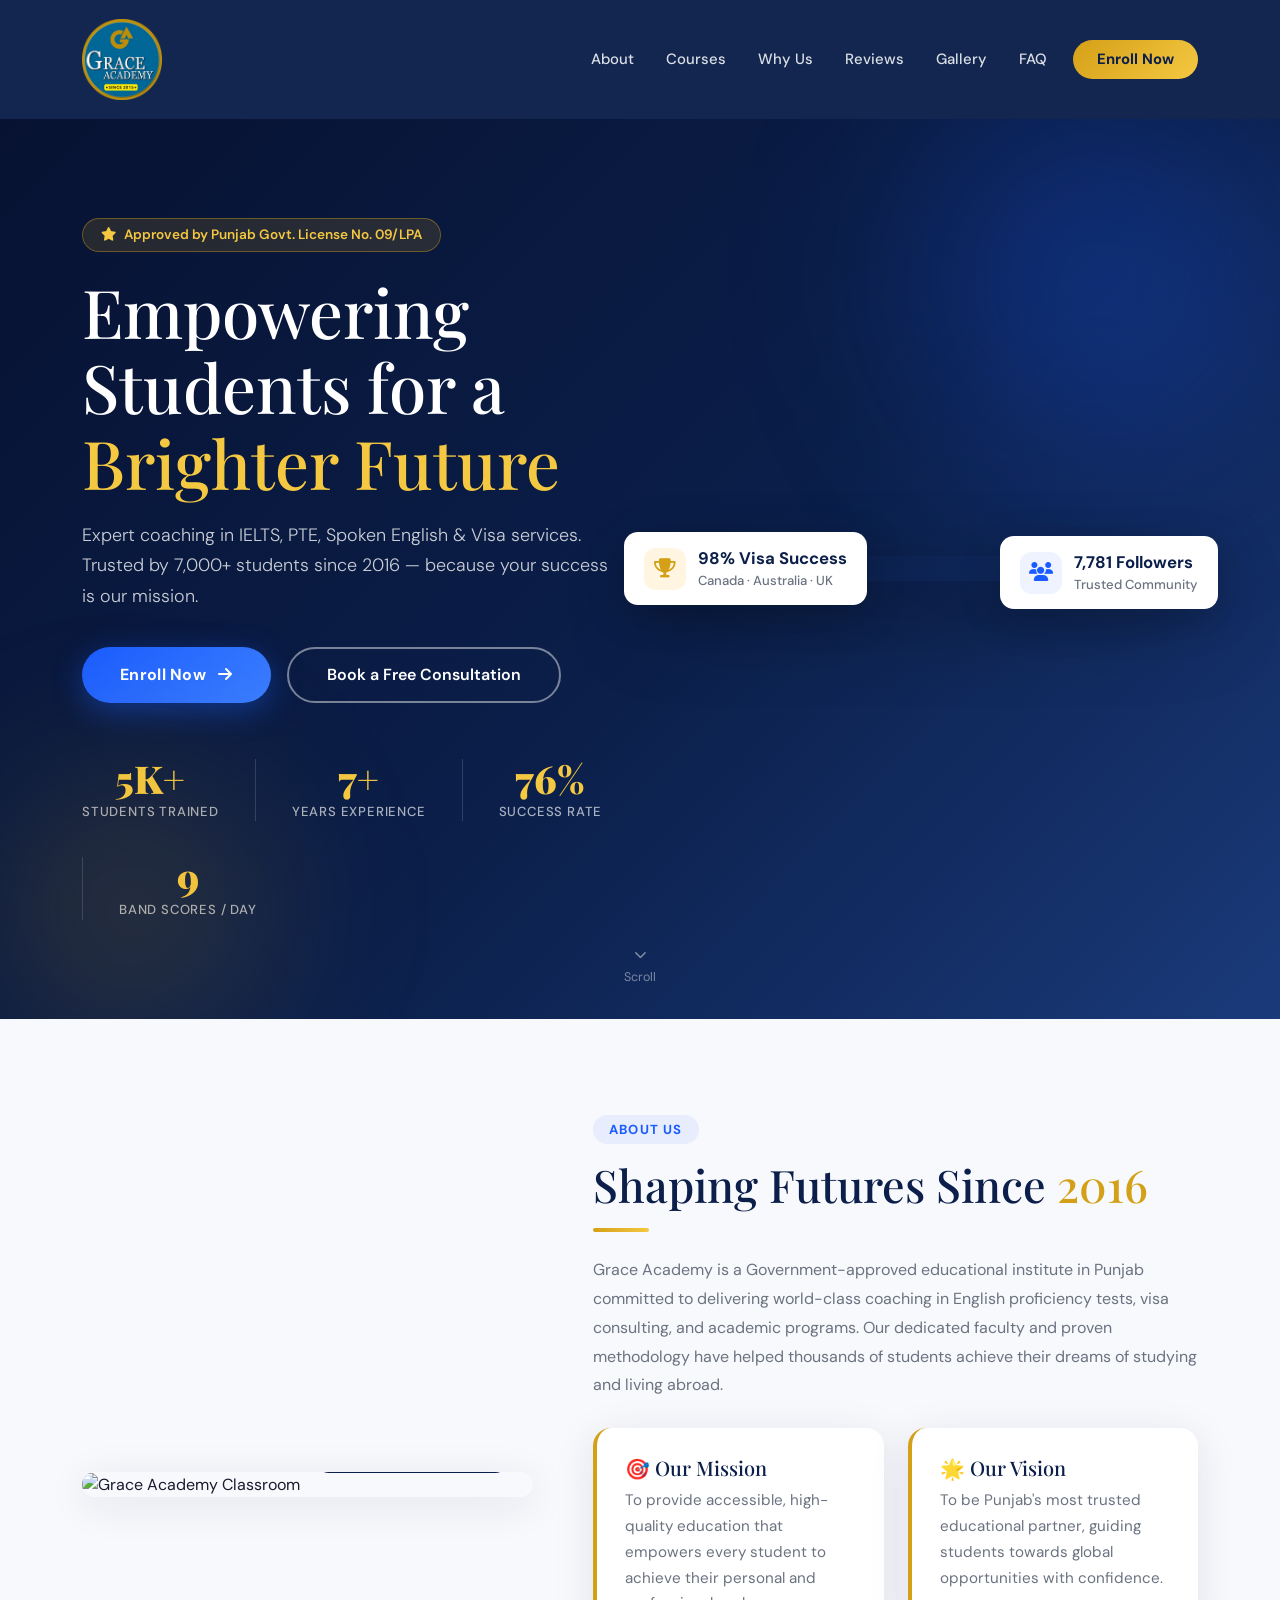
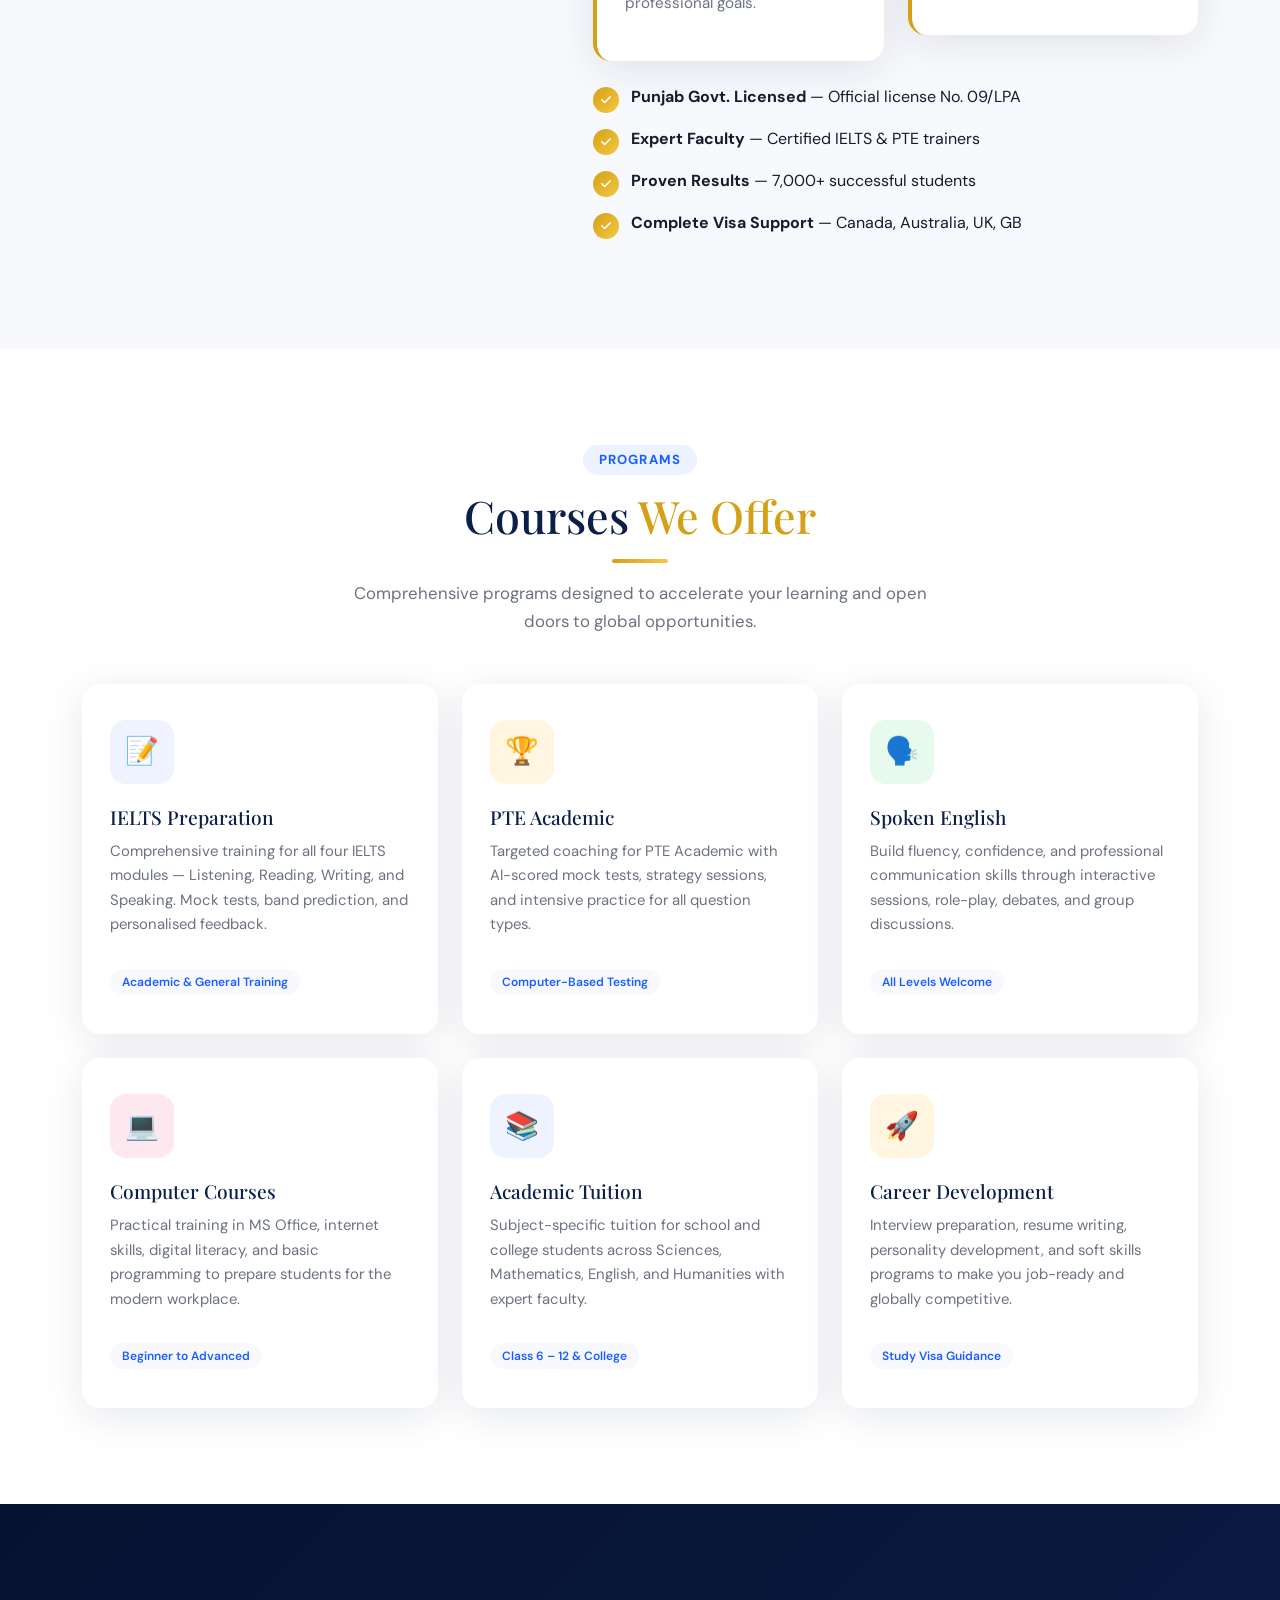
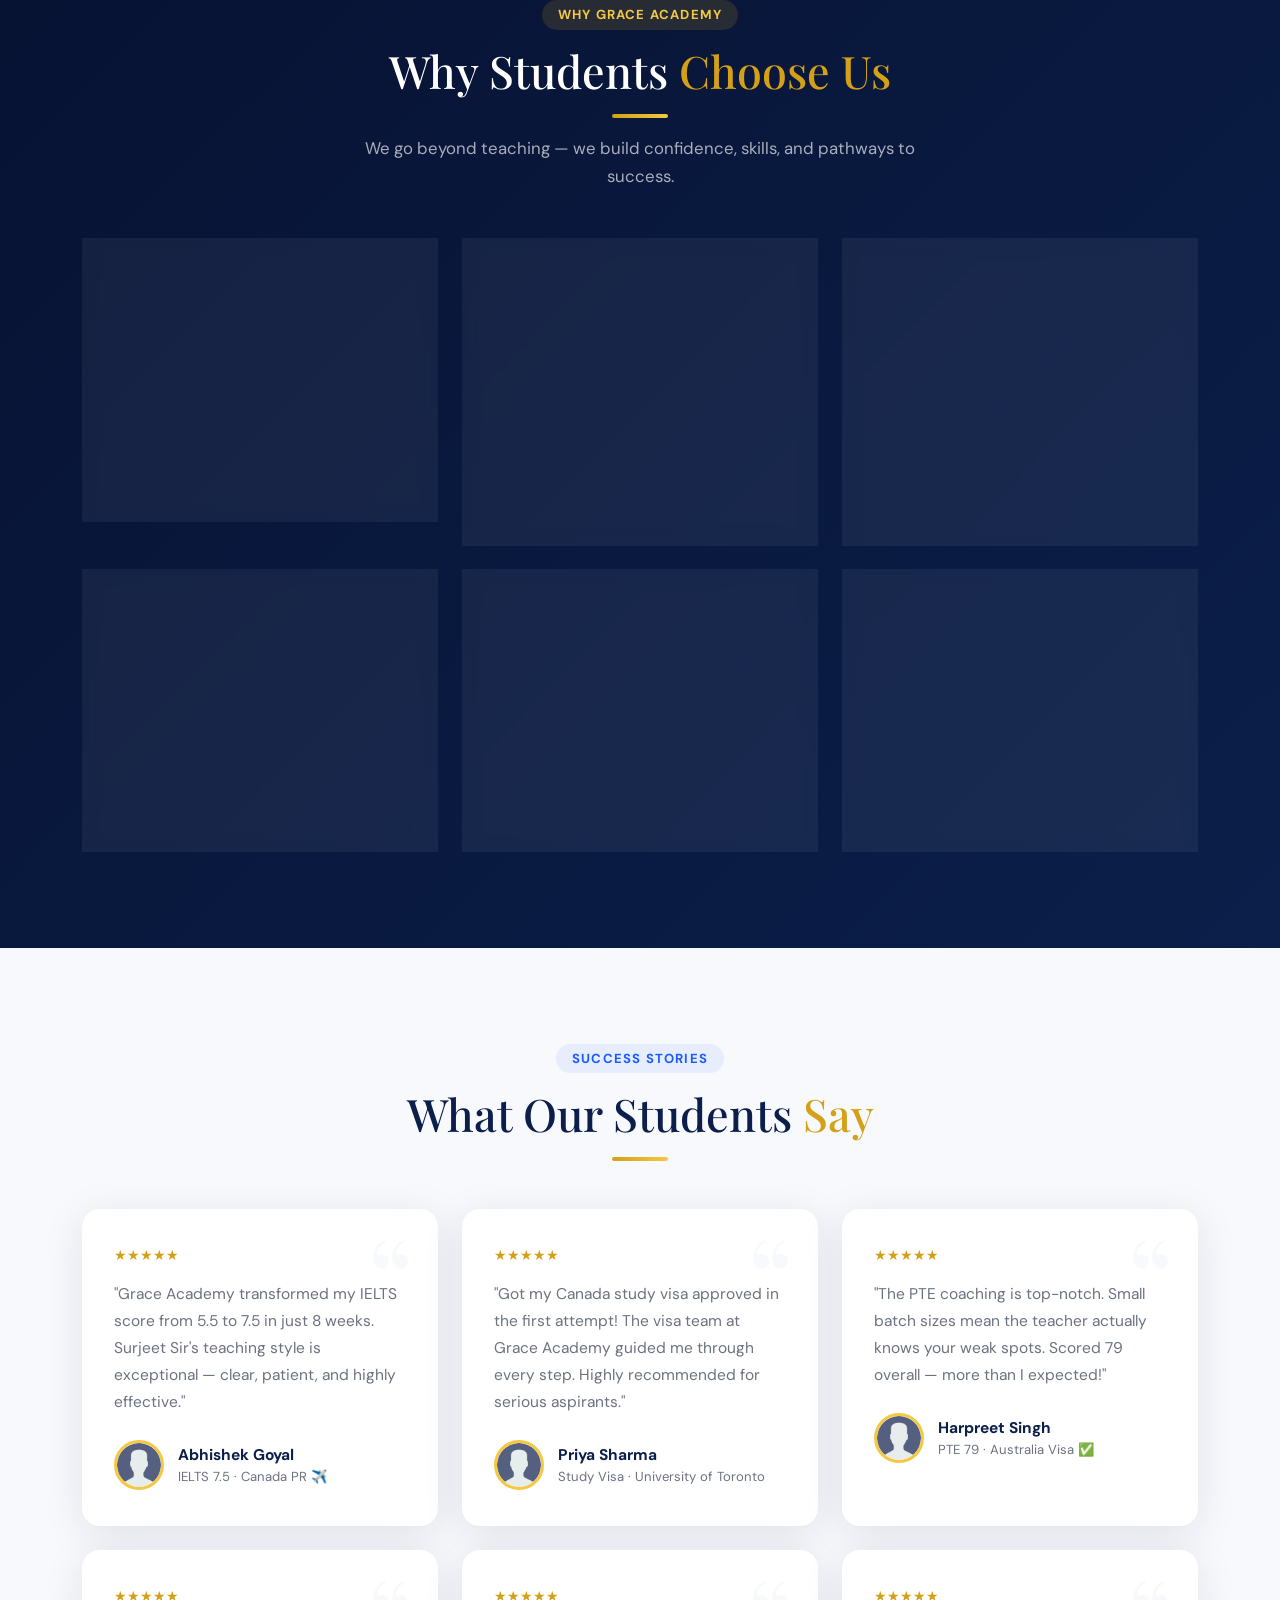
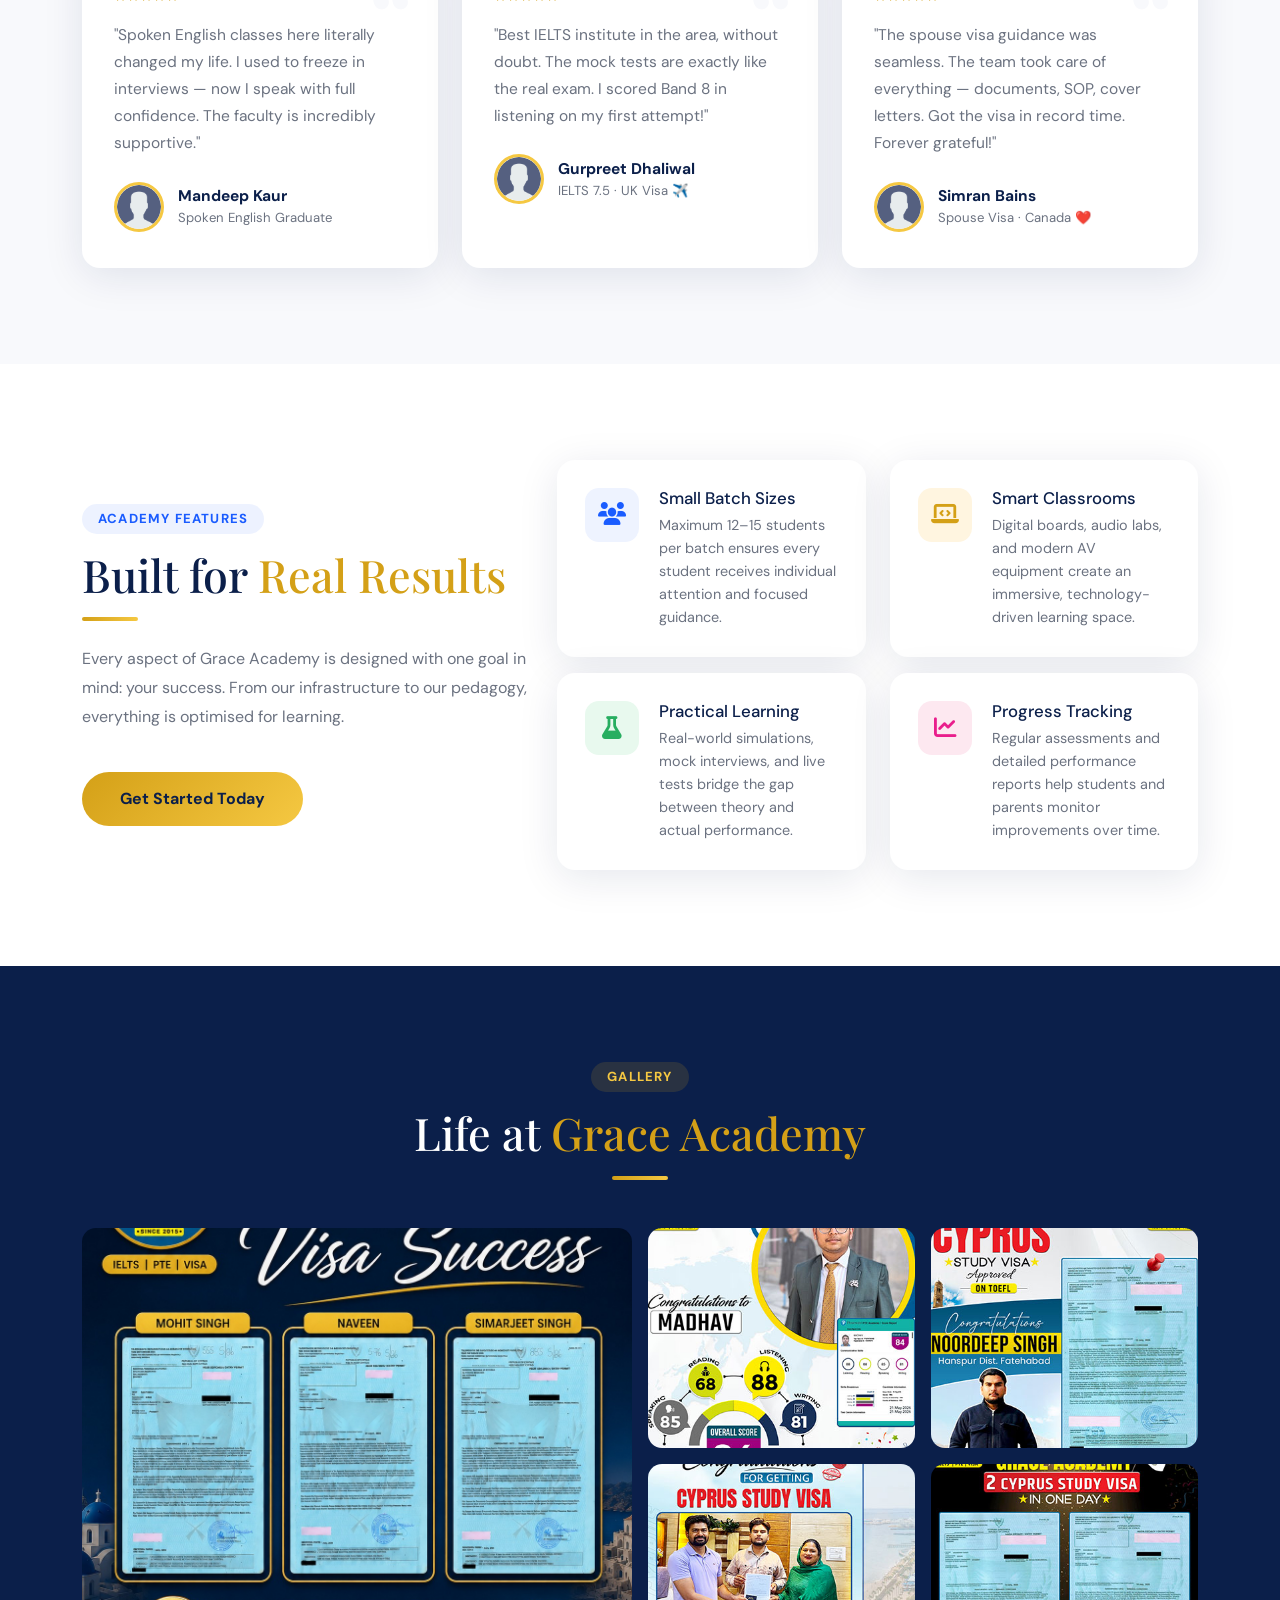
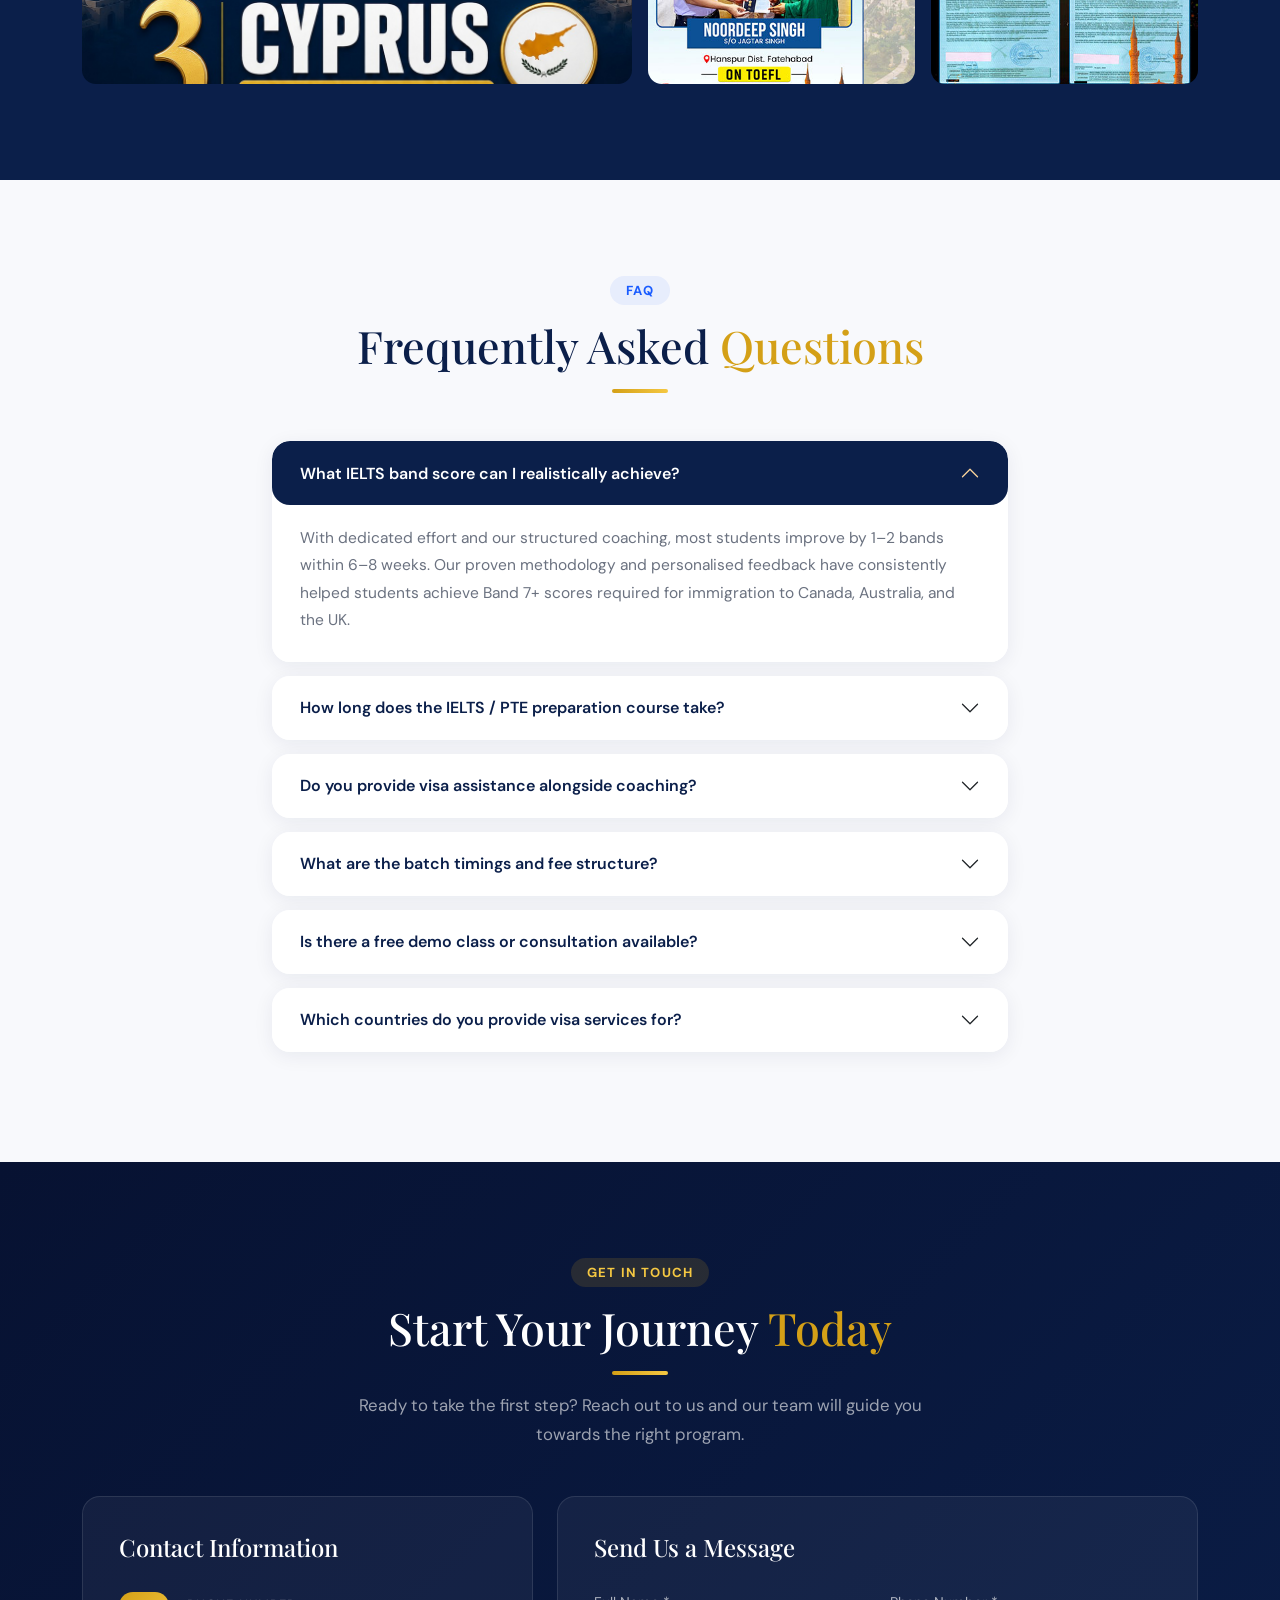
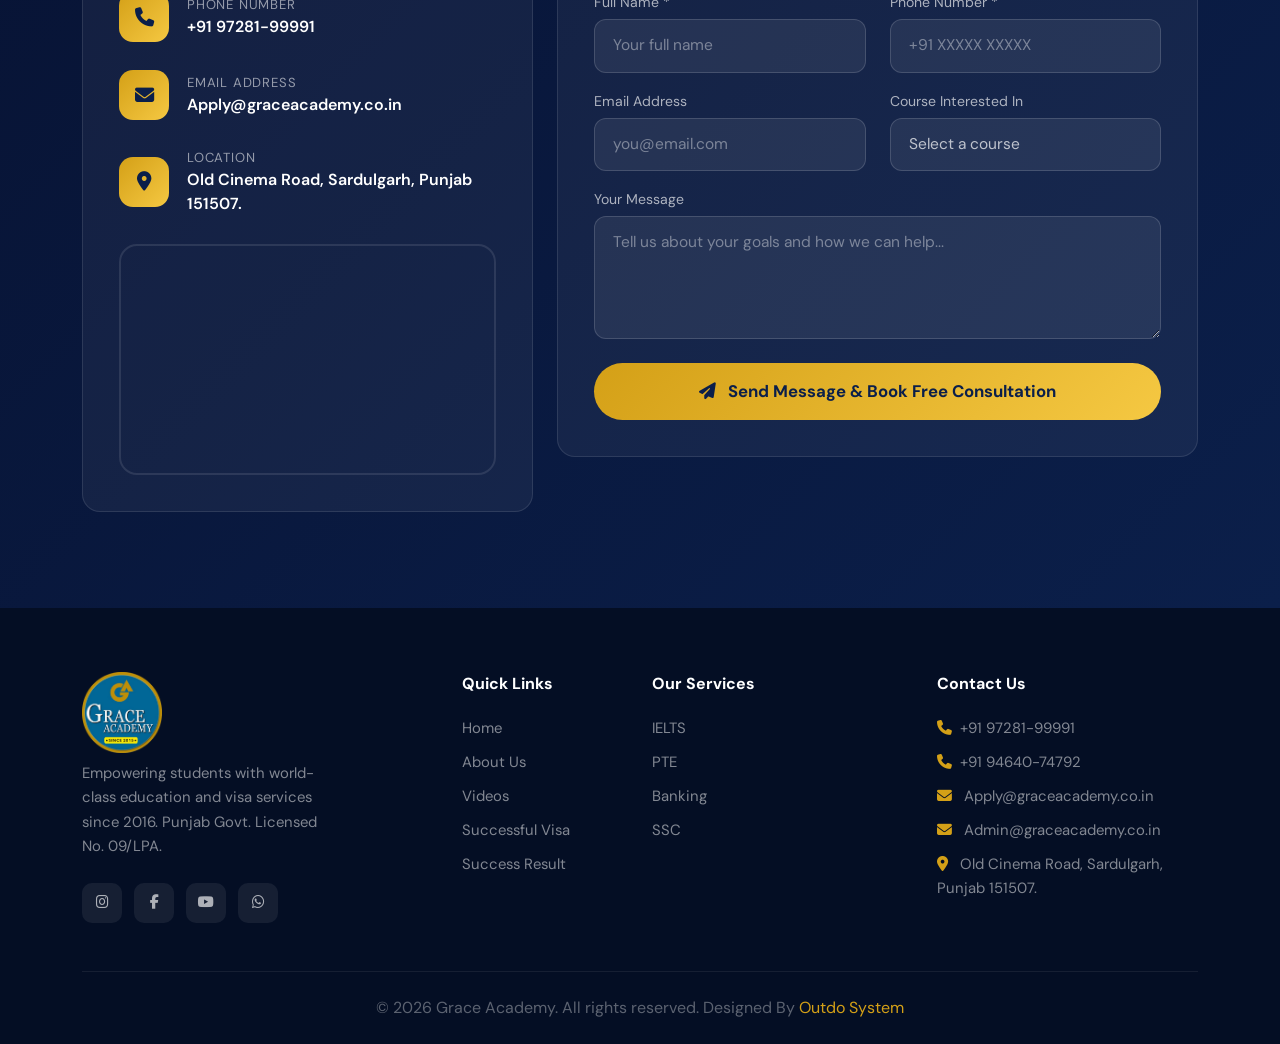
==== index.html @ be8f8976 "Rename index-2.html to index.html" ====
<!DOCTYPE html>
<html lang="en">
<head>
<meta charset="UTF-8">
<meta name="viewport" content="width=device-width, initial-scale=1.0">
<title>Grace Academy – Empowering Students for a Brighter Future</title>
<link href="https://cdnjs.cloudflare.com/ajax/libs/bootstrap/5.3.2/css/bootstrap.min.css" rel="stylesheet">
<link href="https://cdnjs.cloudflare.com/ajax/libs/font-awesome/6.5.0/css/all.min.css" rel="stylesheet">
<link href="https://fonts.googleapis.com/css2?family=Playfair+Display:wght@700;900&family=DM+Sans:wght@300;400;500;600&display=swap" rel="stylesheet">
<link rel="stylesheet" href="style.css">
<link rel="stylesheet" href="https://cdn.jsdelivr.net/npm/glightbox/dist/css/glightbox.min.css">

<link rel="icon" type="image/png" href="img/graceacademy-logo.png">

</head>
<body>

<!-- ═══════════════════════ NAVBAR ═══════════════════════════ -->
<nav class="navbar navbar-expand-lg" id="mainNav">
  <div class="container">
    <a class="navbar-brand" href="index.php"><img src="img/graceacademy-logo.png" class="logo-w"></a>
    <button class="navbar-toggler border-0" type="button" data-bs-toggle="collapse" data-bs-target="#navMenu">
      <i class="fas fa-bars text-white"></i>
    </button>
    <div class="collapse navbar-collapse" id="navMenu">
      <ul class="navbar-nav ms-auto align-items-lg-center gap-lg-1 mt-3 mt-lg-0">
        <li class="nav-item"><a class="nav-link" href="#about">About</a></li>
        <li class="nav-item"><a class="nav-link" href="#courses">Courses</a></li>
        <li class="nav-item"><a class="nav-link" href="#why">Why Us</a></li>
        <li class="nav-item"><a class="nav-link" href="#testimonials">Reviews</a></li>
        <li class="nav-item"><a class="nav-link" href="#gallery">Gallery</a></li>
        <li class="nav-item"><a class="nav-link" href="#faq">FAQ</a></li>
        <li class="nav-item ms-lg-2"><a class="nav-link btn-nav" href="#contact">Enroll Now</a></li>
      </ul>
    </div>
  </div>
</nav>


<!-- ═══════════════════════ HERO ══════════════════════════════ -->
<section class="hero" id="home">
  <div class="hero-orb hero-orb-1"></div>
  <div class="hero-orb hero-orb-2"></div>
  <div class="container">
    <div class="row align-items-center gy-5">
      <div class="col-lg-6">
        <div class="hero-badge"><i class="fas fa-star"></i> Approved by Punjab Govt. License No. 09/LPA</div>
        <h1>Empowering Students for a <em>Brighter Future</em></h1>
        <p class="lead">Expert coaching in IELTS, PTE, Spoken English & Visa services. Trusted by 7,000+ students since 2016 — because your success is our mission.</p>
        <div class="d-flex flex-wrap gap-3">
          <a href="#contact" class="btn btn-primary-cta">Enroll Now <i class="fas fa-arrow-right ms-2"></i></a>
          <a href="#contact" class="btn btn-outline-cta">Book a Free Consultation</a>
        </div>
        <div class="stat-grid">
          <div class="stat-item">
            <div class="stat-num">7K+</div>
            <div class="stat-label">Students Trained</div>
          </div>
          <div class="stat-divider"></div>
          <div class="stat-item">
            <div class="stat-num">9+</div>
            <div class="stat-label">Years Experience</div>
          </div>
          <div class="stat-divider"></div>
          <div class="stat-item">
            <div class="stat-num">95%</div>
            <div class="stat-label">Success Rate</div>
          </div>
          <div class="stat-divider"></div>
          <div class="stat-item">
            <div class="stat-num">12</div>
            <div class="stat-label">Band Scores / Day</div>
          </div>
        </div>
      </div>
      <div class="col-lg-6">
        <div class="hero-img-wrap">
          <div class="hero-img-card">
            <img src="https://images.unsplash.com/photo-1522202176988-66273c2fd55f?w=800&q=85" alt="Students learning">
          </div>
          <div class="hero-badge-float hbf-1">
            <div class="hbf-icon" style="background:#FFF5E0;"><i class="fas fa-trophy" style="color:var(--gold);"></i></div>
            <div>
              <div class="hbf-val">98% Visa Success</div>
              <div class="hbf-text">Canada · Australia · UK</div>
            </div>
          </div>
          <div class="hero-badge-float hbf-2">
            <div class="hbf-icon" style="background:#EEF3FF;"><i class="fas fa-users" style="color:var(--blue);"></i></div>
            <div>
              <div class="hbf-val">7,781 Followers</div>
              <div class="hbf-text">Trusted Community</div>
            </div>
          </div>
        </div>
      </div>
    </div>
  </div>
  <div class="scroll-cue"><i class="fas fa-chevron-down"></i><span>Scroll</span></div>
</section>

<!-- ═══════════════════════ ABOUT ══════════════════════════════ -->
<section class="about-section" id="about">
  <div class="container">
    <div class="row align-items-center gy-5">
      <div class="col-lg-5">
        <div class="about-img fade-up">
          <img src="https://images.unsplash.com/photo-1509062522246-3755977927d7?w=800&q=85" alt="Grace Academy Classroom">
          <div class="about-exp">
            <div class="num">9+</div>
            <div class="lbl">Years of Excellence</div>
          </div>
        </div>
      </div>
      <div class="col-lg-7 ps-lg-5">
        <div class="fade-up" data-delay="1">
          <span class="section-tag">About Us</span>
          <h2 class="section-title mb-3">Shaping Futures Since <em>2016</em></h2>
          <div class="divider-gold mb-4"></div>
          <p style="color:var(--muted);line-height:1.8;margin-bottom:28px;">Grace Academy is a Government-approved educational institute in Punjab committed to delivering world-class coaching in English proficiency tests, visa consulting, and academic programs. Our dedicated faculty and proven methodology have helped thousands of students achieve their dreams of studying and living abroad.</p>
          <div class="row gy-3 mb-4">
            <div class="col-md-6">
              <div class="about-card">
                <h5>🎯 Our Mission</h5>
                <p>To provide accessible, high-quality education that empowers every student to achieve their personal and professional goals.</p>
              </div>
            </div>
            <div class="col-md-6">
              <div class="about-card">
                <h5>🌟 Our Vision</h5>
                <p>To be Punjab's most trusted educational partner, guiding students towards global opportunities with confidence.</p>
              </div>
            </div>
          </div>
          <div>
            <div class="check-item"><div class="check-icon"><i class="fas fa-check"></i></div><div><strong>Punjab Govt. Licensed</strong> — Official license No. 09/LPA</div></div>
            <div class="check-item"><div class="check-icon"><i class="fas fa-check"></i></div><div><strong>Expert Faculty</strong> — Certified IELTS & PTE trainers</div></div>
            <div class="check-item"><div class="check-icon"><i class="fas fa-check"></i></div><div><strong>Proven Results</strong> — 7,000+ successful students</div></div>
            <div class="check-item"><div class="check-icon"><i class="fas fa-check"></i></div><div><strong>Complete Visa Support</strong> — Canada, Australia, UK, GB</div></div>
          </div>
        </div>
      </div>
    </div>
  </div>
</section>

<!-- ═══════════════════════ COURSES ════════════════════════════ -->
<section id="courses" style="background:#fff;">
  <div class="container">
    <div class="text-center mb-5 fade-up">
      <span class="section-tag">Programs</span>
      <h2 class="section-title">Courses <em>We Offer</em></h2>
      <div class="divider-gold mx-auto my-3"></div>
      <p class="section-sub">Comprehensive programs designed to accelerate your learning and open doors to global opportunities.</p>
    </div>
    <div class="row gy-4">
      <div class="col-md-6 col-lg-4 fade-up" data-delay="1">
        <div class="course-card">
          <div class="course-icon" style="background:#EEF3FF;"><span>📝</span></div>
          <h4>IELTS Preparation</h4>
          <p>Comprehensive training for all four IELTS modules — Listening, Reading, Writing, and Speaking. Mock tests, band prediction, and personalised feedback.</p>
          <span class="course-tag">Academic & General Training</span>
        </div>
      </div>
      <div class="col-md-6 col-lg-4 fade-up" data-delay="2">
        <div class="course-card">
          <div class="course-icon" style="background:#FFF5E0;"><span>🏆</span></div>
          <h4>PTE Academic</h4>
          <p>Targeted coaching for PTE Academic with AI-scored mock tests, strategy sessions, and intensive practice for all question types.</p>
          <span class="course-tag">Computer-Based Testing</span>
        </div>
      </div>
      <div class="col-md-6 col-lg-4 fade-up" data-delay="3">
        <div class="course-card">
          <div class="course-icon" style="background:#E8F9EE;"><span>🗣️</span></div>
          <h4>Spoken English</h4>
          <p>Build fluency, confidence, and professional communication skills through interactive sessions, role-play, debates, and group discussions.</p>
          <span class="course-tag">All Levels Welcome</span>
        </div>
      </div>
      <div class="col-md-6 col-lg-4 fade-up" data-delay="1">
        <div class="course-card">
          <div class="course-icon" style="background:#FDE8F0;"><span>💻</span></div>
          <h4>Computer Courses</h4>
          <p>Practical training in MS Office, internet skills, digital literacy, and basic programming to prepare students for the modern workplace.</p>
          <span class="course-tag">Beginner to Advanced</span>
        </div>
      </div>
      <div class="col-md-6 col-lg-4 fade-up" data-delay="2">
        <div class="course-card">
          <div class="course-icon" style="background:#EEF3FF;"><span>📚</span></div>
          <h4>Academic Tuition</h4>
          <p>Subject-specific tuition for school and college students across Sciences, Mathematics, English, and Humanities with expert faculty.</p>
          <span class="course-tag">Class 6 – 12 & College</span>
        </div>
      </div>
      <div class="col-md-6 col-lg-4 fade-up" data-delay="3">
        <div class="course-card">
          <div class="course-icon" style="background:#FFF5E0;"><span>🚀</span></div>
          <h4>Career Development</h4>
          <p>Interview preparation, resume writing, personality development, and soft skills programs to make you job-ready and globally competitive.</p>
          <span class="course-tag">Study Visa Guidance</span>
        </div>
      </div>
    </div>
  </div>
</section>

<!-- ═══════════════════════ WHY CHOOSE US ══════════════════════ -->
<section class="why-section" id="why">
  <div class="container" style="position:relative;z-index:1;">
    <div class="text-center mb-5 fade-up">
      <span class="section-tag" style="background:rgba(212,160,23,.15);color:var(--gold-light);">Why Grace Academy</span>
      <h2 class="section-title" style="color:#fff;">Why Students <em>Choose Us</em></h2>
      <div class="divider-gold mx-auto my-3"></div>
      <p class="section-sub" style="color:rgba(255,255,255,.65);">We go beyond teaching — we build confidence, skills, and pathways to success.</p>
    </div>
    <div class="row gy-4">
      <div class="col-md-6 col-lg-4 fade-up" data-delay="1">
        <div class="why-card">
          <div class="why-icon"><i class="fas fa-certificate text-gold-light"></i></div>
          <h5>Certified Teachers</h5>
          <p>All our trainers hold internationally recognised certifications and bring years of practical experience to every class.</p>
        </div>
      </div>
      <div class="col-md-6 col-lg-4 fade-up" data-delay="2">
        <div class="why-card">
          <div class="why-icon"><i class="fas fa-user-graduate text-gold-light"></i></div>
          <h5>Personalised Learning</h5>
          <p>Individual assessments and customised study plans ensure every student gets the attention they deserve.</p>
            <br class="d-none d-md-block"> 
        </div>
      </div>
      <div class="col-md-6 col-lg-4 fade-up" data-delay="3">
        <div class="why-card">
          <div class="why-icon"><i class="fas fa-clock text-gold-light"></i></div>
          <h5>Flexible Timings</h5>
          <p>Morning, afternoon, and evening batches designed to fit around your school, work, or personal schedule.</p>
            <br class="d-none d-md-block"> 
        </div>
      </div>
      <div class="col-md-6 col-lg-4 fade-up" data-delay="1">
        <div class="why-card">
          <div class="why-icon"><i class="fas fa-chalkboard-teacher text-gold-light"></i></div>
          <h5>Modern Learning Environment</h5>
          <p>Smart classrooms equipped with digital boards, audio labs, and high-speed internet for an immersive experience.</p>
        </div>
      </div>
      <div class="col-md-6 col-lg-4 fade-up" data-delay="2">
        <div class="why-card">
          <div class="why-icon"><i class="fas fa-coins text-gold-light"></i></div>
          <h5>Affordable Fees</h5>
          <p>Premium quality education at competitive prices, with flexible instalment options available for all programs.</p>
        </div>
      </div>
      <div class="col-md-6 col-lg-4 fade-up" data-delay="3">
        <div class="why-card">
          <div class="why-icon"><i class="fas fa-plane-departure text-gold-light"></i></div>
          <h5>Complete Visa Support</h5>
          <p>End-to-end visa assistance for Canada, Australia, UK, and more — from documentation to interview preparation.</p>
        </div>
      </div>
    </div>
  </div>
</section>

<!-- ═══════════════════════ TESTIMONIALS ═══════════════════════ -->
<section class="testimonials-section" id="testimonials">
  <div class="container">
    <div class="text-center mb-5 fade-up">
      <span class="section-tag">Success Stories</span>
      <h2 class="section-title">What Our Students <em>Say</em></h2>
      <div class="divider-gold mx-auto my-3"></div>
    </div>
    <div class="row gy-4">
      <div class="col-md-6 col-lg-4 fade-up" data-delay="1">
        <div class="testi-card">
          <div class="stars">★★★★★</div>
          <p>"Grace Academy transformed my IELTS score from 5.5 to 7.5 in just 8 weeks. Surjeet Sir's teaching style is exceptional — clear, patient, and highly effective."</p>
          <div class="testi-author">
            <img src="img/user-icon.png" class="testi-avatar" alt="Abhishek Goyal">
            <div>
              <div class="testi-name">Abhishek Goyal</div>
              <div class="testi-role">IELTS 7.5 · Canada PR ✈️</div>
            </div>
          </div>
        </div>
      </div>
      <div class="col-md-6 col-lg-4 fade-up" data-delay="2">
        <div class="testi-card">
          <div class="stars">★★★★★</div>
          <p>"Got my Canada study visa approved in the first attempt! The visa team at Grace Academy guided me through every step. Highly recommended for serious aspirants."</p>
          <div class="testi-author">
            <img src="img/user-icon.png" class="testi-avatar" alt="Priya Sharma">
            <div>
              <div class="testi-name">Priya Sharma</div>
              <div class="testi-role">Study Visa · University of Toronto</div>
            </div>
          </div>
        </div>
      </div>
      <div class="col-md-6 col-lg-4 fade-up" data-delay="3">
        <div class="testi-card">
          <div class="stars">★★★★★</div>
          <p>"The PTE coaching is top-notch. Small batch sizes mean the teacher actually knows your weak spots. Scored 79 overall — more than I expected!"</p>
          <div class="testi-author">
            <img src="img/user-icon.png" class="testi-avatar" alt="Harpreet Singh">
            <div>
              <div class="testi-name">Harpreet Singh</div>
              <div class="testi-role">PTE 79 · Australia Visa ✅</div>
            </div>
          </div>
        </div>
      </div>
      <div class="col-md-6 col-lg-4 fade-up" data-delay="1">
        <div class="testi-card">
          <div class="stars">★★★★★</div>
          <p>"Spoken English classes here literally changed my life. I used to freeze in interviews — now I speak with full confidence. The faculty is incredibly supportive."</p>
          <div class="testi-author">
            <img src="img/user-icon.png" class="testi-avatar" alt="Mandeep Kaur">
            <div>
              <div class="testi-name">Mandeep Kaur</div>
              <div class="testi-role">Spoken English Graduate</div>
            </div>
          </div>
        </div>
      </div>
      <div class="col-md-6 col-lg-4 fade-up" data-delay="2">
        <div class="testi-card">
          <div class="stars">★★★★★</div>
          <p>"Best IELTS institute in the area, without doubt. The mock tests are exactly like the real exam. I scored Band 8 in listening on my first attempt!"</p>
          <div class="testi-author">
            <img src="img/user-icon.png" class="testi-avatar" alt="Gurpreet Dhaliwal">
            <div>
              <div class="testi-name">Gurpreet Dhaliwal</div>
              <div class="testi-role">IELTS 7.5 · UK Visa ✈️</div>
            </div>
          </div>
        </div>
      </div>
      <div class="col-md-6 col-lg-4 fade-up" data-delay="3">
        <div class="testi-card">
          <div class="stars">★★★★★</div>
          <p>"The spouse visa guidance was seamless. The team took care of everything — documents, SOP, cover letters. Got the visa in record time. Forever grateful!"</p>
          <div class="testi-author">
            <img src="img/user-icon.png" class="testi-avatar" alt="Simran Bains">
            <div>
              <div class="testi-name">Simran Bains</div>
              <div class="testi-role">Spouse Visa · Canada ❤️</div>
            </div>
          </div>
        </div>
      </div>
    </div>
  </div>
</section>

<!-- ═══════════════════════ FEATURES ═══════════════════════════ -->
<section id="features" style="background:#fff;">
  <div class="container">
    <div class="row gy-5 align-items-center">
      <div class="col-lg-5 fade-up">
        <span class="section-tag">Academy Features</span>
        <h2 class="section-title mb-3">Built for <em>Real Results</em></h2>
        <div class="divider-gold mb-4"></div>
        <p style="color:var(--muted);line-height:1.8;">Every aspect of Grace Academy is designed with one goal in mind: your success. From our infrastructure to our pedagogy, everything is optimised for learning.</p>
        <a href="#contact" class="btn btn-gold mt-4">Get Started Today</a>
      </div>
      <div class="col-lg-7 fade-up" data-delay="2">
        <div class="row gy-3">
          <div class="col-sm-6">
            <div class="feature-card">
              <div class="feature-icon" style="background:#EEF3FF;"><i class="fas fa-users" style="color:var(--blue);"></i></div>
              <div>
                <h5>Small Batch Sizes</h5>
                <p>Maximum 12–15 students per batch ensures every student receives individual attention and focused guidance.</p>
              </div>
            </div>
          </div>
          <div class="col-sm-6">
            <div class="feature-card">
              <div class="feature-icon" style="background:#FFF5E0;"><i class="fas fa-laptop-code" style="color:var(--gold);"></i></div>
              <div>
                <h5>Smart Classrooms</h5>
                <p>Digital boards, audio labs, and modern AV equipment create an immersive, technology-driven learning space.</p>
              </div>
            </div>
          </div>
          <div class="col-sm-6">
            <div class="feature-card">
              <div class="feature-icon" style="background:#E8F9EE;"><i class="fas fa-flask" style="color:#27AE60;"></i></div>
              <div>
                <h5>Practical Learning</h5>
                <p>Real-world simulations, mock interviews, and live tests bridge the gap between theory and actual performance.</p>
              </div> 
            </div>        
          </div>
          <div class="col-sm-6">
            <div class="feature-card">
              <div class="feature-icon" style="background:#FDE8F0;"><i class="fas fa-chart-line" style="color:#E91E8C;"></i></div>
              <div>
                <h5>Progress Tracking</h5>
                <p>Regular assessments and detailed performance reports help students and parents monitor improvements over time.</p>
              </div>
            </div>
          </div>
        </div>
      </div>
    </div>
  </div>
</section>

<!-- ═══════════════════════ GALLERY ════════════════════════════ -->
<section class="gallery-section" id="gallery">
    <div class="container">
        <div class="text-center mb-5 fade-up">
            <span class="section-tag" style="background:rgba(212,160,23,.15);color:var(--gold-light);">
                Gallery
            </span>
            <h2 class="section-title" style="color:#fff;">
                Life at <em>Grace Academy</em>
            </h2>
            <div class="divider-gold mx-auto my-3"></div>
        </div>

        <div class="gallery-grid fade-up" data-delay="1">

            <div class="g-item large">
                <a href="img/img-1.jpg" class="glightbox" data-gallery="academy-gallery">
                    <img src="img/img-1.jpg" alt="Classroom">
                </a>
            </div>

            <div class="g-item">
                <a href="img/img-2.jpg" class="glightbox" data-gallery="academy-gallery">
                    <img src="img/img-2.jpg" alt="Group Study">
                </a>
            </div>

            <div class="g-item">
                <a href="img/img-3.jpg" class="glightbox" data-gallery="academy-gallery">
                    <img src="img/img-3.jpg" alt="Student">
                </a>
            </div>

            <div class="g-item">
                <a href="img/img-4.jpg" class="glightbox" data-gallery="academy-gallery">
                    <img src="img/img-4.jpg" alt="Success">
                </a>
            </div>

            <div class="g-item">
                <a href="img/img-5.jpg" class="glightbox" data-gallery="academy-gallery">
                    <img src="img/img-5.jpg" alt="Library">
                </a>
            </div>

        </div>
    </div>
</section>


<!-- ═══════════════════════ FAQ ════════════════════════════════ -->
<section class="faq-section" id="faq">
  <div class="container">
    <div class="row justify-content-center">
      <div class="col-lg-8">
        <div class="text-center mb-5 fade-up">
          <span class="section-tag">FAQ</span>
          <h2 class="section-title">Frequently Asked <em>Questions</em></h2>
          <div class="divider-gold mx-auto my-3"></div>
        </div>
        <div class="accordion fade-up" id="faqAccordion">
          <div class="accordion-item">
            <h2 class="accordion-header">
              <button class="accordion-button" type="button" data-bs-toggle="collapse" data-bs-target="#faq1">
                What IELTS band score can I realistically achieve?
              </button>
            </h2>
            <div id="faq1" class="accordion-collapse collapse show" data-bs-parent="#faqAccordion">
              <div class="accordion-body">With dedicated effort and our structured coaching, most students improve by 1–2 bands within 6–8 weeks. Our proven methodology and personalised feedback have consistently helped students achieve Band 7+ scores required for immigration to Canada, Australia, and the UK.</div>
            </div>
          </div>
          <div class="accordion-item">
            <h2 class="accordion-header">
              <button class="accordion-button collapsed" type="button" data-bs-toggle="collapse" data-bs-target="#faq2">
                How long does the IELTS / PTE preparation course take?
              </button>
            </h2>
            <div id="faq2" class="accordion-collapse collapse" data-bs-parent="#faqAccordion">
              <div class="accordion-body">Our standard IELTS course runs for 4–8 weeks depending on your current level and target score. Intensive crash courses are also available for students with upcoming exam dates. PTE preparation typically requires 3–6 weeks of focused training.</div>
            </div>
          </div>
          <div class="accordion-item">
            <h2 class="accordion-header">
              <button class="accordion-button collapsed" type="button" data-bs-toggle="collapse" data-bs-target="#faq3">
                Do you provide visa assistance alongside coaching?
              </button>
            </h2>
            <div id="faq3" class="accordion-collapse collapse" data-bs-parent="#faqAccordion">
              <div class="accordion-body">Yes! Grace Academy offers comprehensive visa services including Study Visa, Spouse Visa, and Tourist Visa for Canada, Australia, UK, and GB. Our experienced visa team handles documentation, SOPs, cover letters, and interview preparation with a 98% success rate.</div>
            </div>
          </div>
          <div class="accordion-item">
            <h2 class="accordion-header">
              <button class="accordion-button collapsed" type="button" data-bs-toggle="collapse" data-bs-target="#faq4">
                What are the batch timings and fee structure?
              </button>
            </h2>
            <div id="faq4" class="accordion-collapse collapse" data-bs-parent="#faqAccordion">
              <div class="accordion-body">We offer morning (7AM–9AM), daytime (11AM–2PM), and evening (5PM–8PM) batches to suit your schedule. Fees vary by course and duration. Please contact us directly or visit the academy for a customised fee quote and to avail early-enrolment discounts.</div>
            </div>
          </div>
          <div class="accordion-item">
            <h2 class="accordion-header">
              <button class="accordion-button collapsed" type="button" data-bs-toggle="collapse" data-bs-target="#faq5">
                Is there a free demo class or consultation available?
              </button>
            </h2>
            <div id="faq5" class="accordion-collapse collapse" data-bs-parent="#faqAccordion">
              <div class="accordion-body">Absolutely! We offer a complimentary consultation session where our experts assess your current level, discuss your goals, and recommend the most suitable program for you. Use the contact form below or call us to schedule your free session today.</div>
            </div>
          </div>
          <div class="accordion-item">
            <h2 class="accordion-header">
              <button class="accordion-button collapsed" type="button" data-bs-toggle="collapse" data-bs-target="#faq6">
                Which countries do you provide visa services for?
              </button>
            </h2>
            <div id="faq6" class="accordion-collapse collapse" data-bs-parent="#faqAccordion">
              <div class="accordion-body">We specialise in immigration and visa processing for Canada, Australia, United Kingdom (UK), and Great Britain (GB). Our team stays up-to-date with the latest immigration policies and requirements to ensure smooth, successful applications for every student.</div>
            </div>
          </div>
        </div>
      </div>
    </div>
  </div>
</section>

<!-- ═══════════════════════ CONTACT ════════════════════════════ -->
<section class="contact-section" id="contact">
  <div class="container">
    <div class="text-center mb-5 fade-up">
      <span class="section-tag" style="background:rgba(212,160,23,.15);color:var(--gold-light);">Get In Touch</span>
      <h2 class="section-title" style="color:#fff;">Start Your Journey <em>Today</em></h2>
      <div class="divider-gold mx-auto my-3"></div>
      <p class="section-sub" style="color:rgba(255,255,255,.6);">Ready to take the first step? Reach out to us and our team will guide you towards the right program.</p>
    </div>
    <div class="row gy-4 align-items-start">
      <div class="col-lg-5 fade-up">
        <div class="contact-card h-100">
          <h4 style="color:#fff;margin-bottom:30px;">Contact Information</h4>
          <div class="contact-info-item">
            <div class="ci-icon"><i class="fas fa-phone"></i></div>
            <div>
              <div class="ci-label">Phone Number</div>
              <div class="ci-val">+91 97281-99991</div>
            </div>
          </div>
          <div class="contact-info-item">
            <div class="ci-icon"><i class="fas fa-envelope"></i></div>
            <div>
              <div class="ci-label">Email Address</div>
              <div class="ci-val">Apply@graceacademy.co.in</div>
            </div>
          </div>
          <div class="contact-info-item">
            <div class="ci-icon"><i class="fas fa-map-marker-alt"></i></div>
            <div>
              <div class="ci-label">Location</div>
              <div class="ci-val"> Old Cinema Road, Sardulgarh, Punjab 151507.</div>
            </div>
          </div>
          <!-- <div class="contact-info-item mb-0">
            <div class="ci-icon"><i class="fas fa-clock"></i></div>
            <div>
              <div class="ci-label">Working Hours</div>
              <div class="ci-val">Mon–Sat: 7:00 AM – 8:00 PM</div>
            </div>
          </div> -->
          <div class="map-embed mt-4">   
              <iframe src="https://www.google.com/maps/embed?pb=!1m18!1m12!1m3!1d3466.0405388636477!2d75.23380107504778!3d29.68960433529666!2m3!1f0!2f0!3f0!3m2!1i1024!2i768!4f13.1!3m3!1m2!1s0x39114750cb3ebcf1%3A0xa664627d8187f282!2sOld%20Cinema%20Rd%2C%20Sardulgarh%2C%20Punjab%20151507!5e0!3m2!1sen!2sin!4v1780135050240!5m2!1sen!2sin" width="100%" height="220" style="border:0;" allowfullscreen="" loading="lazy"></iframe>
          </div>
        </div>
      </div>
      <div class="col-lg-7 fade-up" data-delay="2">
        <div class="contact-card">
          <h4 style="color:#fff;margin-bottom:28px;">Send Us a Message</h4>
          <div class="row gy-3">
            <div class="col-sm-6">
              <label style="color:rgba(255,255,255,.65);font-size:.88rem;margin-bottom:6px;">Full Name *</label>
              <input type="text" class="form-control" placeholder="Your full name">
            </div>
            <div class="col-sm-6">
              <label style="color:rgba(255,255,255,.65);font-size:.88rem;margin-bottom:6px;">Phone Number *</label>
              <input type="tel" class="form-control" placeholder="+91 XXXXX XXXXX">
            </div>
            <div class="col-sm-6">
              <label style="color:rgba(255,255,255,.65);font-size:.88rem;margin-bottom:6px;">Email Address</label>
              <input type="email" class="form-control" placeholder="you@email.com">
            </div>
            <div class="col-sm-6">
              <label style="color:rgba(255,255,255,.65);font-size:.88rem;margin-bottom:6px;">Course Interested In</label>
              <select class="form-select" style="color:rgba(255,255,255,.7)!important;">
                <option value="" style="background:#0B1F4A;">Select a course</option>
                <option style="background:#0B1F4A;">IELTS Preparation</option>
                <option style="background:#0B1F4A;">PTE Academic</option>
                <option style="background:#0B1F4A;">Spoken English</option>
                <option style="background:#0B1F4A;">Study Visa</option>
                <option style="background:#0B1F4A;">Spouse Visa</option>
                <option style="background:#0B1F4A;">Computer Courses</option>
                <option style="background:#0B1F4A;">Career Development</option>
              </select>
            </div>
            <div class="col-12">
              <label style="color:rgba(255,255,255,.65);font-size:.88rem;margin-bottom:6px;">Your Message</label>
              <textarea class="form-control" rows="4" placeholder="Tell us about your goals and how we can help..."></textarea>
            </div>
            <div class="col-12 mt-4 ">
              <button class="btn btn-gold w-100" style="padding:16px;font-size:1.05rem;" onclick="alert('Thank you! Our team will contact you within 24 hours.')">
                <i class="fas fa-paper-plane me-2"></i> Send Message & Book Free Consultation
              </button>
            </div>
          </div>
        </div>
      </div>
    </div>
  </div>
</section>

<!-- ═══════════════════════ FOOTER ════════════════════════════ -->
<footer>
    <div class="container">
        <div class="row gy-5">
            <div class="col-lg-4 col-md-6">
                <div class="footer-logo"><img src="img/graceacademy-logo.png" class="logo-w"></div>
                <p class="tagline mt-2">Empowering students with world-class education and visa services since 2016.
                    Punjab Govt. Licensed No. 09/LPA.</p>
                <div class="social-links mt-4">
                    <a href="https://www.instagram.com/graceacademysdg?igsh=eGtycmhpbW85Y3Jj" class="social-btn"><i class="fab fa-instagram"></i></a>
                    <a href="https://www.facebook.com/graceacademysardulgarh/?ti=as" class="social-btn"><i class="fab fa-facebook-f"></i></a>
                    <a href="https://www.youtube.com/channel/UCqASmNHxDt7nd20hUJfsS_A" class="social-btn"><i class="fab fa-youtube"></i></a>
                    <a href=" tel:+91 97281 99991" class="social-btn"><i class="fab fa-whatsapp"></i></a>
                </div>
            </div>
            <div class="col-lg-2 col-md-6">
                <div class="footer-heading">Quick Links</div>
                <ul class="footer-links">
                    <li><a href="https://www.graceacademy.co.in/">Home</a></li>
                    <li><a href="https://www.graceacademy.co.in/about-grace-academy.php">About Us</a></li>
                    <li><a href="https://www.graceacademy.co.in/videos-grace-academy.php">Videos</a></li>
                    <li><a href="https://www.graceacademy.co.in/successful-visa-grace-academy.php">Successful Visa</a></li>
                    <li><a href="https://www.graceacademy.co.in/successful-result-grace-academy.php">Success Result</a></li>
                </ul>
            </div>
            <div class="col-lg-3 col-md-6">
                <div class="footer-heading">Our Services</div>
                <ul class="footer-links">
                    <li><a href="https://www.graceacademy.co.in/ielts-grace-academy.php">IELTS </a></li>
                    <li><a href="https://www.graceacademy.co.in/pte-grace-academy.php">PTE </a></li>
                    <li><a href="https://www.graceacademy.co.in/banking-grace-academy.php">Banking</a></li>
                    <li><a href="https://www.graceacademy.co.in/ssc-grace-academy.php">SSC</a></li>
                    
                </ul>
            </div>
            <div class="col-lg-3 col-md-6">
                <div class="footer-heading">Contact Us</div>
                <ul class="footer-links">
                    <li>
                        <a href="tel:+919728199991"><i class="fas fa-phone me-2 text-gold"></i>+91 97281-99991
                    </a>
                    </li>

                    <li>
                        <a href="tel:+919464074792">
                            <i class="fas fa-phone me-2 text-gold"></i>+91 94640-74792
                        </a>
                    </li>

                    <li>
                        <a href="mailto:Apply@graceacademy.co.in">
                            <i
                                class="fas fa-envelope me-2 text-gold"></i>
                                Apply@graceacademy.co.in
                            </a>
                    <li>
                        
                    <li>
                        <a href="mailto:Admin@graceacademy.co.in">
                            <i class="fas fa-envelope me-2 text-gold"></i>
                            Admin@graceacademy.co.in
                        </a>
                    </li>

                    <li>
                        <a href="https://maps.app.goo.gl/Xv3N7NK5TVP6TcZr9" target="_blank"><i class="fas fa-map-marker-alt me-2 text-gold"></i>
                   Old Cinema Road, Sardulgarh, Punjab 151507.
                </a>
                </li>
                    <!-- <li>
                        <a href="#"><i class="fab fa-youtube me-2 text-gold"></i>
                    YouTube Channel
                </a>
                </li> -->
                </ul>
                <!-- <div class="mt-4 p-3"
                    style="background:rgba(212,160,23,.1);border:1px solid rgba(212,160,23,.25);border-radius:12px;">
                    <div style="color:var(--gold-light);font-weight:700;font-size:.9rem;margin-bottom:4px;">📞 Call for
                        Free Counselling</div>
                    <div style="color:rgba(255,255,255,.6);font-size:.82rem;">Mon–Sat · 7 AM – 8 PM</div>
                </div> -->
            </div>
        </div>
        <div class="footer-bottom d-flex flex-wrap justify-content-between align-items-center gap-3 ">
            <span class="w-100 text-center fs-6">
                © 2026 Grace Academy. All rights reserved. Designed By <span class="text-gold">Outdo System</span> 
            </span>
        </div>
    </div>
</footer>

<script src="https://cdnjs.cloudflare.com/ajax/libs/bootstrap/5.3.2/js/bootstrap.bundle.min.js"></script>
<script>
    // Navbar scroll effect
    const nav = document.getElementById('mainNav');
    window.addEventListener('scroll', () => {
        nav.classList.toggle('scrolled', window.scrollY > 40);
    });

    // Fade-up on scroll
    const observer = new IntersectionObserver((entries) => {
        entries.forEach(e => { if (e.isIntersecting) e.target.classList.add('visible'); });
    }, { threshold: 0.12 });
    document.querySelectorAll('.fade-up').forEach(el => observer.observe(el));

    // Animate stat counters
    function animateCounter(el, target, suffix = '') {
        let start = 0, duration = 1800, step = target / (duration / 16);
        function update() {
            start = Math.min(start + step, target);
            el.textContent = Math.floor(start).toLocaleString() + suffix;
            if (start < target) requestAnimationFrame(update);
        }
        update();
    }
    const statNums = document.querySelectorAll('.stat-num');
    const statsObserver = new IntersectionObserver((entries) => {
        entries.forEach(e => {
            if (e.isIntersecting) {
                const t = e.target.textContent;
                if (t.includes('K+')) animateCounter(e.target, 7, 'K+');
                else if (t.includes('+')) animateCounter(e.target, parseInt(t), '+');
                else if (t.includes('%')) animateCounter(e.target, parseInt(t), '%');
                else animateCounter(e.target, parseInt(t));
                statsObserver.unobserve(e.target);
            }
        });
    }, { threshold: 0.5 });
    statNums.forEach(el => statsObserver.observe(el));
</script>

<script src="https://cdn.jsdelivr.net/npm/glightbox/dist/js/glightbox.min.js"></script>

<script>
const lightbox = GLightbox({
    selector: '.glightbox',
    touchNavigation: true,
    loop: true,
    closeButton: true
});
</script>
</body>

</html>
---- style.css ----
:root {
  --navy: #0B1F4A;
  --blue: #1A5CFF;
  --gold: #D4A017;
  --gold-light: #F5C842;
  --white: #FFFFFF;
  --off-white: #F8F9FC;
  --text: #1A1A2E;
  --muted: #6B7280;
  --card-shadow: 0 8px 40px rgba(11,31,74,0.10);
  --radius: 18px;
}
*, *::before, *::after { box-sizing: border-box; margin: 0; padding: 0; }
html { scroll-behavior: smooth; }
body { font-family: 'DM Sans', sans-serif; color: var(--text); background: var(--white); overflow-x: hidden; }
h1,h2,h3,h4 { font-family: 'Playfair Display', serif; }

/* ── NAVBAR ─────────────────────────────────────────────── */
.navbar { background: rgba(11,31,74,0.97); backdrop-filter: blur(12px); padding: 14px 0; position: sticky; top: 0; z-index: 1000; transition: box-shadow .3s; }
.navbar.scrolled { box-shadow: 0 4px 30px rgba(0,0,0,0.25); }
.navbar-brand { font-family:'Playfair Display',serif; font-size:1.5rem; color:var(--gold) !important; letter-spacing:.5px; }
.navbar-brand span { color:#fff; }
.nav-link { color:rgba(255,255,255,.85) !important; font-weight:500; font-size:.93rem; padding:6px 14px !important; border-radius:8px; transition:.25s; }
.nav-link:hover, .nav-link.active { color:var(--gold-light) !important; background:rgba(255,255,255,.07); }
.btn-nav { background: linear-gradient(135deg,var(--gold),var(--gold-light)); color:var(--navy) !important; font-weight:700 !important; border-radius:30px !important; padding:8px 24px !important; }
.btn-nav:hover { transform:translateY(-1px); box-shadow:0 6px 20px rgba(212,160,23,.45); }

/* ── HERO ────────────────────────────────────────────────── */
.hero {
  min-height: 100vh;
  background: linear-gradient(135deg, #071232 0%, #0B1F4A 55%, #1A3A7A 100%);
  position: relative; display: flex; align-items: center; overflow: hidden;
}
.hero::before {
  content:''; position:absolute; inset:0;
  background: url('https://images.unsplash.com/photo-1523050854058-8df90110c9f1?w=1600&q=80') center/cover no-repeat;
  opacity:.12;
}
.hero-orb { position:absolute; border-radius:50%; filter:blur(80px); pointer-events:none; }
.hero-orb-1 { width:520px; height:520px; background:radial-gradient(circle,rgba(26,92,255,.35),transparent 70%); top:-100px; right:-80px; }
.hero-orb-2 { width:380px; height:380px; background:radial-gradient(circle,rgba(212,160,23,.25),transparent 70%); bottom:-80px; left:-60px; }
.hero-badge { display:inline-flex; align-items:center; gap:8px; background:rgba(212,160,23,.15); border:1px solid rgba(212,160,23,.4); color:var(--gold-light); padding:6px 18px; border-radius:30px; font-size:.85rem; font-weight:600; margin-bottom:22px; }
.hero h1 { font-size:clamp(2.4rem,5.5vw,4.2rem); color:#fff; line-height:1.12; margin-bottom:20px; }
.hero h1 em { font-style:normal; color:var(--gold-light); }
.hero p.lead { color:rgba(255,255,255,.78); font-size:1.12rem; max-width:540px; line-height:1.7; margin-bottom:36px; }
.btn-primary-cta { background:linear-gradient(135deg,var(--blue),#3A7DFF); color:#fff; border:none; padding:16px 38px; border-radius:50px; font-weight:700; font-size:1rem; letter-spacing:.3px; box-shadow:0 8px 30px rgba(26,92,255,.4); transition:.3s; }
.btn-primary-cta:hover { transform:translateY(-3px); box-shadow:0 14px 40px rgba(26,92,255,.5); color:#fff; }
.btn-outline-cta { background:transparent; color:#fff; border:2px solid rgba(255,255,255,.45); padding:14px 38px; border-radius:50px; font-weight:600; font-size:1rem; transition:.3s; }
.btn-outline-cta:hover { border-color:var(--gold-light); color:var(--gold-light); transform:translateY(-3px); }
.stat-grid { display:flex; gap:36px; margin-top:56px; flex-wrap:wrap; }
.stat-item { text-align:center; }
.stat-num { font-family:'Playfair Display',serif; font-size:2.4rem; font-weight:900; color:var(--gold-light); line-height:1; }
.stat-label { color:rgba(255,255,255,.65); font-size:.82rem; margin-top:4px; font-weight:500; text-transform:uppercase; letter-spacing:.8px; }
.stat-divider { width:1px; background:rgba(255,255,255,.15); align-self:stretch; }
.hero-img-wrap { position:relative; }
.hero-img-card { border-radius:24px; overflow:hidden; box-shadow:0 30px 80px rgba(0,0,0,.5); }
.hero-img-card img { width:100%; height:440px; object-fit:cover; }
.hero-badge-float { position:absolute; background:#fff; border-radius:14px; padding:14px 20px; box-shadow:0 10px 40px rgba(0,0,0,.2); display:flex; align-items:center; gap:12px; }
.hbf-1 { bottom:-24px; left:-28px; }
.hbf-2 { top:-20px; right:-20px; }
.hbf-icon { width:42px; height:42px; border-radius:12px; display:flex; align-items:center; justify-content:center; font-size:1.2rem; }
.hbf-text { font-size:.82rem; color:var(--muted); font-weight:500; }
.hbf-val { font-size:1.05rem; font-weight:700; color:var(--navy); }

/* scroll indicator */
.scroll-cue { position:absolute; bottom:32px; left:50%; transform:translateX(-50%); display:flex; flex-direction:column; align-items:center; gap:6px; color:rgba(255,255,255,.45); font-size:.78rem; animation:bob 2s ease-in-out infinite; }
@keyframes bob { 0%,100%{transform:translateX(-50%) translateY(0)} 50%{transform:translateX(-50%) translateY(8px)} }

/* ── SECTION COMMONS ─────────────────────────────────────── */
section { padding: 96px 0; }
.section-tag { display:inline-block; background:rgba(26,92,255,.08); color:var(--blue); font-size:.82rem; font-weight:700; letter-spacing:1.2px; text-transform:uppercase; padding:5px 16px; border-radius:20px; margin-bottom:14px; }
.section-title { font-size:clamp(1.9rem,4vw,2.8rem); color:var(--navy); line-height:1.2; }
.section-title em { font-style:normal; color:var(--gold); }
.section-sub { color:var(--muted); font-size:1.05rem; max-width:580px; margin:0 auto; line-height:1.7; }
.divider-gold { width:56px; height:4px; background:linear-gradient(90deg,var(--gold),var(--gold-light)); border-radius:4px; }

/* ── ABOUT ───────────────────────────────────────────────── */
.about-section { background:var(--off-white); }
.about-img { border-radius:var(--radius); overflow:hidden; position:relative; box-shadow:var(--card-shadow); }
.about-img img { width:100%; height:420px; object-fit:cover; }
.about-exp { position:absolute; bottom:24px; right:24px; background:var(--navy); color:#fff; border-radius:14px; padding:16px 22px; text-align:center; }
.about-exp .num { font-family:'Playfair Display',serif; font-size:2rem; font-weight:900; color:var(--gold-light); }
.about-exp .lbl { font-size:.78rem; opacity:.7; text-transform:uppercase; letter-spacing:.8px; }
.about-card { background:#fff; border-radius:var(--radius); padding:28px; box-shadow:var(--card-shadow); border-left:4px solid var(--gold); }
.about-card h5 { font-family:'Playfair Display',serif; color:var(--navy); margin-bottom:8px; }
.about-card p { color:var(--muted); font-size:.95rem; line-height:1.7; }
.check-item { display:flex; align-items:flex-start; gap:12px; margin-bottom:14px; }
.check-icon { width:26px; height:26px; background:linear-gradient(135deg,var(--gold),var(--gold-light)); border-radius:50%; flex-shrink:0; display:flex; align-items:center; justify-content:center; color:#fff; font-size:.72rem; margin-top:2px; }

/* ── COURSES ─────────────────────────────────────────────── */
.course-card { background:#fff; border-radius:var(--radius); padding:36px 28px; box-shadow:var(--card-shadow); transition:.35s; border-bottom:3px solid transparent; cursor:pointer; height:100%; }
.course-card:hover { transform:translateY(-8px); border-bottom-color:var(--gold); box-shadow:0 20px 60px rgba(11,31,74,.14); }
.course-icon { width:64px; height:64px; border-radius:16px; display:flex; align-items:center; justify-content:center; font-size:1.7rem; margin-bottom:22px; }
.course-card h4 { font-size:1.2rem; color:var(--navy); margin-bottom:10px; }
.course-card p { color:var(--muted); font-size:.93rem; line-height:1.65; }
.course-tag { display:inline-block; background:var(--off-white); color:var(--blue); font-size:.75rem; font-weight:600; padding:4px 12px; border-radius:20px; margin-top:16px; }

/* ── WHY CHOOSE US ───────────────────────────────────────── */
.why-section { background: linear-gradient(135deg,#071232 0%,#0B1F4A 100%); position:relative; overflow:hidden; }
.why-section::before { content:''; position:absolute; inset:0; background:url('https://images.unsplash.com/photo-1427504494785-3a9ca7044f45?w=1600&q=80') center/cover; opacity:.07; }
.why-card { background:rgba(255,255,255,.06); border:1px solid rgba(255,255,255,.1); border-radius:var(--radius); padding:36px 28px; text-align:center; transition:.35s; backdrop-filter:blur(8px); }
.why-card:hover { background:rgba(255,255,255,.11); transform:translateY(-6px); border-color:rgba(212,160,23,.4); }
.why-icon { width:70px; height:70px; border-radius:20px; background:linear-gradient(135deg,rgba(26,92,255,.3),rgba(26,92,255,.1)); border:1px solid rgba(26,92,255,.4); display:flex; align-items:center; justify-content:center; font-size:1.8rem; margin:0 auto 20px; }
.why-card h5 { color:#fff; font-size:1.1rem; margin-bottom:10px; }
.why-card p { color:rgba(255,255,255,.6); font-size:.9rem; line-height:1.65; }

/* ── TESTIMONIALS ────────────────────────────────────────── */
.testimonials-section { background:var(--off-white); }
.testi-card { background:#fff; border-radius:var(--radius); padding:36px 32px; box-shadow:var(--card-shadow); position:relative; overflow:hidden; transition:.3s; height:100%; }
.testi-card::before { content:'\201C'; position:absolute; top:10px; right:24px; font-size:7rem; font-family:'Playfair Display',serif; color:var(--off-white); line-height:1; }
.testi-card:hover { transform:translateY(-5px); box-shadow:0 20px 60px rgba(11,31,74,.14); }
.stars { color:var(--gold); font-size:.9rem; margin-bottom:14px; }
.testi-card p { color:var(--muted); font-size:.97rem; line-height:1.75; margin-bottom:24px; position:relative; z-index:1; }
.testi-author { display:flex; align-items:center; gap:14px; }
.testi-avatar { width:50px; height:50px; border-radius:50%; object-fit:cover; border:3px solid var(--gold-light); }
.testi-name { font-weight:700; color:var(--navy); font-size:.97rem; }
.testi-role { font-size:.82rem; color:var(--muted); }

/* ── FEATURES ────────────────────────────────────────────── */
.feature-card { display:flex; align-items:flex-start; gap:20px; padding:28px; background:#fff; border-radius:var(--radius); box-shadow:var(--card-shadow); transition:.3s; }
.feature-card:hover { transform:translateX(5px); box-shadow:0 12px 40px rgba(11,31,74,.12); }
.feature-icon { width:54px; height:54px; border-radius:14px; flex-shrink:0; display:flex; align-items:center; justify-content:center; font-size:1.4rem; }
.feature-card h5 { color:var(--navy); margin-bottom:6px; font-size:1.05rem; }
.feature-card p { color:var(--muted); font-size:.9rem; line-height:1.6; margin:0; }

/* ── GALLERY ─────────────────────────────────────────────── */
.gallery-section { background:var(--navy); }
.gallery-grid { display:grid; grid-template-columns:repeat(4,1fr); grid-template-rows:220px 220px; gap:16px; }
.g-item { border-radius:14px; overflow:hidden; position:relative; }
.g-item.large { grid-column:span 2; grid-row:span 2; }
.g-item img { width:100%; height:100%; object-fit:cover; transition:.5s; }
.g-item:hover img { transform:scale(1.06); }
.g-item .overlay { position:absolute; inset:0; background:linear-gradient(to top,rgba(11,31,74,.7),transparent); opacity:0; transition:.3s; display:flex; align-items:flex-end; padding:20px; }
.g-item:hover .overlay { opacity:1; }
.g-item .overlay span { color:#fff; font-weight:600; font-size:.9rem; }

/* ── FAQ ─────────────────────────────────────────────────── */
.faq-section { background:var(--off-white); }
.accordion-item { border:none; border-radius:var(--radius) !important; margin-bottom:14px; overflow:hidden; box-shadow:0 4px 20px rgba(11,31,74,.07); }
.accordion-button { font-family:'DM Sans',sans-serif; font-weight:600; font-size:1rem; color:var(--navy); background:#fff; padding:22px 28px; border-radius:var(--radius) !important; }
.accordion-button:not(.collapsed) { background:var(--navy); color:#fff; box-shadow:none; }
.accordion-button:not(.collapsed)::after { filter:invert(1); }
.accordion-button:focus { box-shadow:none; }
.accordion-body { background:#fff; padding:20px 28px 28px; color:var(--muted); font-size:.97rem; line-height:1.75; }

/* ── CONTACT ─────────────────────────────────────────────── */
.contact-section { background:linear-gradient(135deg,#071232,#0B1F4A); }
.contact-card { background:rgba(255,255,255,.05); border:1px solid rgba(255,255,255,.1); border-radius:var(--radius); padding:36px; }
.contact-info-item { display:flex; align-items:center; gap:18px; margin-bottom:28px; }
.ci-icon { width:50px; height:50px; background:linear-gradient(135deg,var(--gold),var(--gold-light)); border-radius:14px; display:flex; align-items:center; justify-content:center; color:var(--navy); font-size:1.2rem; flex-shrink:0; }
.ci-label { color:rgba(255,255,255,.55); font-size:.82rem; text-transform:uppercase; letter-spacing:.8px; }
.ci-val { color:#fff; font-weight:600; font-size:1rem; }
.form-control, .form-select { background:rgba(255,255,255,.07) !important; border:1px solid rgba(255,255,255,.15) !important; color:#fff !important; border-radius:12px !important; padding:14px 18px !important; font-size:.97rem; }
.form-control::placeholder { color:rgba(255,255,255,.4) !important; }
.form-control:focus, .form-select:focus { background:rgba(255,255,255,.11) !important; box-shadow:0 0 0 3px rgba(26,92,255,.3) !important; border-color:var(--blue) !important; }
.map-embed { border-radius:var(--radius); overflow:hidden; border:2px solid rgba(255,255,255,.1); }

/* ── FOOTER ──────────────────────────────────────────────── */
footer { background:#040E24; padding:64px 0 24px; }
.footer-logo { font-family:'Playfair Display',serif; font-size:1.6rem; color:var(--gold); }
.footer-logo span { color:#fff; }
footer p.tagline { color:rgba(255,255,255,.5); font-size:.93rem; margin-top:10px; max-width:260px; line-height:1.65; }
.footer-heading { color:#fff; font-size:1rem; font-weight:700; margin-bottom:20px; font-family:'DM Sans',sans-serif; }
.footer-links { list-style:none; padding:0; }
.footer-links li { margin-bottom:10px; }
.footer-links a { color:rgba(255,255,255,.5); text-decoration:none; font-size:.93rem; transition:.25s; }
.footer-links a:hover { color:var(--gold-light); padding-left:4px; }
.social-links { display:flex; gap:12px; margin-top:4px; }
.social-btn { width:40px; height:40px; border-radius:10px; background:rgba(255,255,255,.07); color:rgba(255,255,255,.65); display:flex; align-items:center; justify-content:center; text-decoration:none; transition:.25s; font-size:.9rem; }
.social-btn:hover { background:var(--gold); color:var(--navy); transform:translateY(-3px); }
.footer-bottom { border-top:1px solid rgba(255,255,255,.07); padding-top:24px; margin-top:48px; color:rgba(255,255,255,.35); font-size:.85rem; }

/* ── ANIMATIONS ──────────────────────────────────────────── */
.fade-up { opacity:0; transform:translateY(30px); transition:opacity .6s ease, transform .6s ease; }
.fade-up.visible { opacity:1; transform:translateY(0); }
[data-delay="1"] { transition-delay:.1s; }
[data-delay="2"] { transition-delay:.2s; }
[data-delay="3"] { transition-delay:.3s; }
[data-delay="4"] { transition-delay:.4s; }
[data-delay="5"] { transition-delay:.5s; }

/* ── UTILITIES ───────────────────────────────────────────── */
.bg-gradient-blue { background:linear-gradient(135deg,var(--blue),#0040CC); }
.text-gold { color:var(--gold) !important; }
.text-gold-light { color:var(--gold-light) !important; }
.btn-gold { background:linear-gradient(135deg,var(--gold),var(--gold-light)); color:var(--navy); font-weight:700; border:none; padding:15px 38px; border-radius:50px; font-size:1rem; transition:.3s; }
.btn-gold:hover { transform:translateY(-3px); box-shadow:0 10px 35px rgba(212,160,23,.45); color:var(--navy); }
.btn-outline-white { background:transparent; border:2px solid rgba(255,255,255,.4); color:#fff; padding:13px 36px; border-radius:50px; font-weight:600; transition:.3s; }
.btn-outline-white:hover { border-color:#fff; color:#fff; background:rgba(255,255,255,.08); }

@media(max-width:991px){
  .stat-grid { gap:20px; }
  .gallery-grid { grid-template-columns:repeat(2,1fr); grid-template-rows:180px 180px 180px; }
  .g-item.large { grid-column:span 2; grid-row:span 1; }
  .hero-img-wrap { margin-top:48px; }
}
@media(max-width:576px){
  .stat-divider { display:none; }
  .gallery-grid { grid-template-columns:1fr 1fr; }
  .hero h1 { font-size:2rem; }
}

/* ── MOBILE APP SECTION ──────────────────────────────────── */
.app-section {
  background: linear-gradient(135deg, #F8F9FC 0%, #EEF3FF 100%);
  overflow: hidden;
  position: relative;
}
.app-section::before {
  content: '';
  position: absolute;
  width: 600px; height: 600px;
  background: radial-gradient(circle, rgba(26,92,255,.07), transparent 70%);
  top: -200px; right: -100px;
  border-radius: 50%;
}
.app-section::after {
  content: '';
  position: absolute;
  width: 400px; height: 400px;
  background: radial-gradient(circle, rgba(212,160,23,.08), transparent 70%);
  bottom: -100px; left: -80px;
  border-radius: 50%;
}
.app-feature-pill {
  display: inline-flex; align-items: center; gap: 10px;
  background: #fff;
  border-radius: 50px;
  padding: 10px 20px;
  box-shadow: 0 4px 20px rgba(11,31,74,.08);
  margin: 6px;
  font-size: .9rem; font-weight: 600; color: var(--navy);
  transition: .3s;
}
.app-feature-pill:hover { transform: translateY(-3px); box-shadow: 0 8px 30px rgba(11,31,74,.14); }
.app-feature-pill .pill-icon {
  width: 32px; height: 32px;
  border-radius: 10px;
  display: flex; align-items: center; justify-content: center;
  font-size: .95rem;
}
.btn-store {
  display: inline-flex; align-items: center; gap: 12px;
  padding: 13px 26px;
  border-radius: 14px;
  font-weight: 600; text-decoration: none;
  transition: .3s;
  min-width: 175px;
}
.btn-store-dark { background: #0B1F4A; color: #fff; border: 2px solid #0B1F4A; }
.btn-store-dark:hover { background: #142d6b; color: #fff; transform: translateY(-3px); box-shadow: 0 10px 35px rgba(11,31,74,.3); }
.btn-store-outline { background: #fff; color: var(--navy); border: 2px solid rgba(11,31,74,.15); }
.btn-store-outline:hover { border-color: var(--navy); transform: translateY(-3px); box-shadow: 0 10px 35px rgba(11,31,74,.12); }
.btn-store .store-label { font-size: .7rem; opacity: .7; display: block; line-height: 1; margin-bottom: 1px; }
.btn-store .store-name { font-size: 1rem; line-height: 1; }
.btn-store i { font-size: 1.6rem; }

/* Phone Mockup */
.phone-mockup-wrap { position: relative; display: flex; justify-content: center; align-items: center; }
.phone-glow {
  position: absolute;
  width: 340px; height: 340px;
  background: radial-gradient(circle, rgba(26,92,255,.18), transparent 70%);
  border-radius: 50%;
  animation: pulse-glow 3s ease-in-out infinite;
}
@keyframes pulse-glow {
  0%,100% { transform: scale(1); opacity: 1; }
  50%      { transform: scale(1.12); opacity: .7; }
}
.phone-frame {
  width: 260px;
  background: #0B1F4A;
  border-radius: 44px;
  padding: 10px;
  box-shadow: 0 40px 80px rgba(11,31,74,.45), 0 0 0 2px rgba(255,255,255,.1);
  position: relative; z-index: 2;
  animation: float-phone 4s ease-in-out infinite;
}
@keyframes float-phone {
  0%,100% { transform: translateY(0); }
  50%     { transform: translateY(-14px); }
}
.phone-inner {
  background: linear-gradient(160deg, #1A3A7A, #0B1F4A);
  border-radius: 36px;
  overflow: hidden;
  position: relative;
  padding: 0;
}
.phone-notch {
  width: 80px; height: 22px;
  background: #0B1F4A;
  border-radius: 0 0 14px 14px;
  margin: 0 auto;
  position: relative; z-index: 5;
}
.phone-screen { padding: 16px; }
.phone-screen-header { display: flex; justify-content: space-between; align-items: center; margin-bottom: 16px; }
.phone-screen-header .app-logo-sm { font-size: .7rem; font-weight: 800; color: var(--gold-light); font-family: 'Playfair Display', serif; }
.phone-screen-header .notif-dot { width: 8px; height: 8px; background: #FF4D6D; border-radius: 50%; }
.phone-card-sm {
  background: rgba(255,255,255,.08);
  border: 1px solid rgba(255,255,255,.12);
  border-radius: 14px; padding: 12px; margin-bottom: 10px;
  backdrop-filter: blur(6px);
}
.phone-card-sm .card-label { font-size: .62rem; color: rgba(255,255,255,.55); text-transform: uppercase; letter-spacing: .8px; }
.phone-card-sm .card-val { font-size: .95rem; font-weight: 700; color: #fff; margin-top: 2px; }
.phone-card-sm .card-sub { font-size: .65rem; color: rgba(255,255,255,.5); margin-top: 2px; }
.phone-progress-bar { height: 5px; background: rgba(255,255,255,.15); border-radius: 5px; margin-top: 8px; overflow: hidden; }
.phone-progress-bar .fill { height: 100%; border-radius: 5px; background: linear-gradient(90deg, var(--gold), var(--gold-light)); }
.phone-icon-row { display: flex; gap: 8px; margin-top: 12px; }
.phone-icon-btn { flex: 1; background: rgba(255,255,255,.07); border-radius: 10px; padding: 8px 4px; text-align: center; font-size: .6rem; color: rgba(255,255,255,.65); }
.phone-icon-btn i { display: block; font-size: .85rem; margin-bottom: 4px; color: var(--gold-light); }
.phone-floating-badge {
  position: absolute;
  background: #fff; border-radius: 12px;
  padding: 10px 14px;
  box-shadow: 0 8px 30px rgba(0,0,0,.18);
  display: flex; align-items: center; gap: 8px;
  z-index: 10;
}
.pfb-left { left: -40px; top: 100px; animation: badge-bob 3.5s ease-in-out infinite; }
.pfb-right { right: -40px; bottom: 120px; animation: badge-bob 3s ease-in-out infinite .5s; }
@keyframes badge-bob { 0%,100%{transform:translateY(0)}50%{transform:translateY(-6px)} }
.pfb-icon { width: 34px; height: 34px; border-radius: 10px; display: flex; align-items: center; justify-content: center; font-size: 1rem; }
.pfb-label { font-size: .7rem; color: var(--muted); }
.pfb-val { font-size: .88rem; font-weight: 700; color: var(--navy); }

/* ── SUCCESS CAROUSEL SECTION ────────────────────────────── */
.carousel-section { background: var(--navy); overflow: hidden; position: relative; }
.carousel-section::before {
  content: '';
  position: absolute; inset: 0;
  background: url('https://images.unsplash.com/photo-1523050854058-8df90110c9f1?w=1600&q=80') center/cover;
  opacity: .04;
}
/* Swiper overrides */
.swiper { padding-bottom: 56px !important; overflow: visible; }
.swiper-slide { opacity: .45; transform: scale(.92); transition: .4s; }
.swiper-slide-active { opacity: 1; transform: scale(1); }
.swiper-slide-prev, .swiper-slide-next { opacity: .7; transform: scale(.96); }
.success-card {
  background: rgba(255,255,255,.05);
  border: 1px solid rgba(255,255,255,.1);
  border-radius: 24px;
  padding: 40px 36px;
  text-align: center;
  position: relative;
  overflow: hidden;
  backdrop-filter: blur(10px);
  transition: .35s;
  cursor: pointer;
}
.success-card:hover { background: rgba(255,255,255,.09); border-color: rgba(212,160,23,.35); }
.success-card::before {
  content: '\201C';
  position: absolute; top: 8px; right: 20px;
  font-size: 8rem; font-family: 'Playfair Display', serif;
  color: rgba(255,255,255,.04); line-height: 1;
}
.success-avatar-wrap { position: relative; display: inline-block; margin-bottom: 22px; }
.success-avatar { width: 88px; height: 88px; border-radius: 50%; object-fit: cover; border: 4px solid rgba(212,160,23,.5); }
.success-badge {
  position: absolute; bottom: -2px; right: -2px;
  width: 30px; height: 30px;
  background: linear-gradient(135deg, var(--gold), var(--gold-light));
  border-radius: 50%; border: 3px solid var(--navy);
  display: flex; align-items: center; justify-content: center;
  font-size: .7rem; color: var(--navy);
}
.success-card .stars { color: var(--gold-light); margin-bottom: 16px; font-size: .95rem; letter-spacing: 2px; }
.success-card p { color: rgba(255,255,255,.72); font-size: .97rem; line-height: 1.8; margin-bottom: 24px; }
.success-card .s-name { color: #fff; font-weight: 700; font-size: 1.05rem; font-family: 'Playfair Display', serif; }
.success-card .s-course { color: var(--gold-light); font-size: .82rem; font-weight: 600; margin-top: 4px; }
.success-card .s-achieve {
  display: inline-block;
  background: rgba(212,160,23,.15); border: 1px solid rgba(212,160,23,.3);
  color: var(--gold-light); font-size: .78rem; font-weight: 600;
  padding: 4px 14px; border-radius: 20px; margin-top: 12px;
}
/* Swiper nav/pagination */
.swiper-button-next, .swiper-button-prev {
  width: 50px !important; height: 50px !important;
  background: rgba(255,255,255,.08);
  border: 1px solid rgba(255,255,255,.15);
  border-radius: 50% !important;
  color: #fff !important;
  transition: .3s;
  top: 46% !important;
}
.swiper-button-next:hover, .swiper-button-prev:hover {
  background: var(--gold); color: var(--navy) !important;
  border-color: var(--gold);
}
.swiper-button-next::after, .swiper-button-prev::after { font-size: .9rem !important; font-weight: 900; }
.swiper-pagination-bullet { background: rgba(255,255,255,.35) !important; width: 8px !important; height: 8px !important; }
.swiper-pagination-bullet-active { background: var(--gold-light) !important; width: 24px !important; border-radius: 4px !important; }

@media(max-width:991px){
  .phone-floating-badge { display: none; }
  .phone-mockup-wrap { margin-top: 40px; }
  .pfb-left, .pfb-right { display: none; }
}
@media(max-width:576px){
  .phone-frame { width: 220px; }
  .success-card { padding: 30px 20px; }
}

/* css custom */



.logo-w{
    width: 80px;
}


.gclose{
    width:50px !important;
    height:50px !important;
    background:rgba(0,0,0,.7) !important;
    border-radius:50% !important;
    top:20px !important;
    right:20px !important;
}

.gclose svg{
    width:24px !important;
    height:24px !important;
}
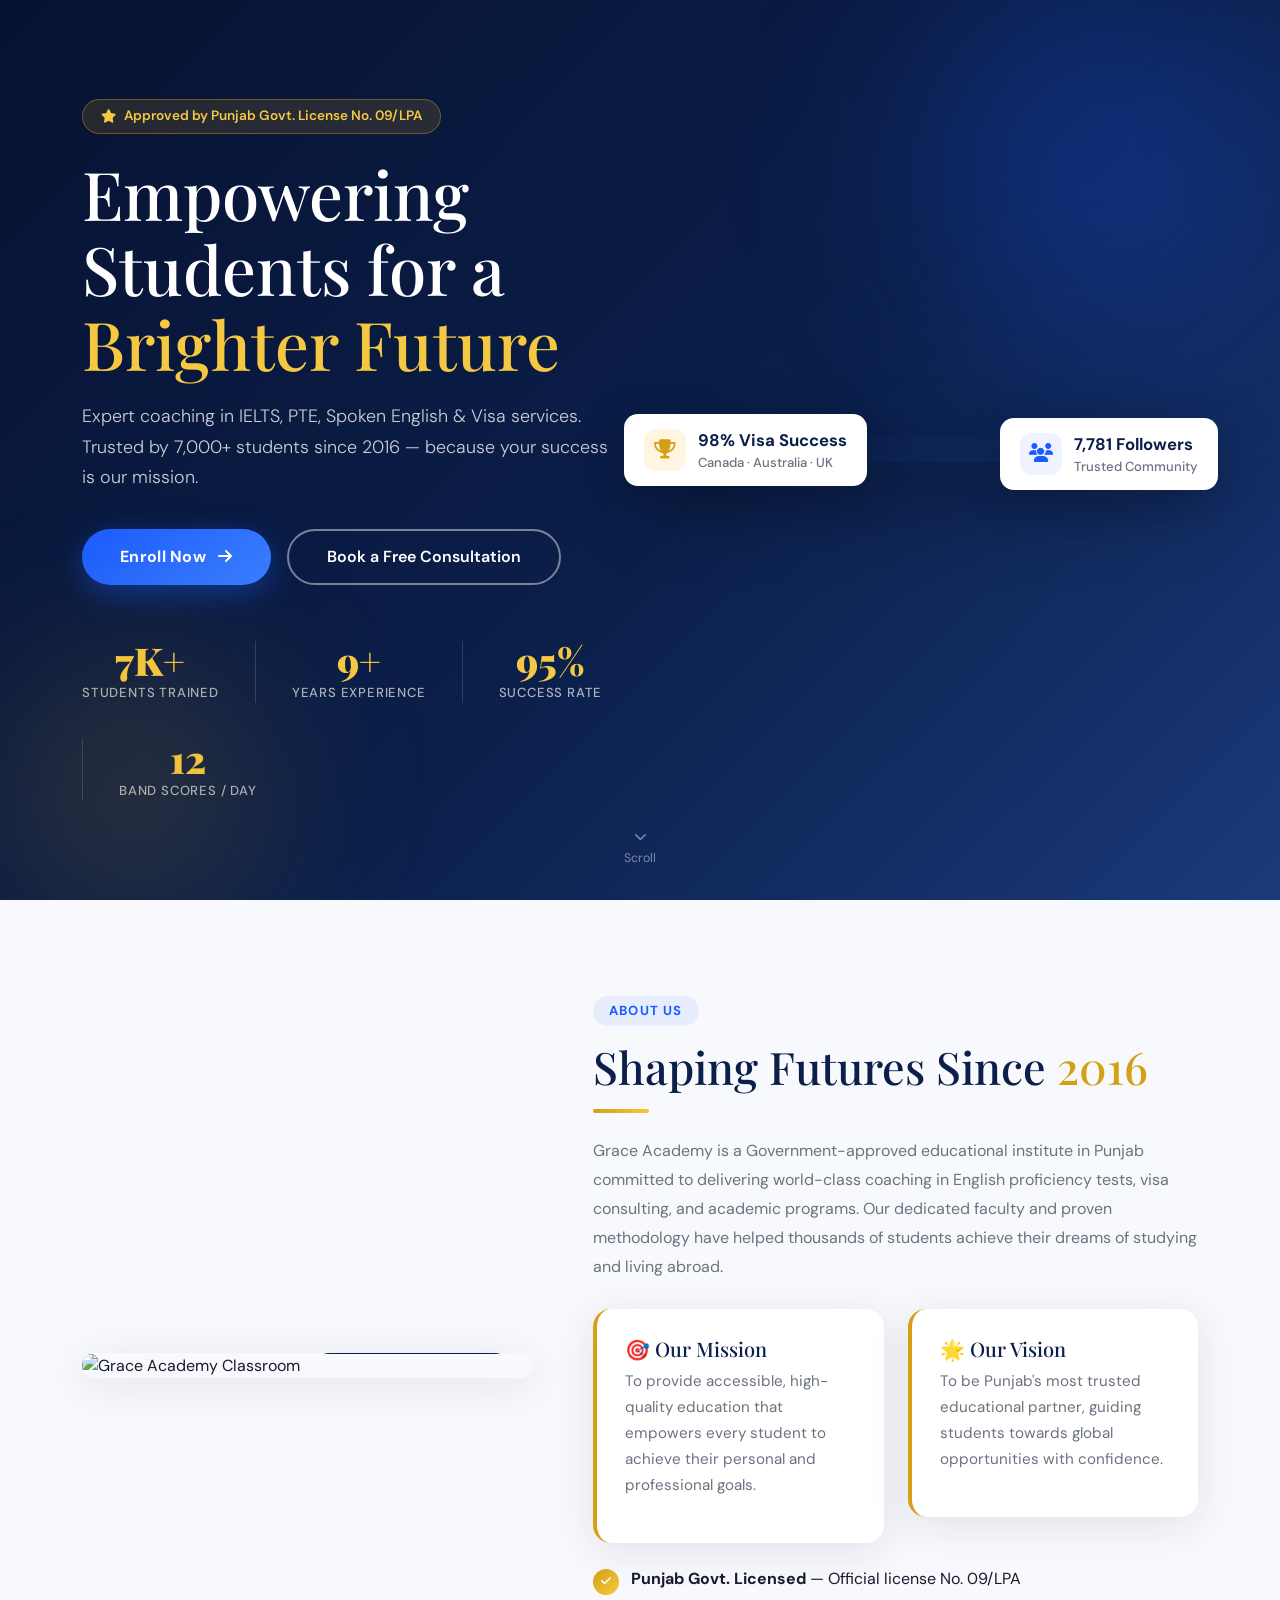
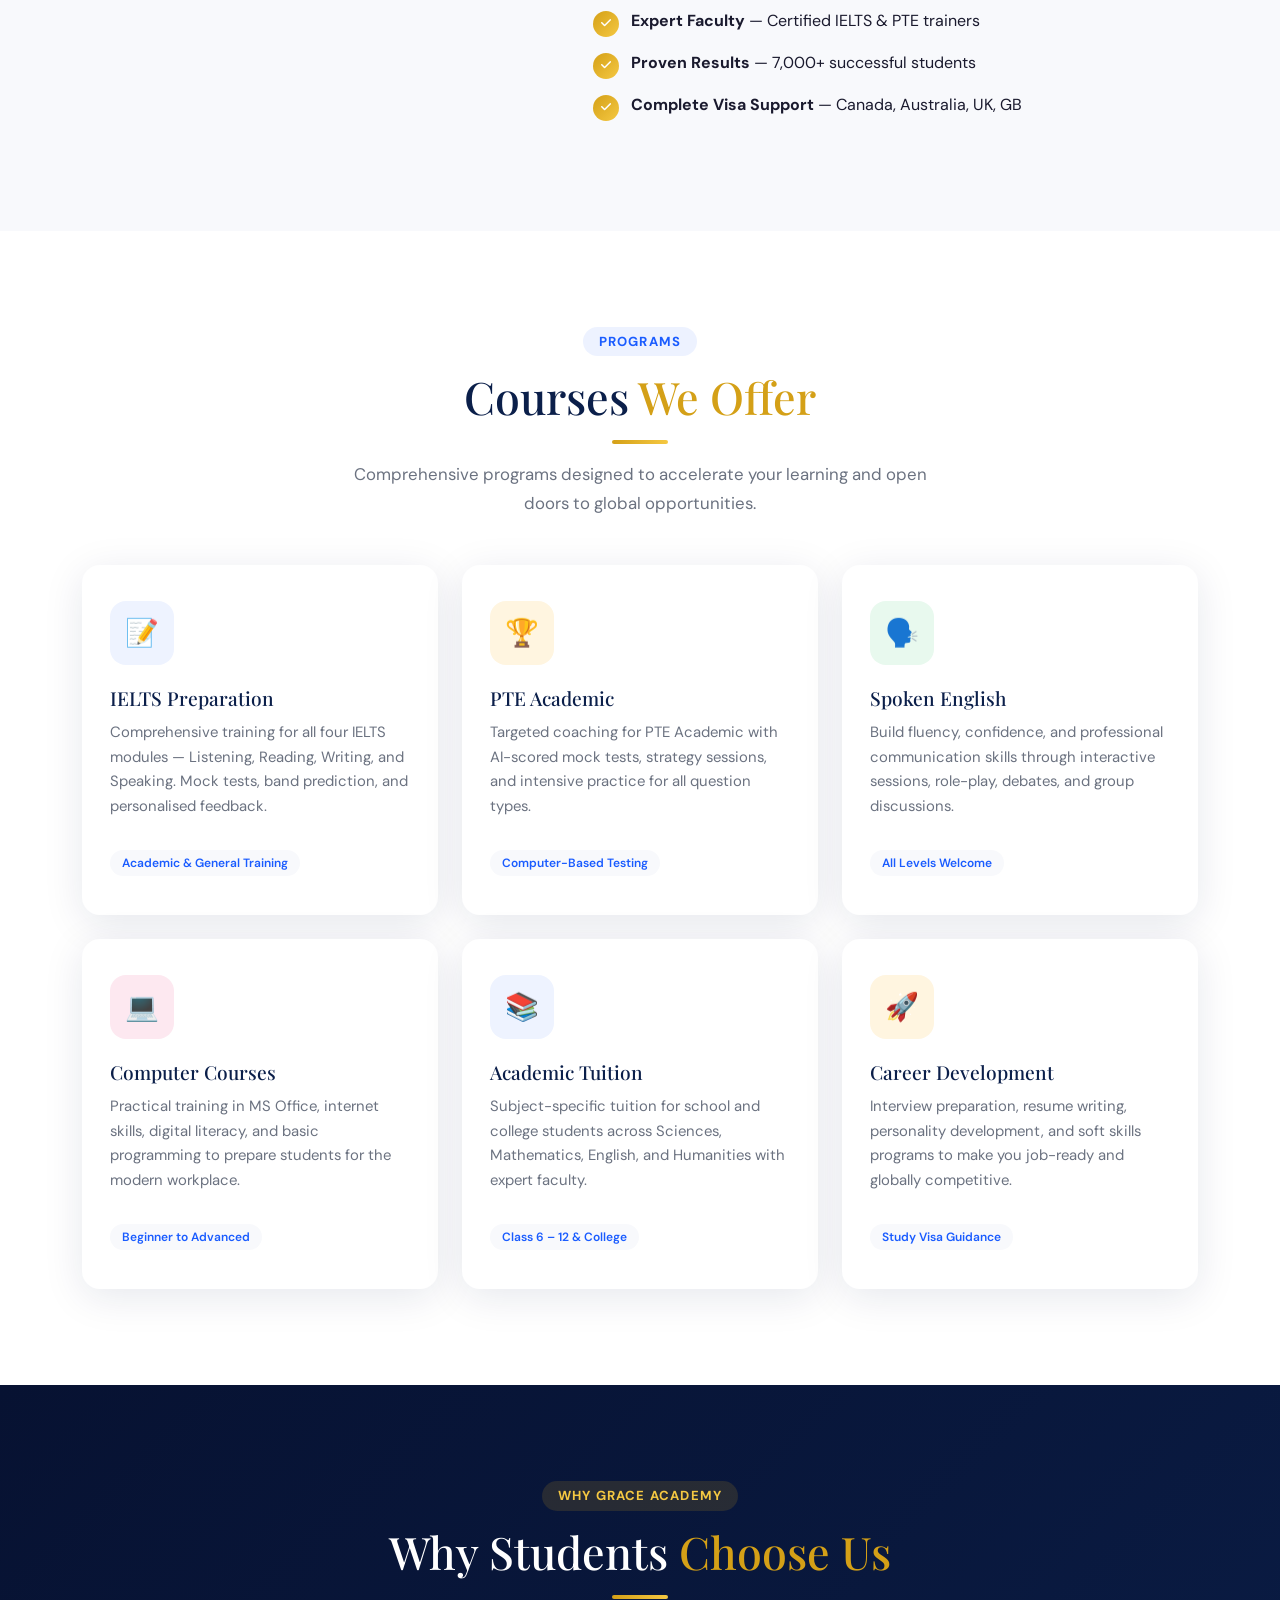
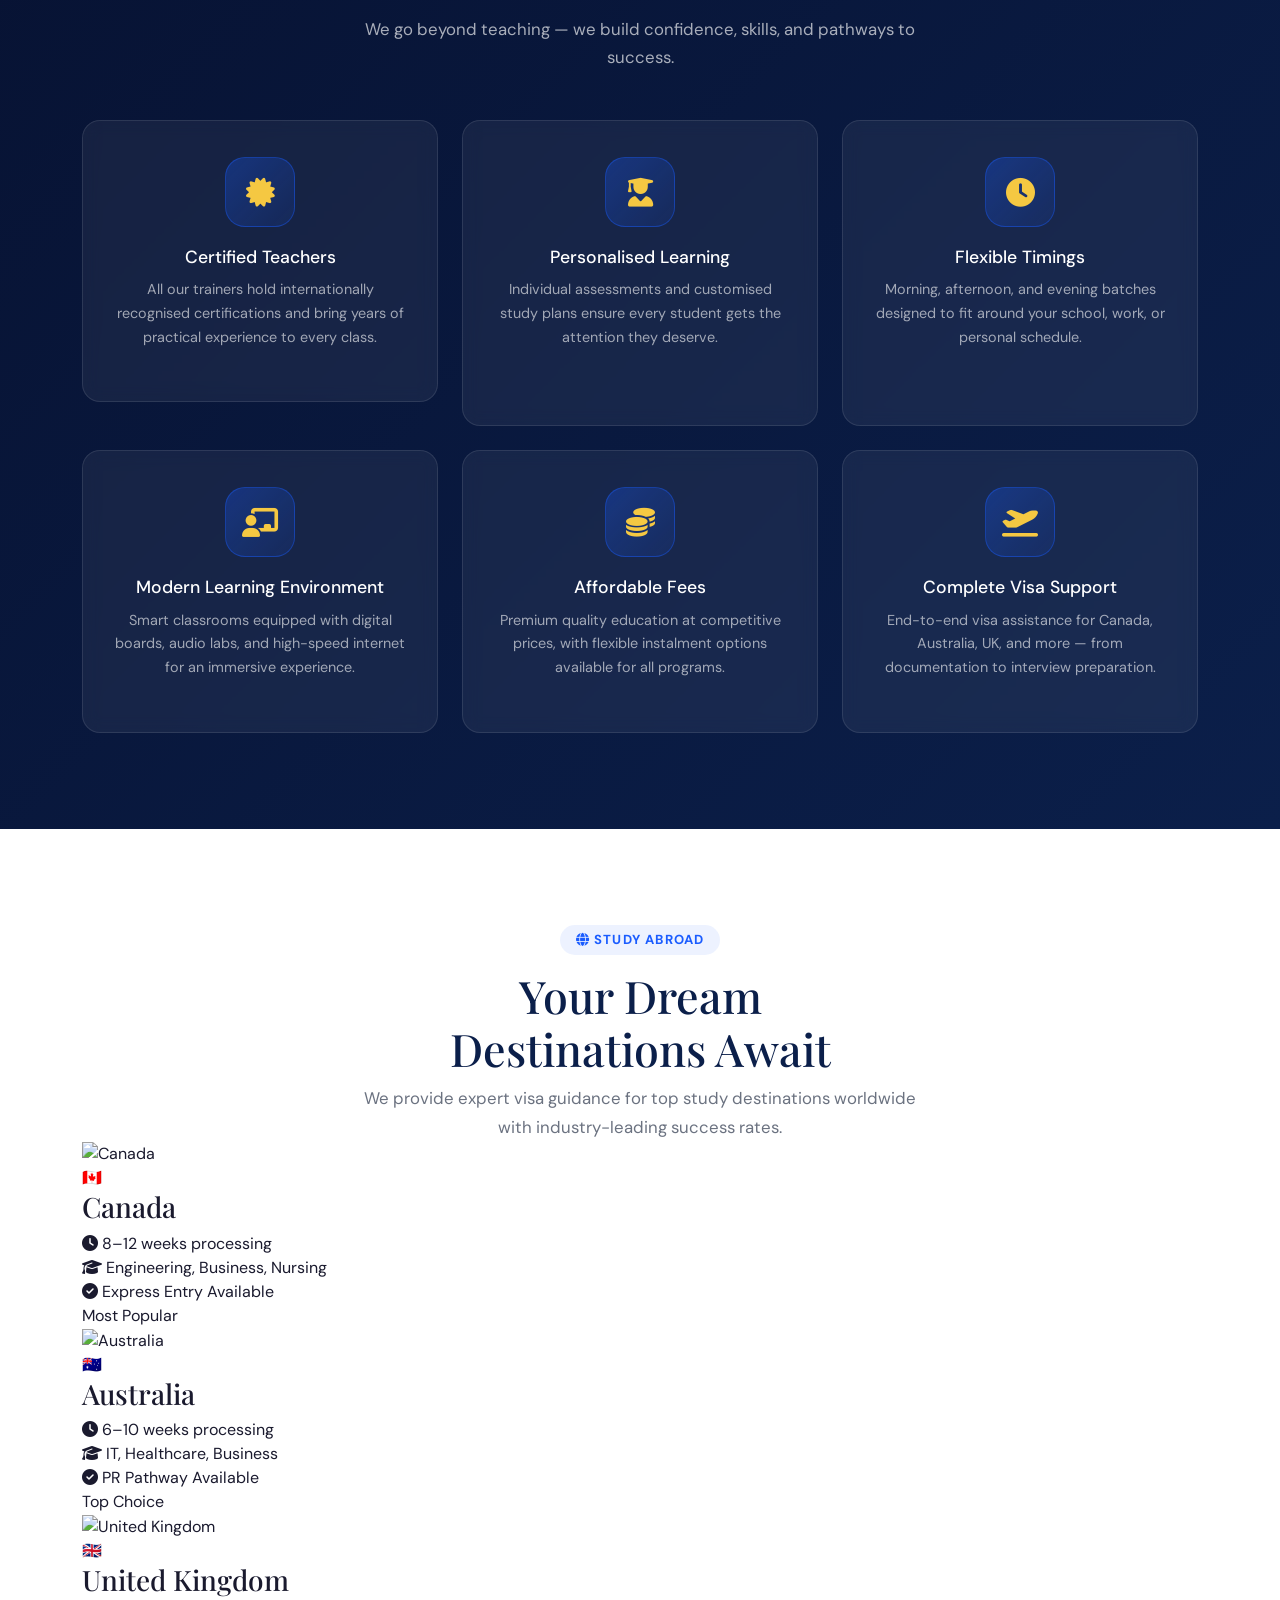
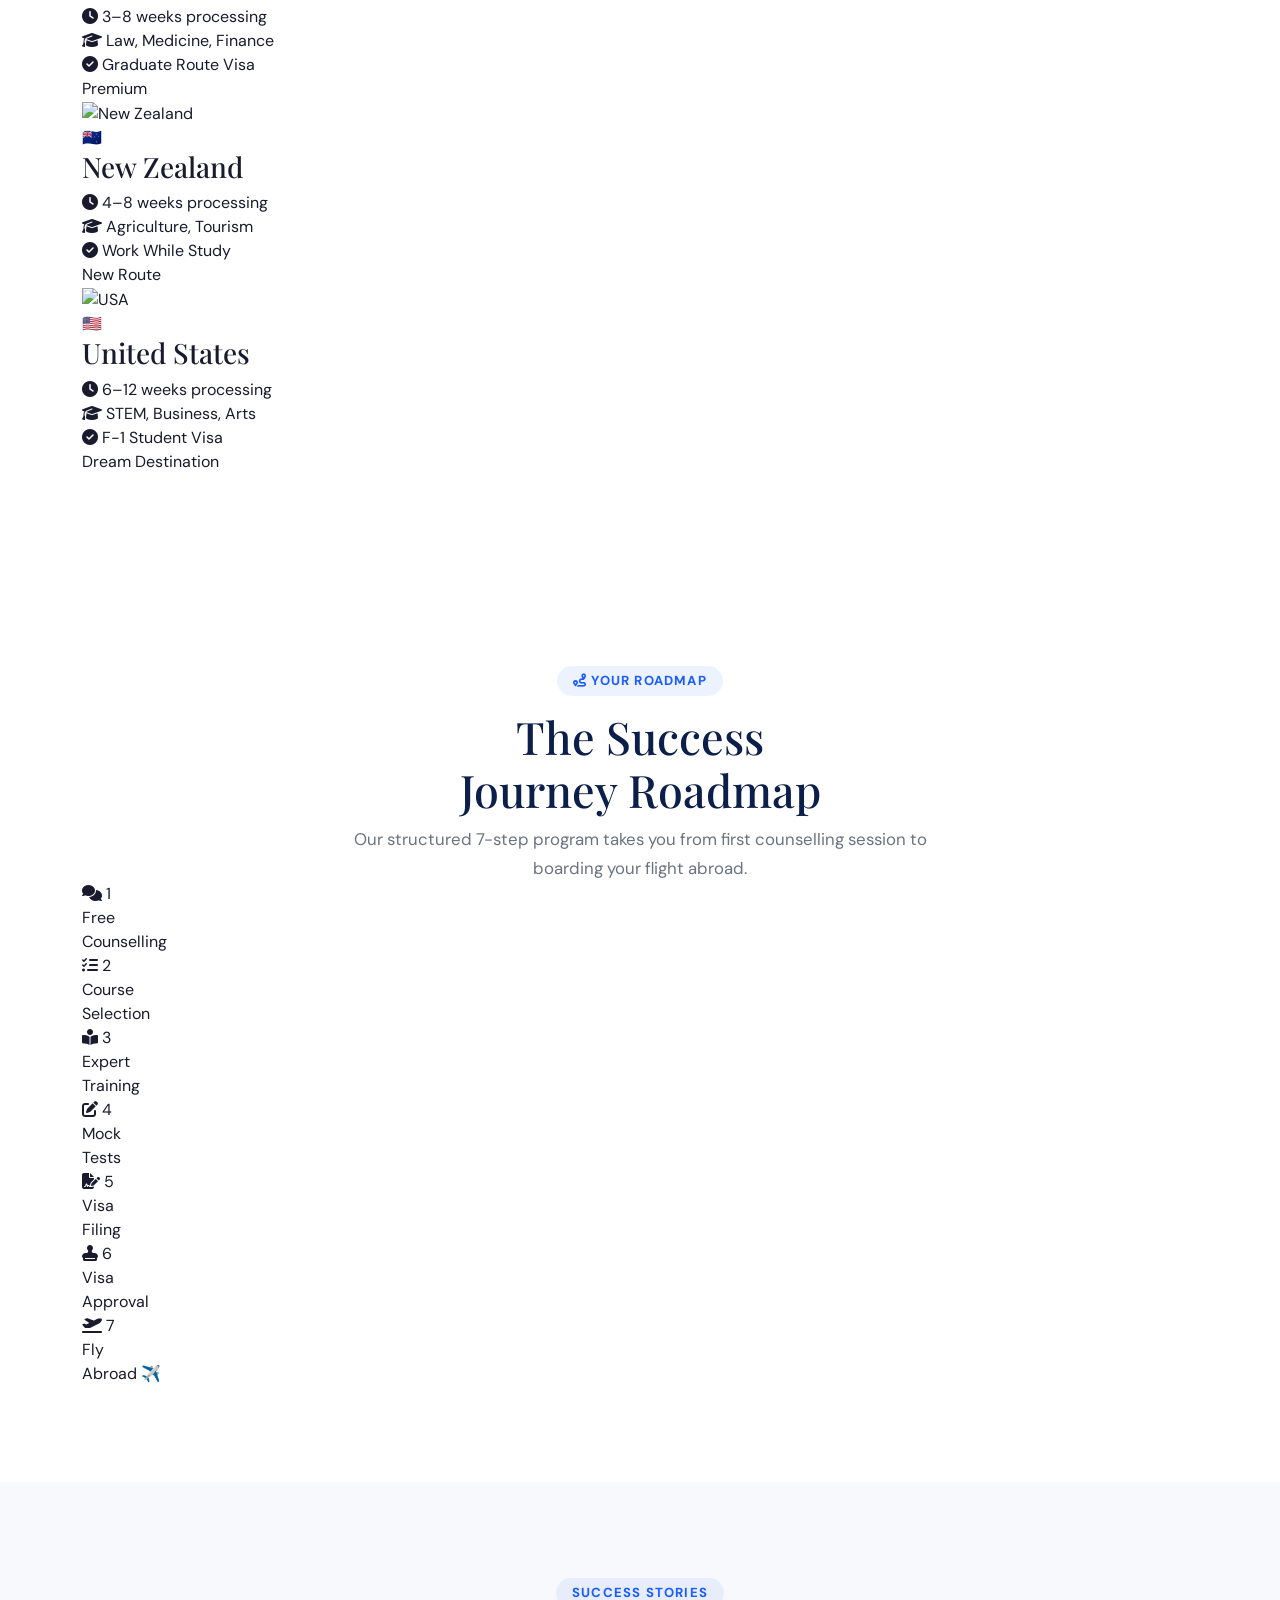
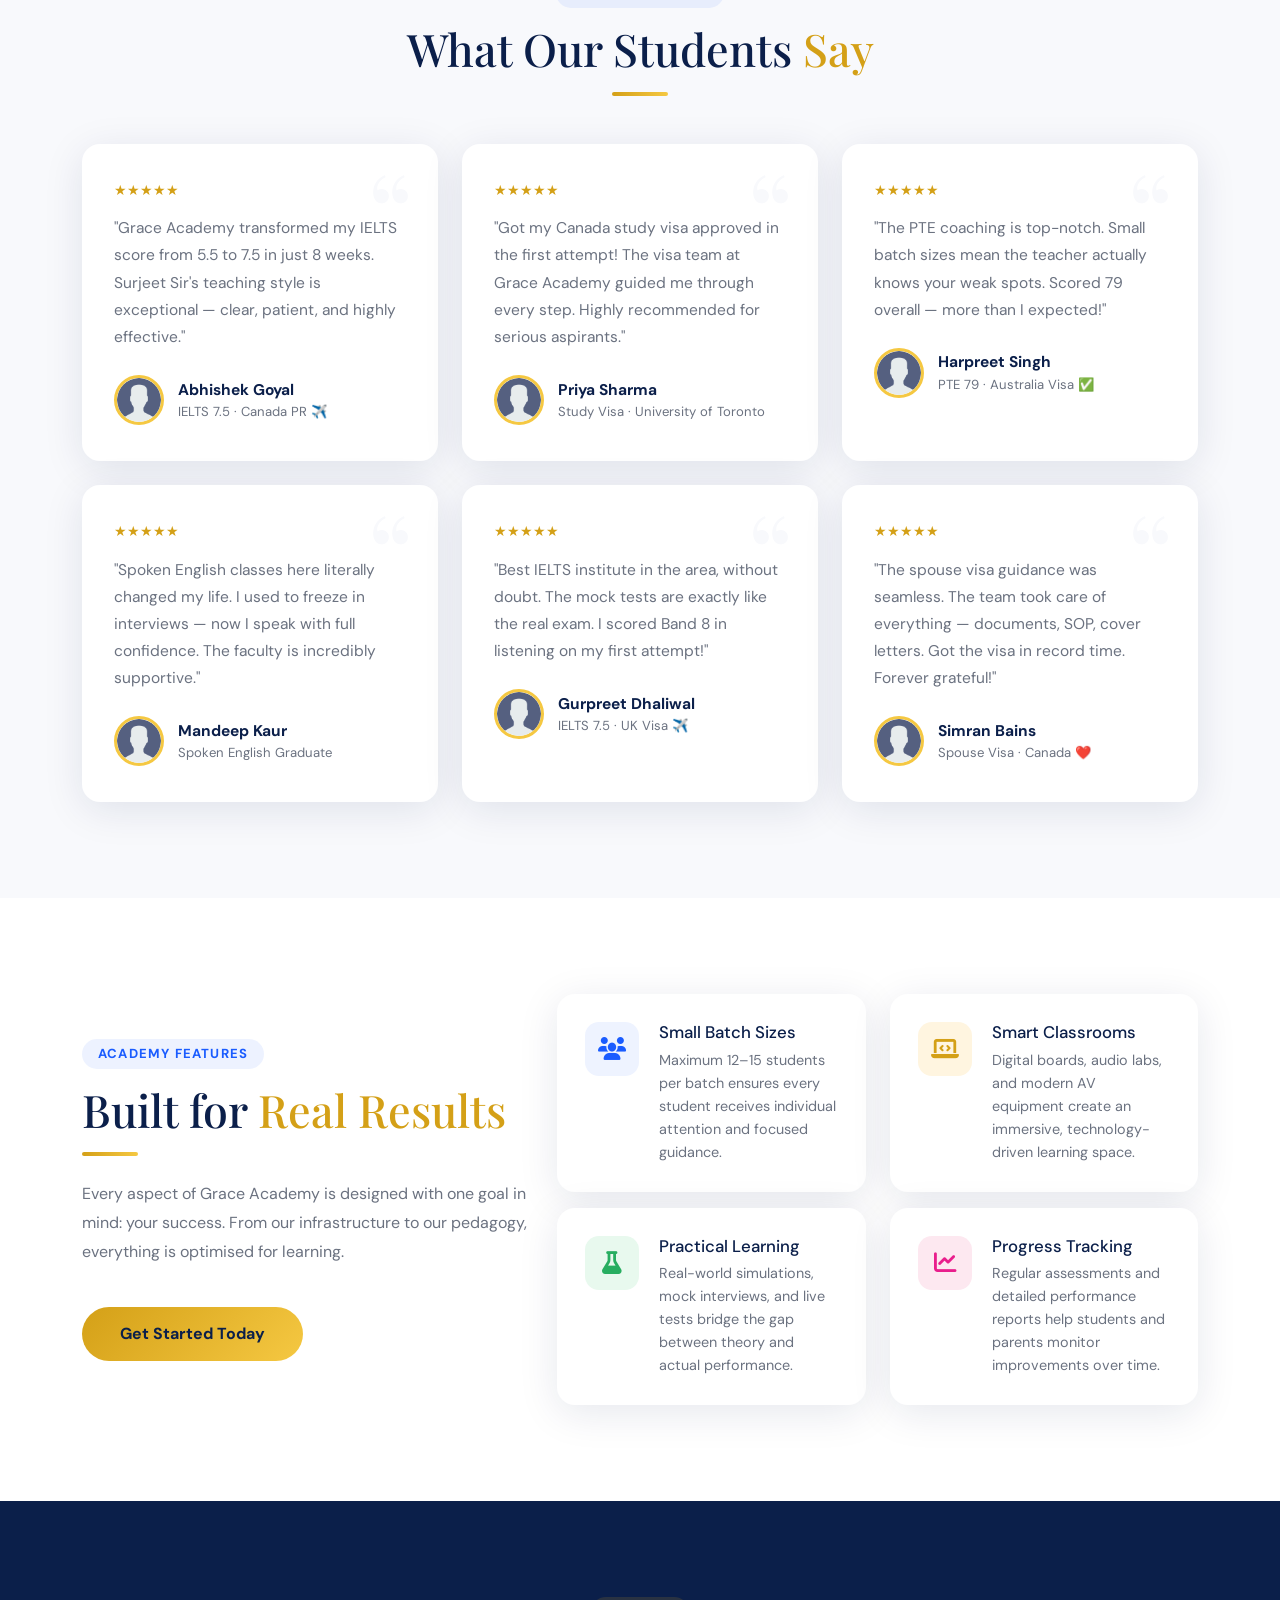
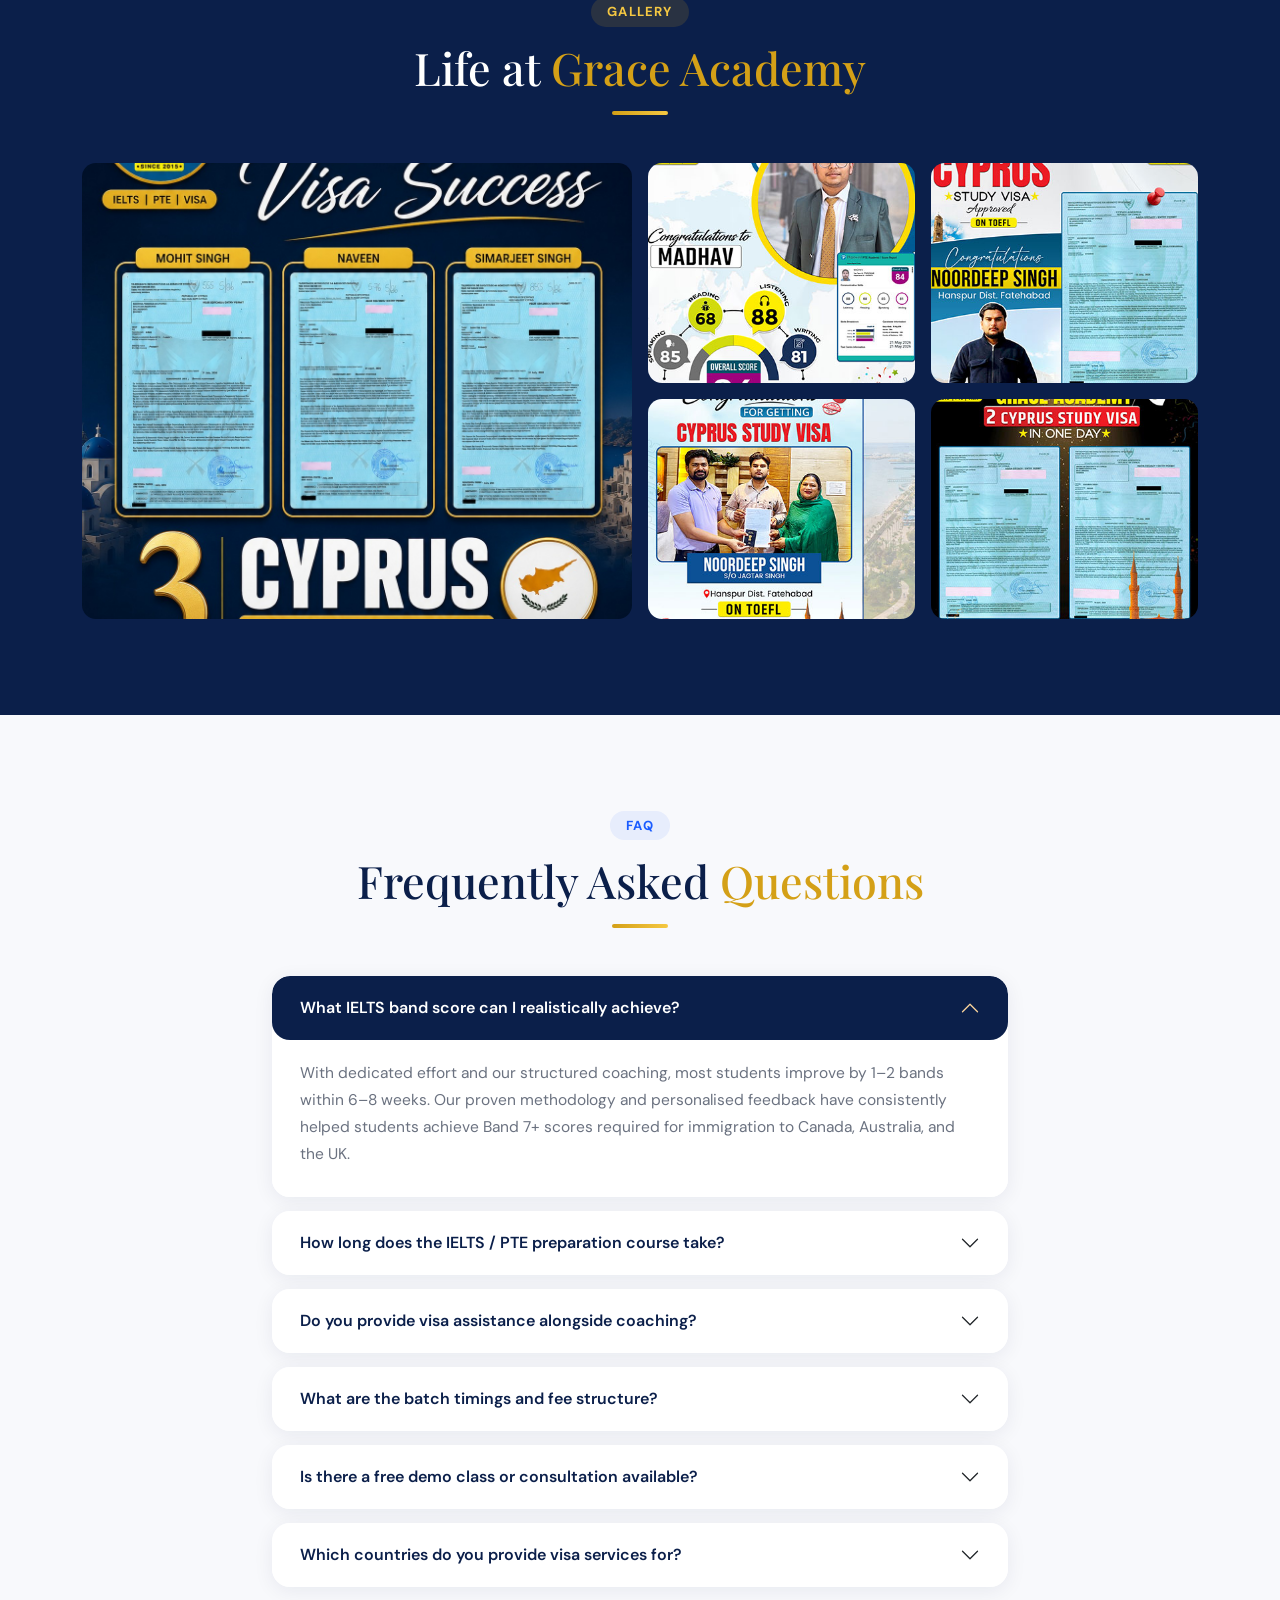
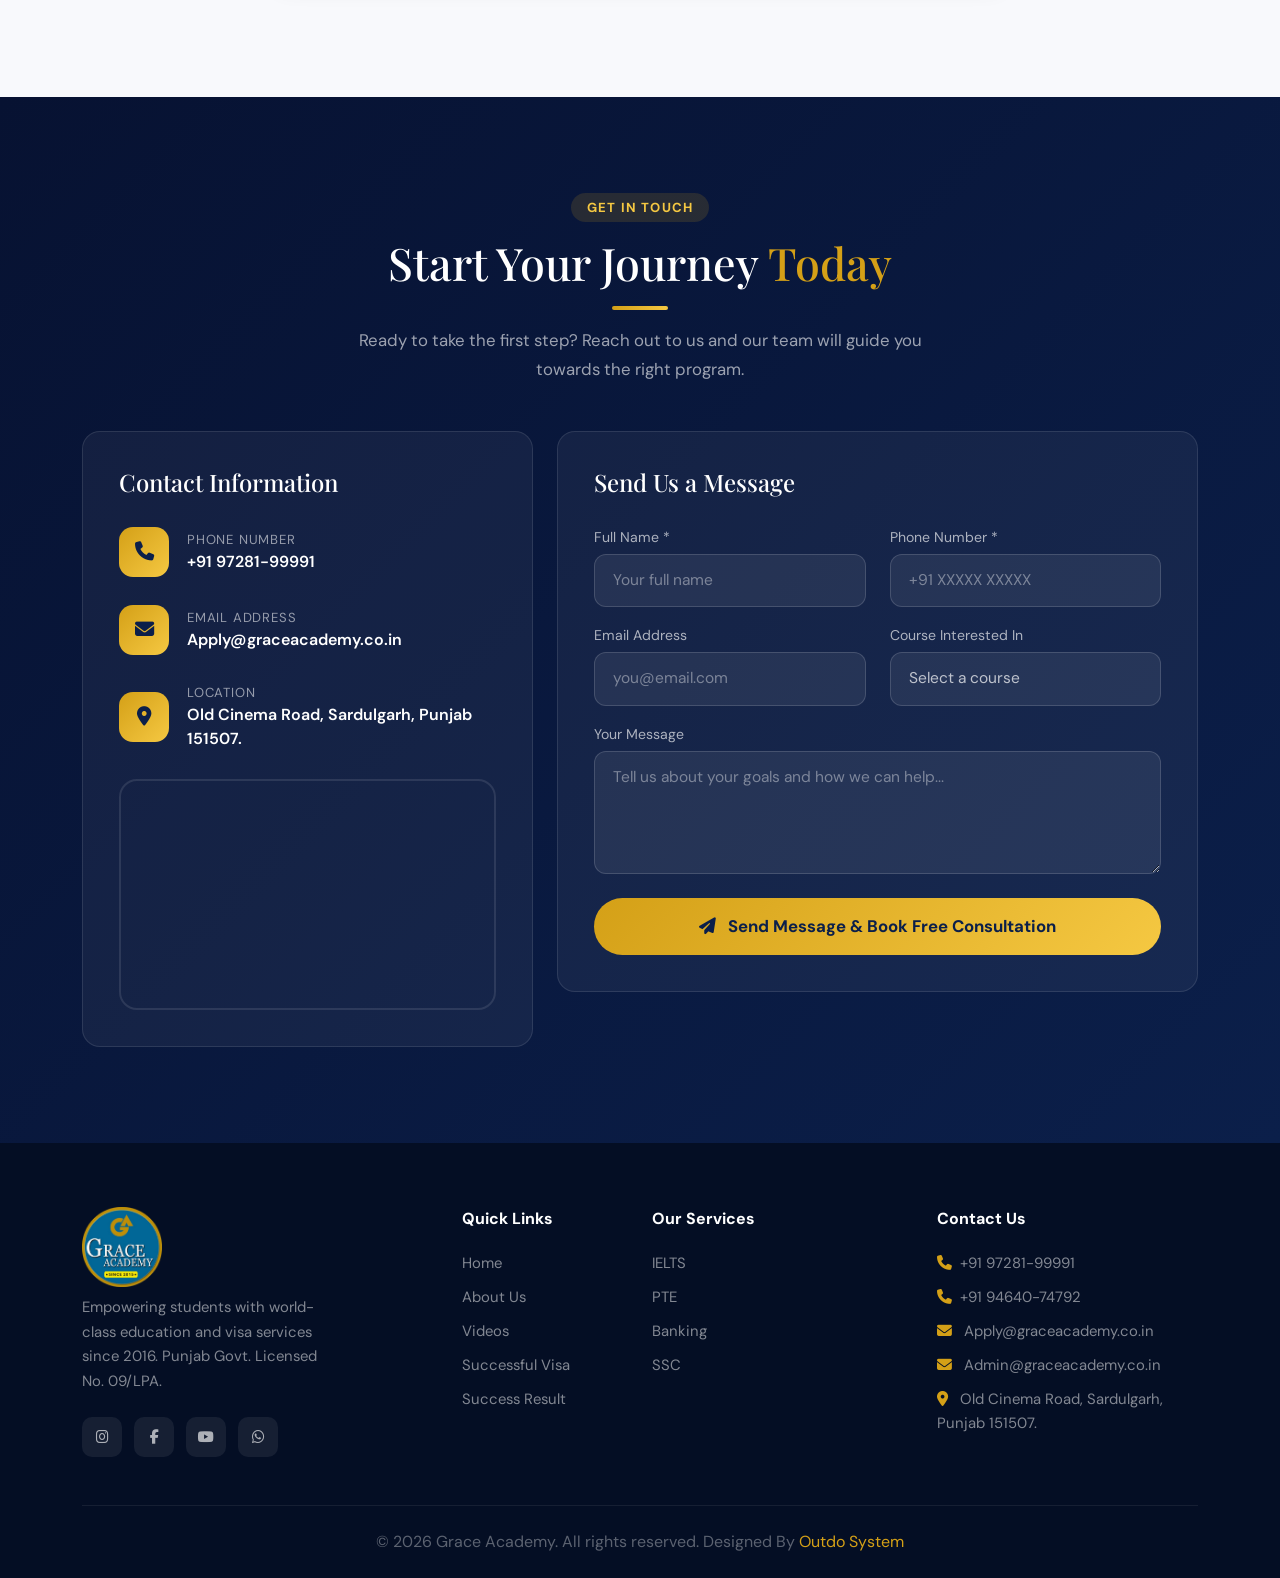
==== commit b356b492: "Update index.html" ====
--- a/index.html
+++ b/index.html
@@ -15,29 +15,7 @@
 </head>
 <body>
 
-<!-- ═══════════════════════ NAVBAR ═══════════════════════════ -->
-<nav class="navbar navbar-expand-lg" id="mainNav">
-  <div class="container">
-    <a class="navbar-brand" href="index.php"><img src="img/graceacademy-logo.png" class="logo-w"></a>
-    <button class="navbar-toggler border-0" type="button" data-bs-toggle="collapse" data-bs-target="#navMenu">
-      <i class="fas fa-bars text-white"></i>
-    </button>
-    <div class="collapse navbar-collapse" id="navMenu">
-      <ul class="navbar-nav ms-auto align-items-lg-center gap-lg-1 mt-3 mt-lg-0">
-        <li class="nav-item"><a class="nav-link" href="#about">About</a></li>
-        <li class="nav-item"><a class="nav-link" href="#courses">Courses</a></li>
-        <li class="nav-item"><a class="nav-link" href="#why">Why Us</a></li>
-        <li class="nav-item"><a class="nav-link" href="#testimonials">Reviews</a></li>
-        <li class="nav-item"><a class="nav-link" href="#gallery">Gallery</a></li>
-        <li class="nav-item"><a class="nav-link" href="#faq">FAQ</a></li>
-        <li class="nav-item ms-lg-2"><a class="nav-link btn-nav" href="#contact">Enroll Now</a></li>
-      </ul>
-    </div>
-  </div>
-</nav>
-
-
-<!-- ═══════════════════════ HERO ══════════════════════════════ -->
+  <!-- ═══════════════════════ HERO ══════════════════════════════ -->
 <section class="hero" id="home">
   <div class="hero-orb hero-orb-1"></div>
   <div class="hero-orb hero-orb-2"></div>
@@ -259,6 +237,151 @@
           <h5>Complete Visa Support</h5>
           <p>End-to-end visa assistance for Canada, Australia, UK, and more — from documentation to interview preparation.</p>
         </div>
+      </div>
+    </div>
+  </div>
+</section>
+
+<!-- ===== DESTINATIONS ===== -->
+<section id="destinations">
+  <div class="container">
+    <div class="text-center" data-aos="fade-up">
+      <div class="section-tag gold"><i class="fas fa-globe"></i> Study Abroad</div>
+      <h2 class="section-title">Your Dream<br><span class="highlight">Destinations Await</span></h2>
+      <p class="section-sub">We provide expert visa guidance for top study destinations worldwide with industry-leading success rates.</p>
+    </div>
+    <div class="destinations-grid">
+      <div class="dest-card" data-aos="fade-up" data-aos-delay="0">
+        <img src="https://images.unsplash.com/photo-1517935706615-2717063c2225?w=600&q=80" alt="Canada" class="dest-card-img">
+        <div class="dest-card-overlay"></div>
+        <div class="dest-card-content">
+          <span class="dest-flag text-white d-none d-md-block">🇨🇦</span>
+          <h3>Canada</h3>
+          <div class="dest-info">
+            <div class="dest-info-item"><i class="fas fa-clock"></i> 8–12 weeks processing</div>
+            <div class="dest-info-item"><i class="fas fa-graduation-cap"></i> Engineering, Business, Nursing</div>
+            <div class="dest-info-item"><i class="fas fa-check-circle"></i> Express Entry Available</div>
+          </div>
+          <span class="dest-tag">Most Popular</span>
+        </div>
+      </div>
+      <div class="dest-card" data-aos="fade-up" data-aos-delay="80">
+        <img src="https://images.unsplash.com/photo-1506973035872-a4ec16b8e8d9?w=600&q=80" alt="Australia" class="dest-card-img">
+        <div class="dest-card-overlay"></div>
+        <div class="dest-card-content">
+          <span class="dest-flag text-white d-none d-md-block">🇦🇺</span>
+          <h3>Australia</h3>
+          <div class="dest-info">
+            <div class="dest-info-item"><i class="fas fa-clock"></i> 6–10 weeks processing</div>
+            <div class="dest-info-item"><i class="fas fa-graduation-cap"></i> IT, Healthcare, Business</div>
+            <div class="dest-info-item"><i class="fas fa-check-circle"></i> PR Pathway Available</div>
+          </div>
+          <span class="dest-tag">Top Choice</span>
+        </div>
+      </div>
+      <div class="dest-card" data-aos="fade-up" data-aos-delay="160">
+        <img src="https://images.unsplash.com/photo-1529655683826-aba9b3e77383?w=600&q=80" alt="United Kingdom" class="dest-card-img">
+        <div class="dest-card-overlay"></div>
+        <div class="dest-card-content">
+          <span class="dest-flag text-white d-none d-md-block">🇬🇧</span>
+          <h3>United Kingdom</h3>
+          <div class="dest-info">
+            <div class="dest-info-item"><i class="fas fa-clock"></i> 3–8 weeks processing</div>
+            <div class="dest-info-item"><i class="fas fa-graduation-cap"></i> Law, Medicine, Finance</div>
+            <div class="dest-info-item"><i class="fas fa-check-circle"></i> Graduate Route Visa</div>
+          </div>
+          <span class="dest-tag">Premium</span>
+        </div>
+      </div>
+      <div class="dest-card" data-aos="fade-up" data-aos-delay="240">
+        <img src="https://images.unsplash.com/photo-1507699622108-4be3abd695ad?w=600&q=80" alt="New Zealand" class="dest-card-img">
+        <div class="dest-card-overlay"></div>
+        <div class="dest-card-content">
+          <span class="dest-flag text-white d-none d-md-block">🇳🇿</span>
+          <h3>New Zealand</h3>
+          <div class="dest-info">
+            <div class="dest-info-item"><i class="fas fa-clock"></i> 4–8 weeks processing</div>
+            <div class="dest-info-item"><i class="fas fa-graduation-cap"></i> Agriculture, Tourism</div>
+            <div class="dest-info-item"><i class="fas fa-check-circle"></i> Work While Study</div>
+          </div>
+          <span class="dest-tag">New Route</span>
+        </div>
+      </div>
+      <div class="dest-card" data-aos="fade-up" data-aos-delay="320">
+        <img src="https://images.unsplash.com/photo-1485738422979-f5c462d49f74?w=600&q=80" alt="USA" class="dest-card-img">
+        <div class="dest-card-overlay"></div>
+        <div class="dest-card-content">
+          <span class="dest-flag text-white d-none d-md-block">🇺🇸</span>
+          <h3>United States</h3>
+          <div class="dest-info">
+            <div class="dest-info-item"><i class="fas fa-clock"></i> 6–12 weeks processing</div>
+            <div class="dest-info-item"><i class="fas fa-graduation-cap"></i> STEM, Business, Arts</div>
+            <div class="dest-info-item"><i class="fas fa-check-circle"></i> F-1 Student Visa</div>
+          </div>
+          <span class="dest-tag">Dream Destination</span>
+        </div>
+      </div>
+    </div>
+  </div>
+</section>
+
+<!-- ===== JOURNEY ===== -->
+<section id="journey">
+  <div class="container">
+    <div class="text-center" data-aos="fade-up">
+      <div class="section-tag"><i class="fas fa-route"></i> Your Roadmap</div>
+      <h2 class="section-title">The Success<br><span class="highlight">Journey Roadmap</span></h2>
+      <p class="section-sub">Our structured 7-step program takes you from first counselling session to boarding your flight abroad.</p>
+    </div>
+    <div class="journey-timeline" data-aos="fade-up" data-aos-delay="100">
+      <div class="journey-step">
+        <div class="journey-icon" style="position:relative">
+          <i class="fas fa-comments"></i>
+          <span class="journey-step-num">1</span>
+        </div>
+        <div class="journey-label">Free<br>Counselling</div>
+      </div>
+      <div class="journey-step">
+        <div class="journey-icon" style="position:relative">
+          <i class="fas fa-list-check"></i>
+          <span class="journey-step-num">2</span>
+        </div>
+        <div class="journey-label">Course<br>Selection</div>
+      </div>
+      <div class="journey-step">
+        <div class="journey-icon" style="position:relative">
+          <i class="fas fa-book-reader"></i>
+          <span class="journey-step-num">3</span>
+        </div>
+        <div class="journey-label">Expert<br>Training</div>
+      </div>
+      <div class="journey-step">
+        <div class="journey-icon" style="position:relative">
+          <i class="fas fa-pen-to-square"></i>
+          <span class="journey-step-num">4</span>
+        </div>
+        <div class="journey-label">Mock<br>Tests</div>
+      </div>
+      <div class="journey-step">
+        <div class="journey-icon" style="position:relative">
+          <i class="fas fa-file-signature"></i>
+          <span class="journey-step-num">5</span>
+        </div>
+        <div class="journey-label">Visa<br>Filing</div>
+      </div>
+      <div class="journey-step">
+        <div class="journey-icon" style="position:relative">
+          <i class="fas fa-stamp"></i>
+          <span class="journey-step-num">6</span>
+        </div>
+        <div class="journey-label">Visa<br>Approval</div>
+      </div>
+      <div class="journey-step">
+        <div class="journey-icon" style="position:relative">
+          <i class="fas fa-plane-departure"></i>
+          <span class="journey-step-num">7</span>
+        </div>
+        <div class="journey-label">Fly<br>Abroad ✈️</div>
       </div>
     </div>
   </div>
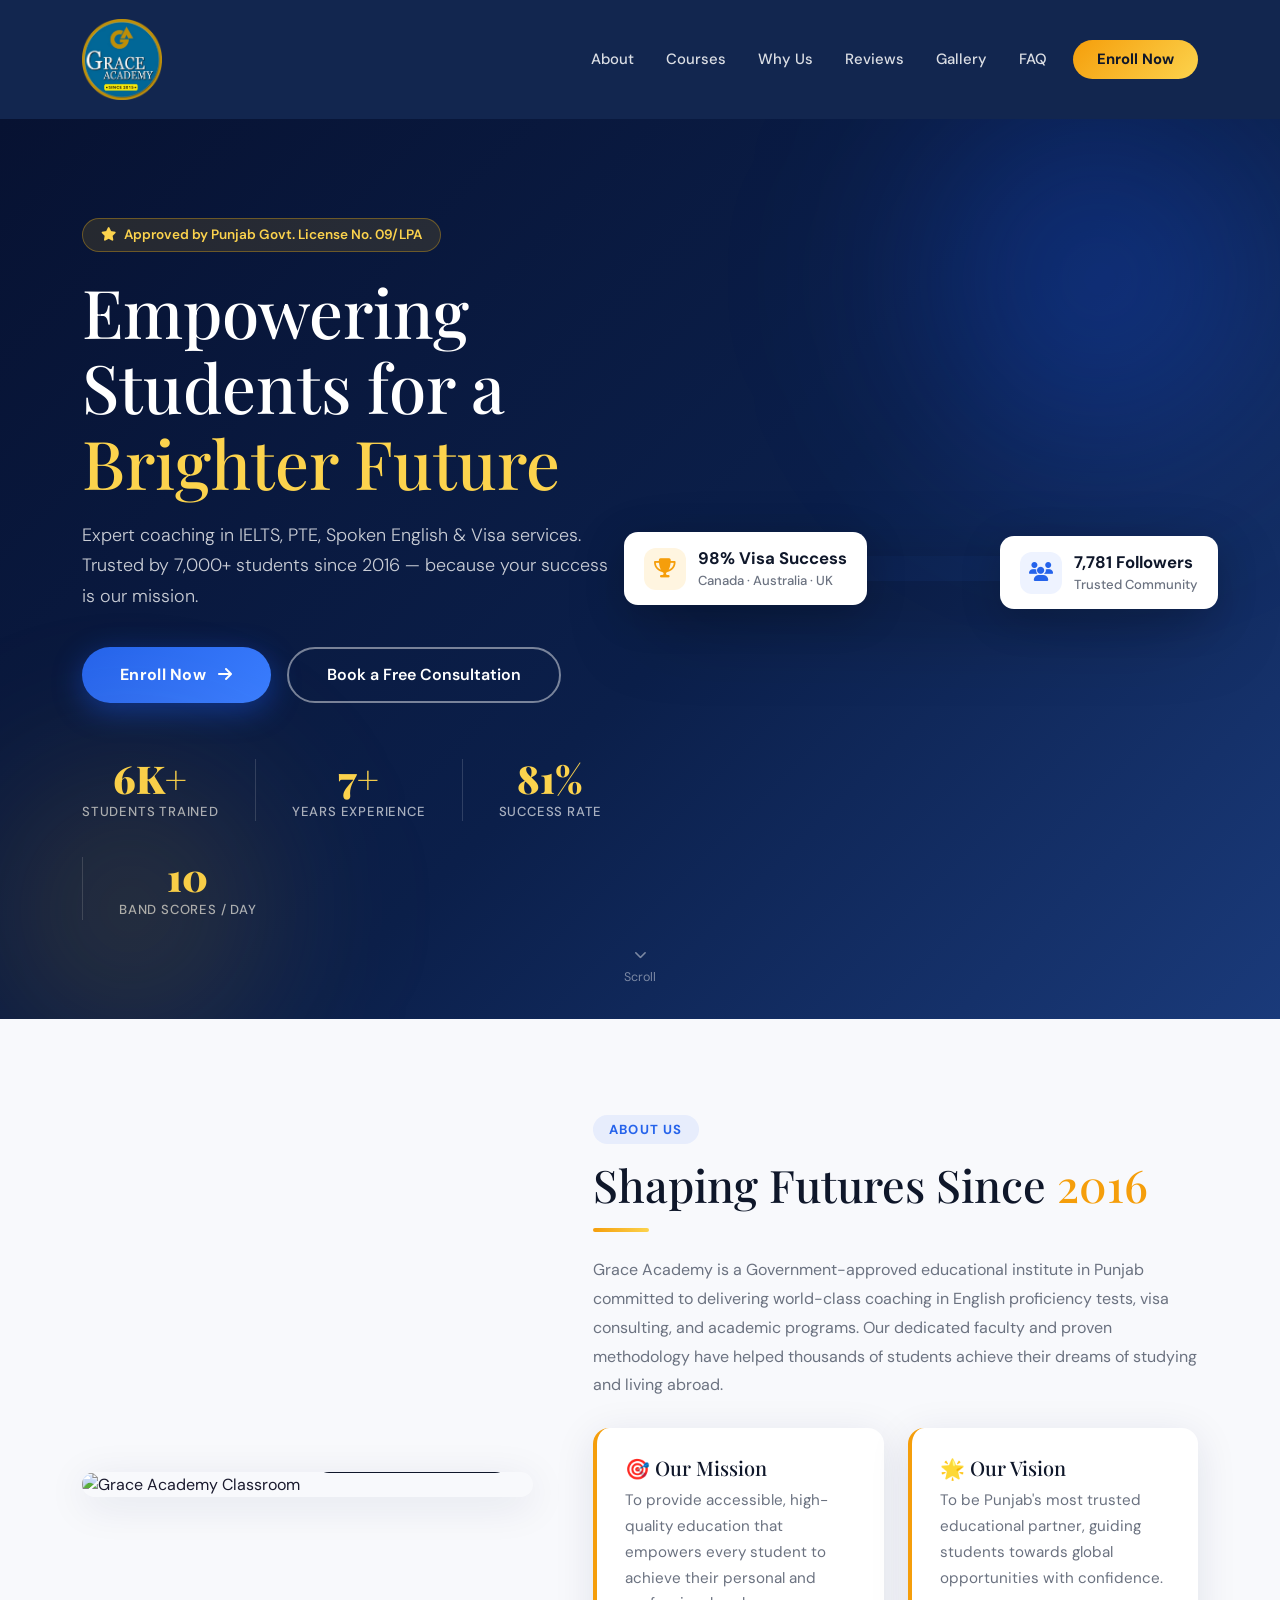
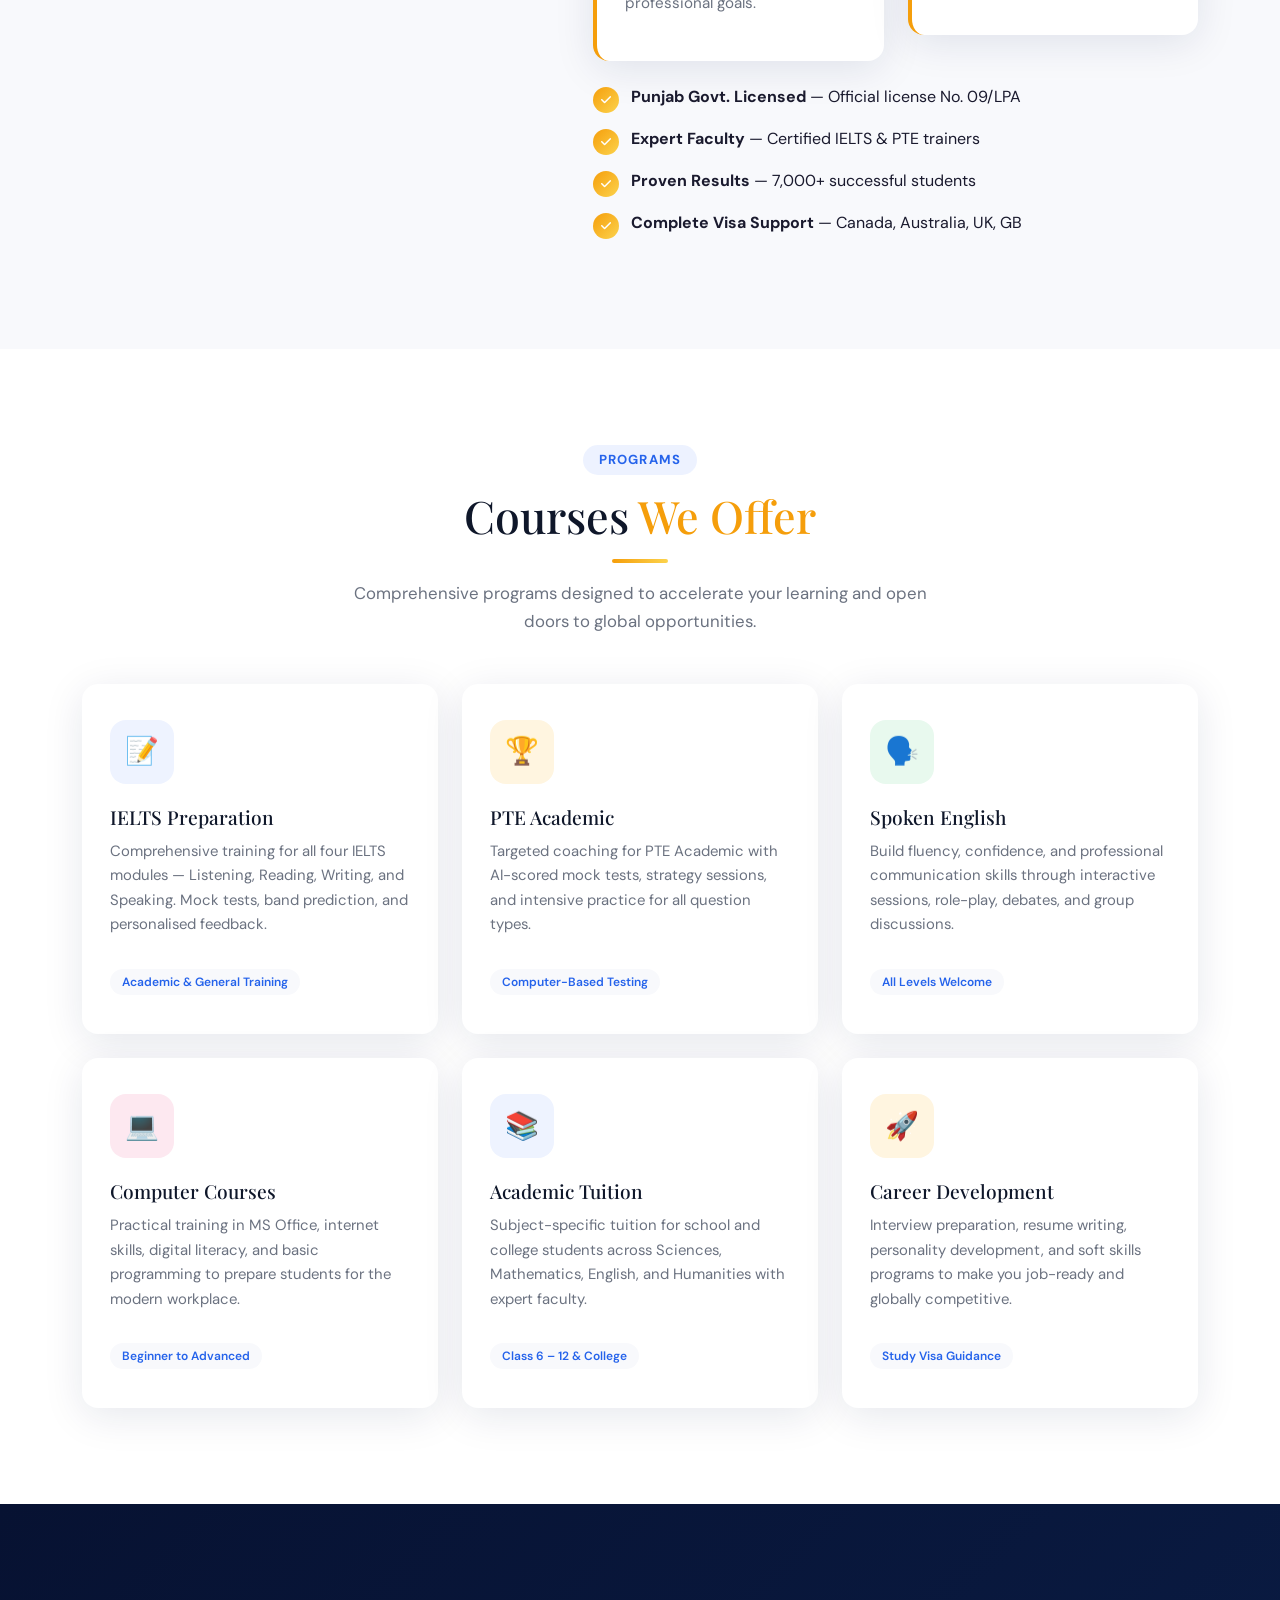
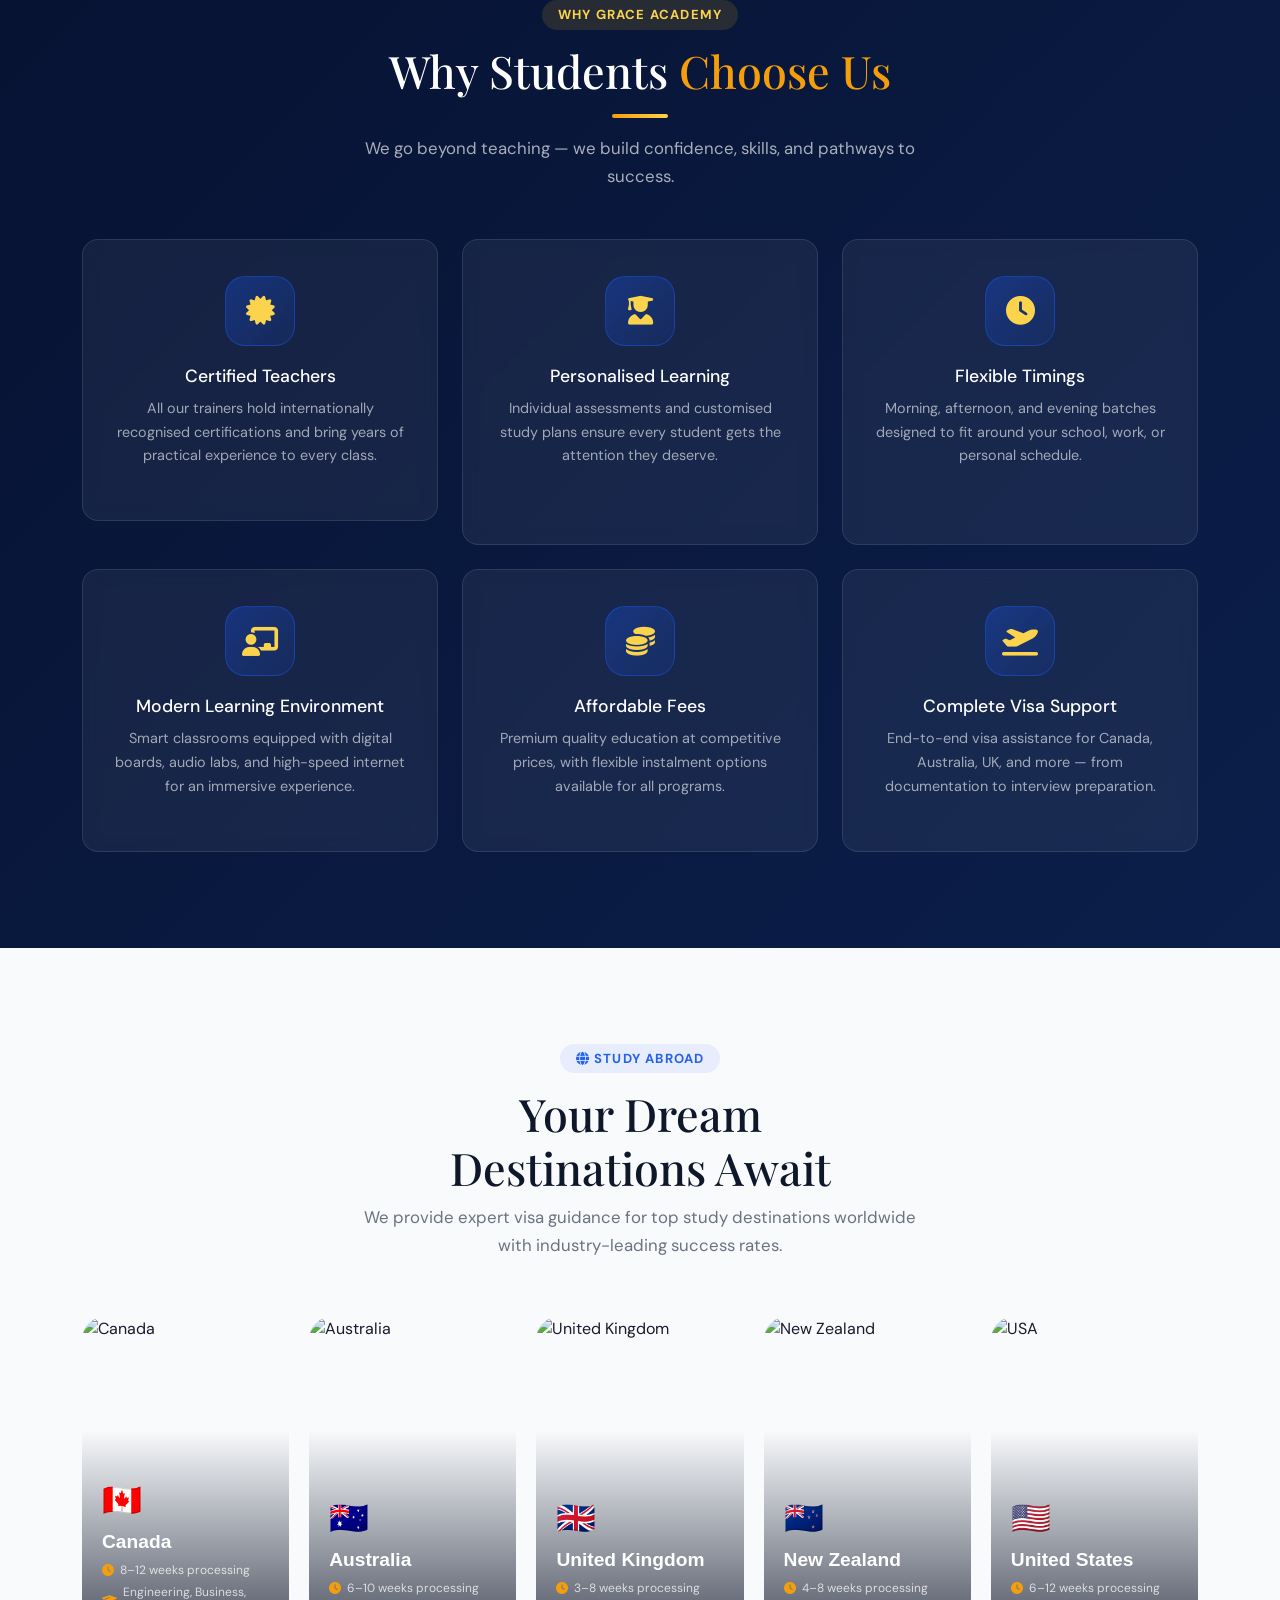
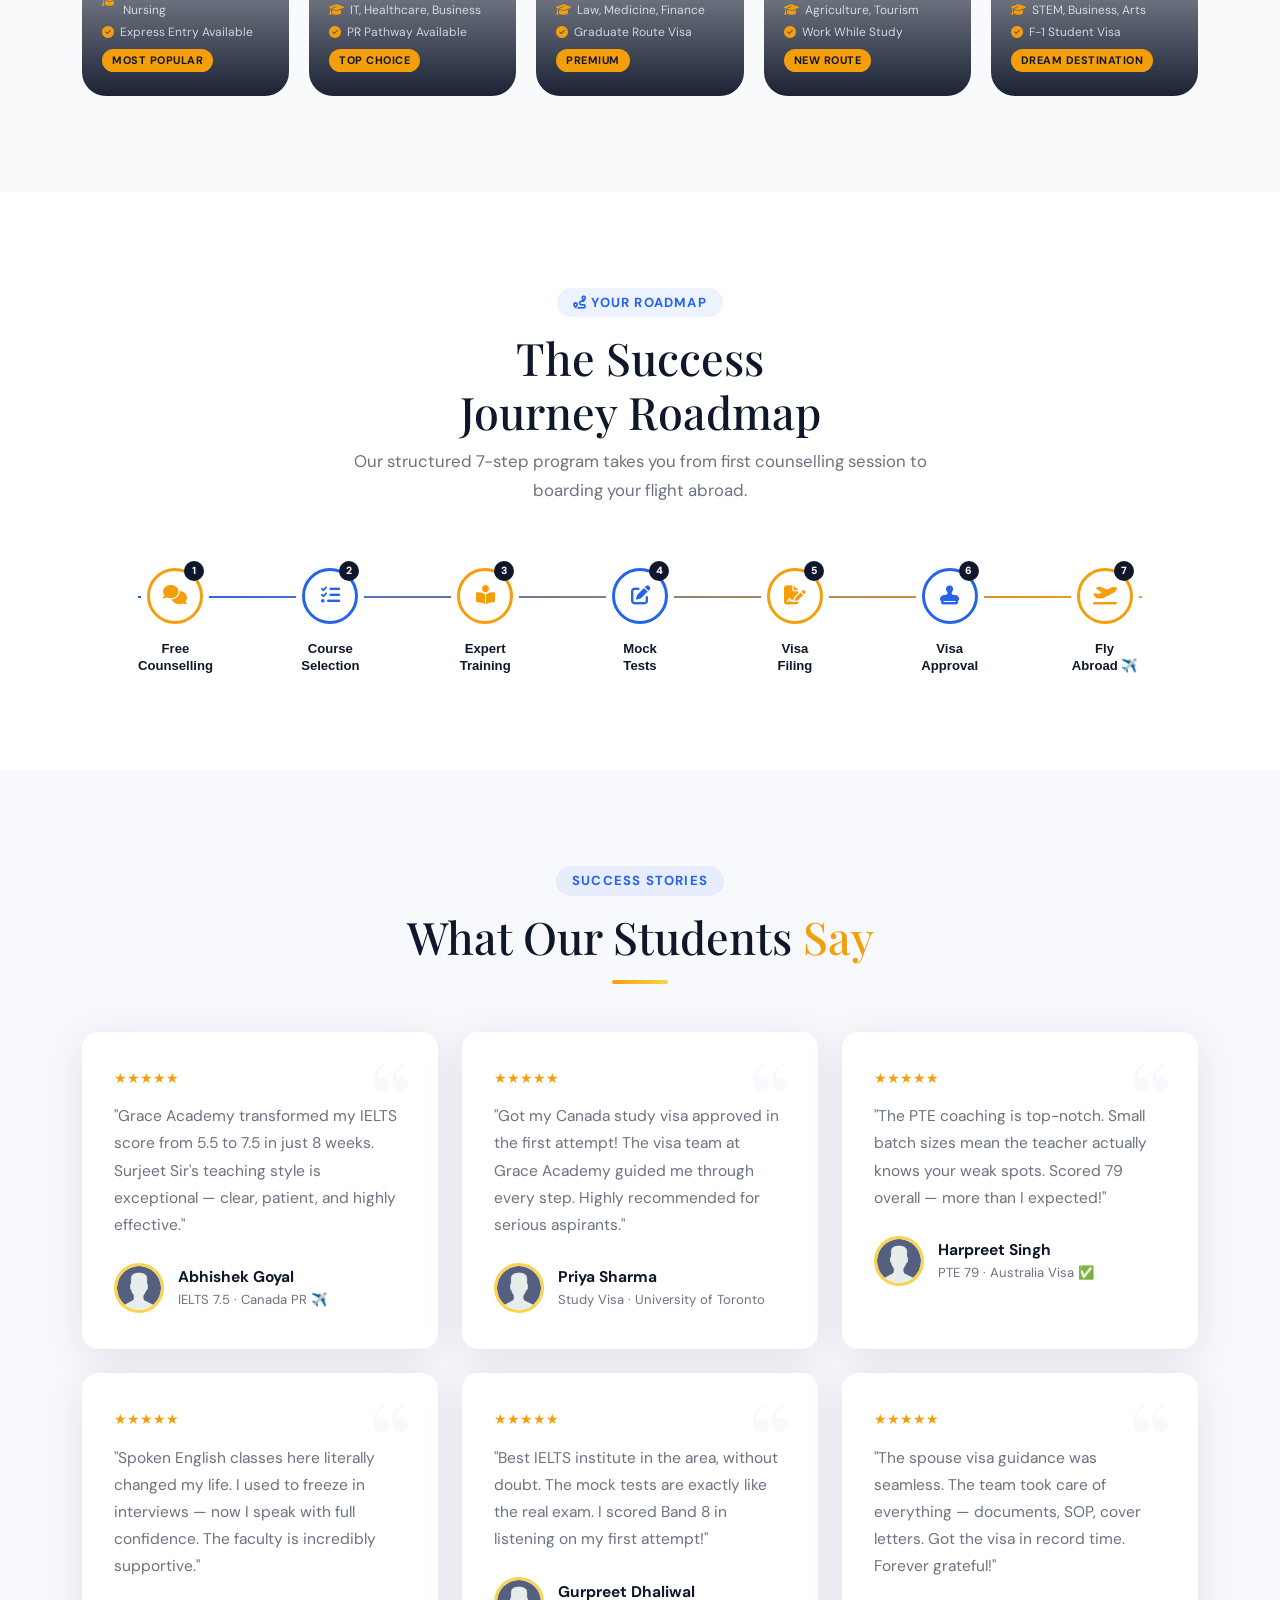
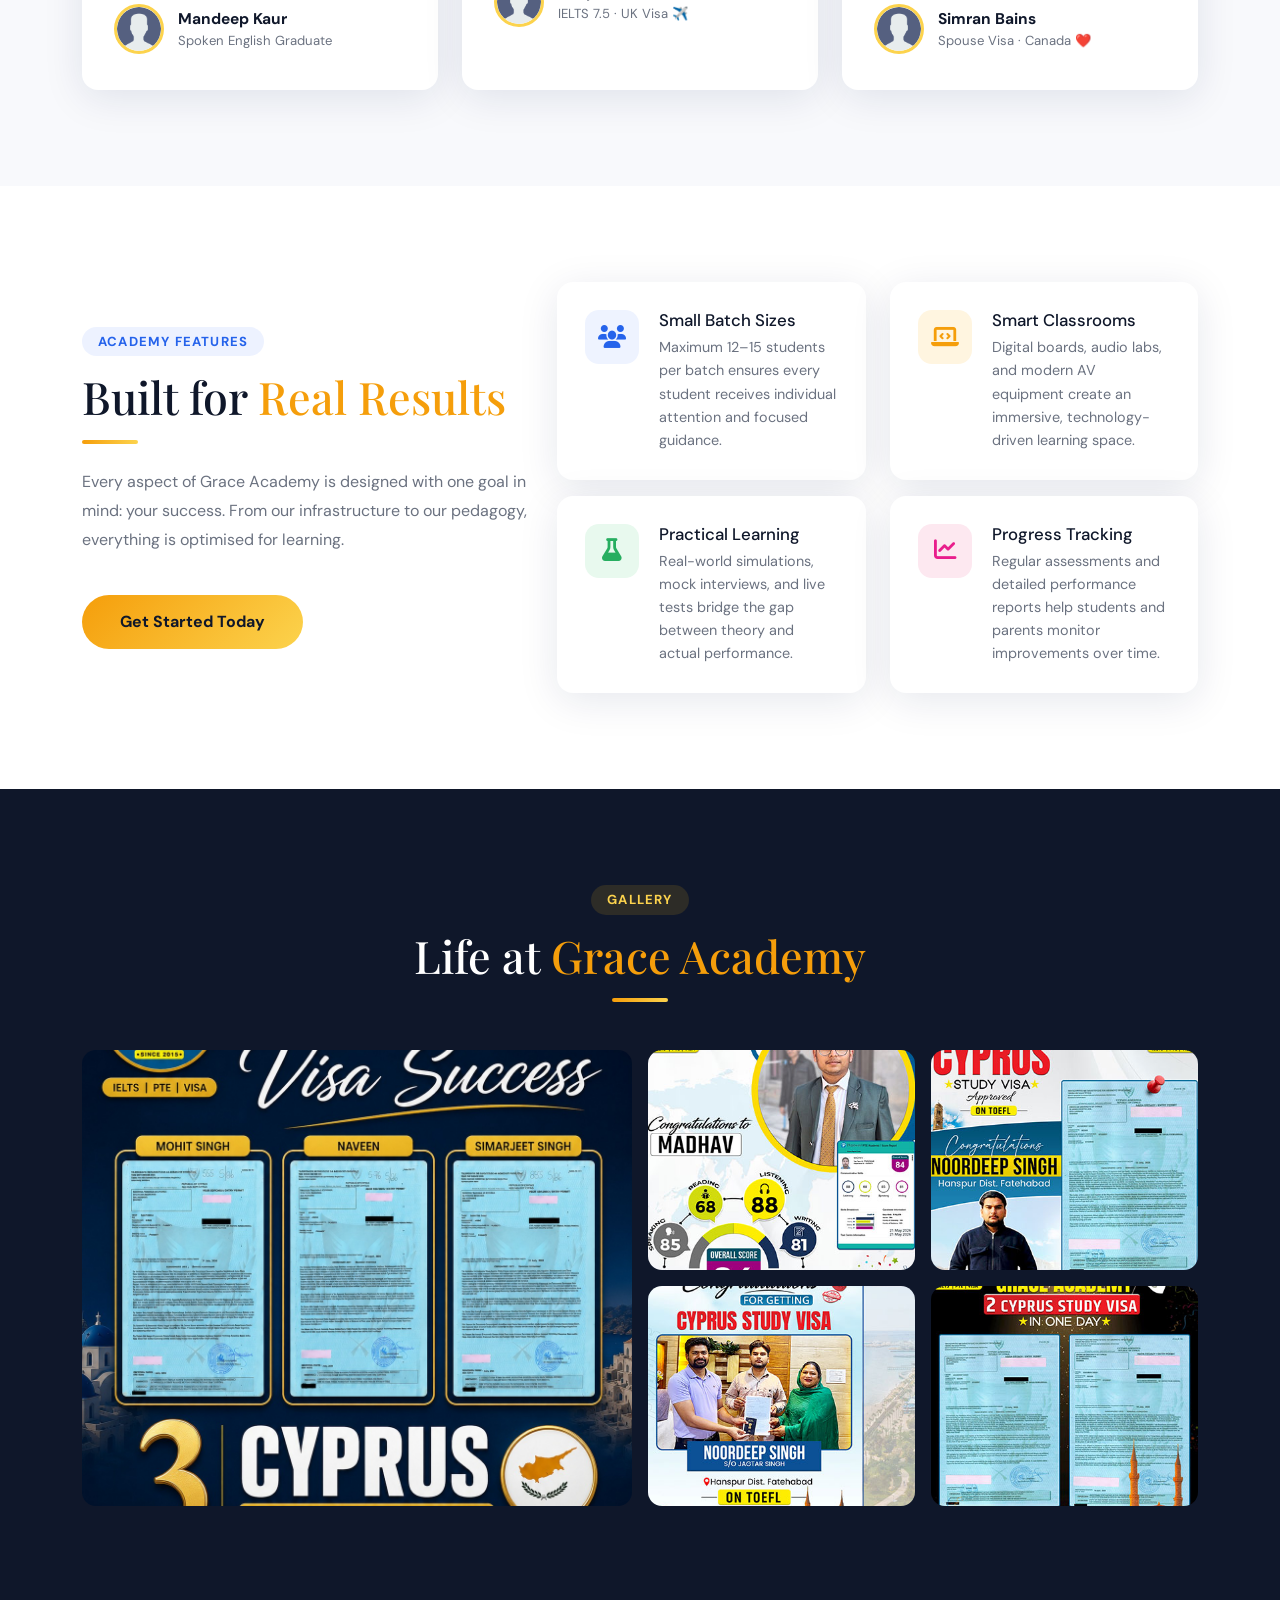
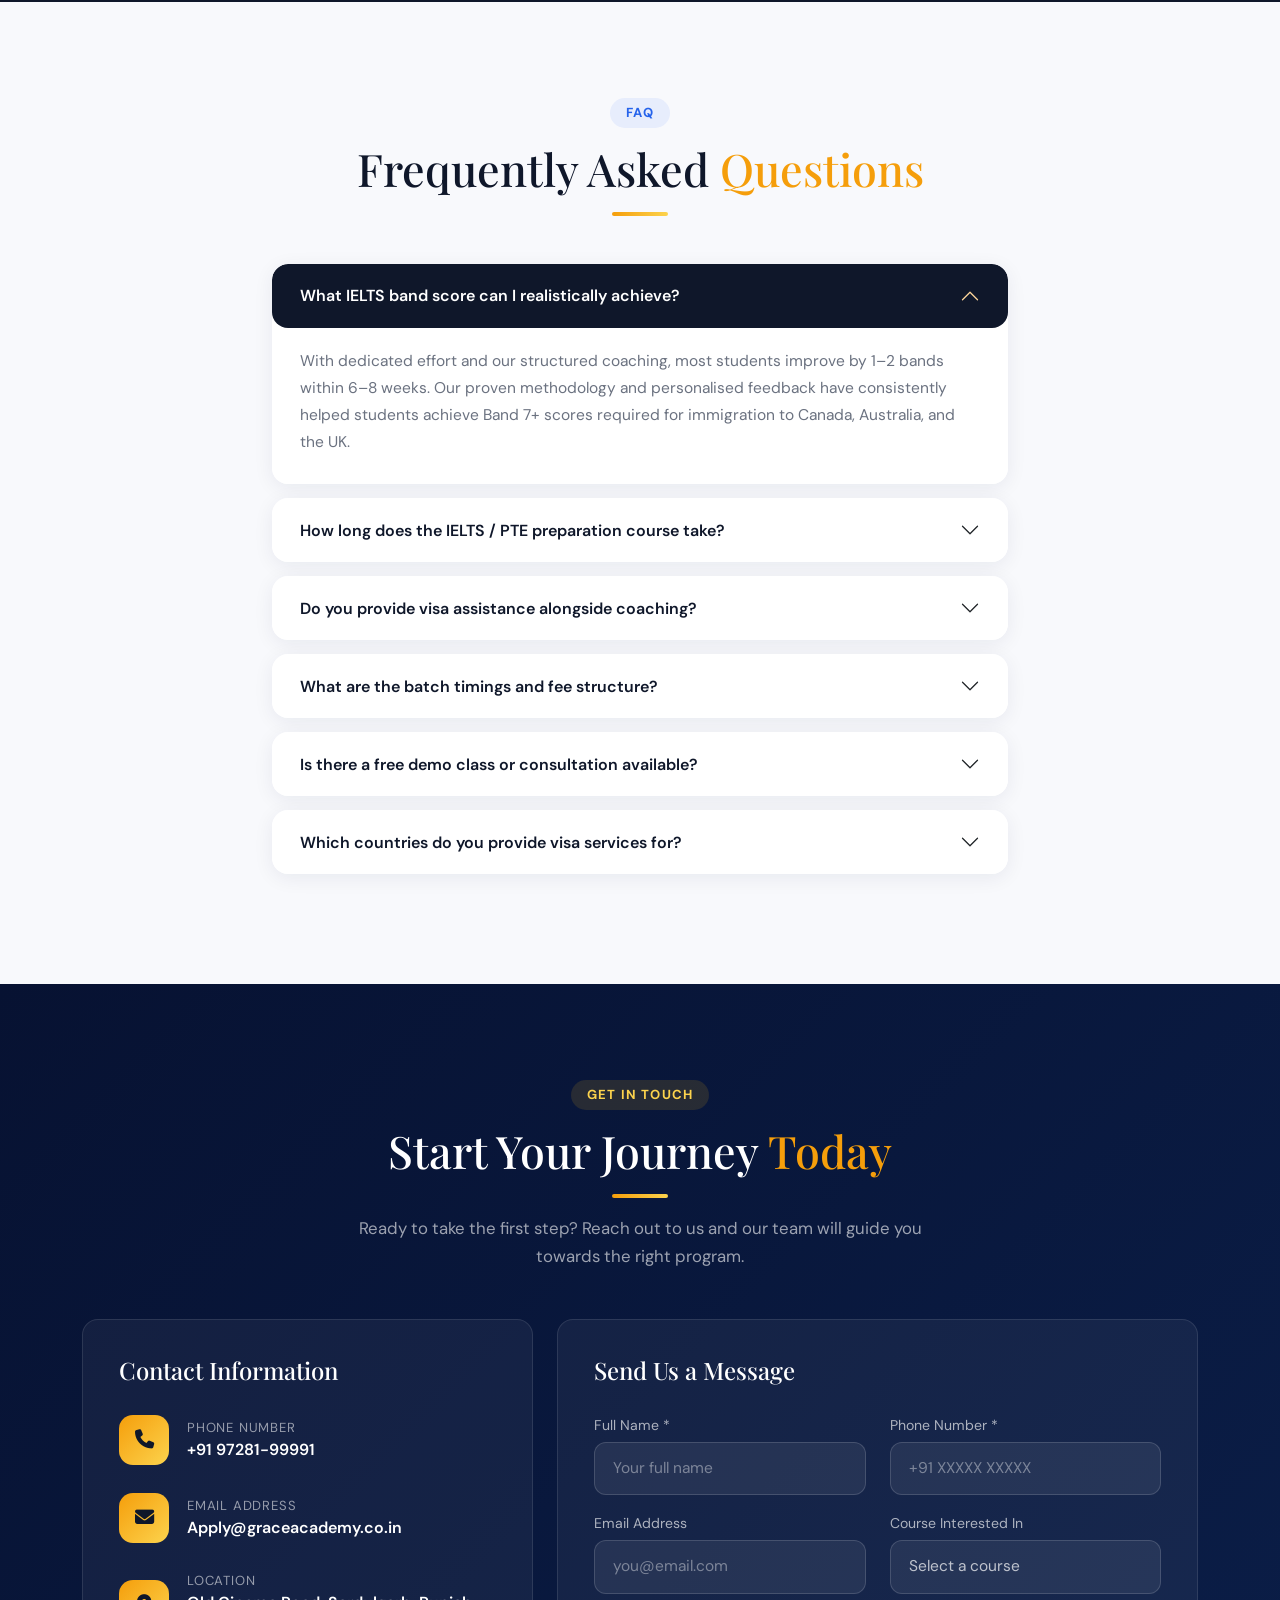
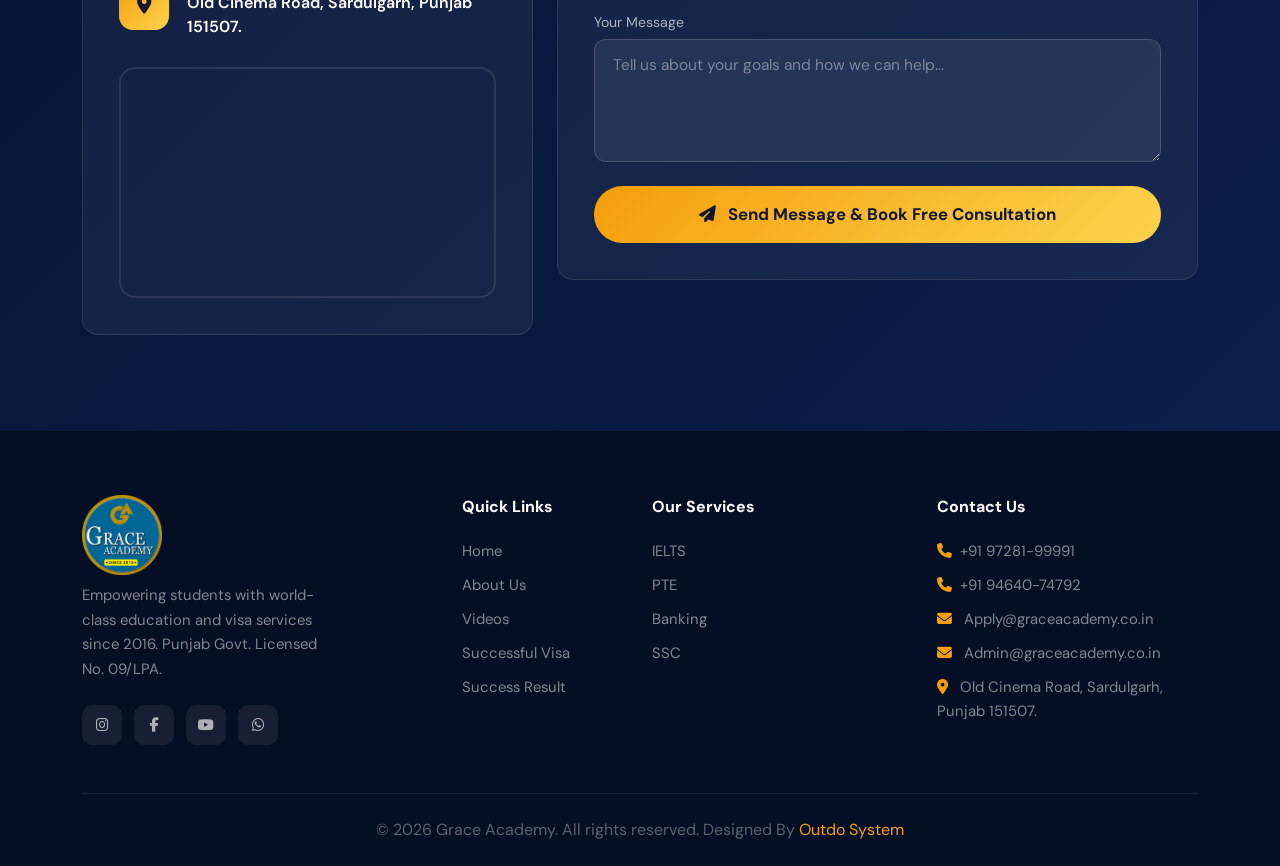
==== commit 6118460b: "Update index.html" ====
--- a/index.html
+++ b/index.html
@@ -14,6 +14,27 @@
 
 </head>
 <body>
+
+<!-- ═══════════════════════ NAVBAR ═══════════════════════════ -->
+<nav class="navbar navbar-expand-lg" id="mainNav">
+  <div class="container">
+    <a class="navbar-brand" href="index.php"><img src="img/graceacademy-logo.png" class="logo-w"></a>
+    <button class="navbar-toggler border-0" type="button" data-bs-toggle="collapse" data-bs-target="#navMenu">
+      <i class="fas fa-bars text-white"></i>
+    </button>
+    <div class="collapse navbar-collapse" id="navMenu">
+      <ul class="navbar-nav ms-auto align-items-lg-center gap-lg-1 mt-3 mt-lg-0">
+        <li class="nav-item"><a class="nav-link" href="#about">About</a></li>
+        <li class="nav-item"><a class="nav-link" href="#courses">Courses</a></li>
+        <li class="nav-item"><a class="nav-link" href="#why">Why Us</a></li>
+        <li class="nav-item"><a class="nav-link" href="#testimonials">Reviews</a></li>
+        <li class="nav-item"><a class="nav-link" href="#gallery">Gallery</a></li>
+        <li class="nav-item"><a class="nav-link" href="#faq">FAQ</a></li>
+        <li class="nav-item ms-lg-2"><a class="nav-link btn-nav" href="#contact">Enroll Now</a></li>
+      </ul>
+    </div>
+  </div>
+</nav>
 
   <!-- ═══════════════════════ HERO ══════════════════════════════ -->
 <section class="hero" id="home">
--- a/style.css
+++ b/style.css
@@ -431,3 +431,225 @@
     width:24px !important;
     height:24px !important;
 }
+
+
+/* ===================================================== */
+
+  :root {
+    --navy: #0F172A;
+    --blue: #2563EB;
+    --blue-light: #3B82F6;
+    --gold: #F59E0B;
+    --gold-light: #FCD34D;
+    --white: #FFFFFF;
+    --gray-50: #F8FAFC;
+    --gray-100: #F1F5F9;
+    --gray-200: #E2E8F0;
+    --gray-400: #94A3B8;
+    --gray-600: #475569;
+    --gray-800: #1E293B;
+    --font-display: 'Syne', sans-serif;
+    --font-body: 'DM Sans', sans-serif;
+    --radius: 16px;
+    --radius-lg: 24px;
+    --shadow: 0 4px 24px rgba(15,23,42,0.08);
+    --shadow-lg: 0 16px 48px rgba(15,23,42,0.14);
+    --shadow-blue: 0 8px 32px rgba(37,99,235,0.25);
+    --transition: all 0.35s cubic-bezier(0.4,0,0.2,1);
+  }
+
+  *, *::before, *::after { box-sizing: border-box; margin: 0; padding: 0; }
+
+  html { scroll-behavior: smooth; }
+
+
+
+ 
+  
+ 
+  
+    
+ 
+  
+
+
+  /* ===== DESTINATIONS ===== */
+  #destinations { background: var(--gray-50); }
+  .destinations-grid {
+    display: grid;
+    grid-template-columns: repeat(5, 1fr);
+    gap: 20px;
+    margin-top: 56px;
+  }
+  .dest-card {
+    border-radius: var(--radius-lg);
+    overflow: hidden;
+    position: relative;
+    height: 380px;
+    cursor: pointer;
+    transition: var(--transition);
+  }
+  .dest-card:hover { transform: scale(1.02); box-shadow: var(--shadow-lg); }
+  .dest-card-img {
+    width: 100%; height: 100%;
+    object-fit: cover;
+    transition: transform 0.6s ease;
+  }
+  .dest-card:hover .dest-card-img { transform: scale(1.08); }
+  .dest-card-overlay {
+    position: absolute;
+    inset: 0;
+    background: linear-gradient(180deg, transparent 30%, rgba(15,23,42,0.95) 100%);
+  }
+  .dest-card-content {
+    position: absolute;
+    bottom: 0; left: 0; right: 0;
+    padding: 24px 20px;
+  }
+  .dest-flag { font-size: 2rem; margin-bottom: 6px; display: block; }
+  .dest-card-content h3 {
+    font-family: var(--font-display);
+    font-size: 1.2rem;
+    font-weight: 700;
+    color: white;
+    margin-bottom: 8px;
+  }
+  .dest-info {
+    display: flex;
+    flex-direction: column;
+    gap: 4px;
+  }
+  .dest-info-item {
+    display: flex;
+    align-items: center;
+    gap: 6px;
+    font-size: 0.75rem;
+    color: rgba(255,255,255,0.75);
+  }
+  .dest-info-item i { color: var(--gold); }
+  .dest-tag {
+    display: inline-block;
+    background: var(--gold);
+    color: var(--navy);
+    font-size: 0.68rem;
+    font-weight: 700;
+    padding: 3px 10px;
+    border-radius: 50px;
+    margin-top: 8px;
+    text-transform: uppercase;
+    letter-spacing: 0.5px;
+  }
+
+  /* ===== JOURNEY ===== */
+  #journey { background: white; }
+  .journey-timeline {
+    display: flex;
+    align-items: flex-start;
+    justify-content: space-between;
+    position: relative;
+    margin-top: 64px;
+    padding: 0 16px;
+  }
+  .journey-timeline::before {
+    content: '';
+    position: absolute;
+    top: 28px;
+    left: 5%;
+    right: 5%;
+    height: 2px;
+    background: linear-gradient(90deg, var(--blue), var(--gold));
+  }
+  .journey-step {
+    display: flex;
+    flex-direction: column;
+    align-items: center;
+    gap: 16px;
+    flex: 1;
+    text-align: center;
+    position: relative;
+    z-index: 1;
+  }
+  .journey-icon {
+    width: 56px; height: 56px;
+    border-radius: 50%;
+    background: white;
+    border: 3px solid var(--blue);
+    display: flex;
+    align-items: center;
+    justify-content: center;
+    font-size: 1.2rem;
+    color: var(--blue);
+    transition: var(--transition);
+    box-shadow: 0 0 0 6px white;
+  }
+  .journey-step:hover .journey-icon {
+    background: var(--blue);
+    color: white;
+    transform: scale(1.15);
+  }
+  .journey-step:nth-child(odd) .journey-icon { border-color: var(--gold); color: var(--gold); }
+  .journey-step:nth-child(odd):hover .journey-icon { background: var(--gold); color: var(--navy); }
+  .journey-step-num {
+    position: absolute;
+    top: -10px; right: -4px;
+    width: 20px; height: 20px;
+    background: var(--navy);
+    color: white;
+    font-size: 0.65rem;
+    font-weight: 800;
+    border-radius: 50%;
+    display: flex;
+    align-items: center;
+    justify-content: center;
+  }
+  .journey-label {
+    font-family: var(--font-display);
+    font-size: 0.82rem;
+    font-weight: 700;
+    color: var(--navy);
+    line-height: 1.3;
+  }
+
+    @media (max-width: 768px) {
+    section { padding: 72px 0; }
+    .nav-links { display: none; }
+    .nav-hamburger { display: flex; }
+    .header-top { display: none; }
+    .about-grid { grid-template-columns: 1fr; gap: 48px; }
+    .about-img-stack { height: 360px; }
+    .about-features { grid-template-columns: 1fr 1fr; }
+    .features-grid { grid-template-columns: 1fr; }
+    .courses-grid { grid-template-columns: 1fr; }
+    .destinations-grid { grid-template-columns: repeat(2, 1fr); }
+    .dest-card { height: 280px; }
+    .journey-timeline { flex-direction: column; align-items: flex-start; gap: 0; padding: 0; }
+    .journey-timeline::before { display: none; }
+    .journey-step { flex-direction: row; text-align: left; padding: 16px 0; border-left: 2px solid rgba(37,99,235,0.3); padding-left: 32px; width: 100%; }
+    .journey-icon { flex-shrink: 0; }
+    .videos-grid { grid-template-columns: 1fr; }
+    .gallery-grid { columns: 2 120px; }
+    .trainers-grid { grid-template-columns: repeat(2, 1fr); }
+    .contact-grid { grid-template-columns: 1fr; }
+    .footer-grid { grid-template-columns: 1fr 1fr; gap: 32px; }
+    .hero-stat-divider { display: none; }
+    .hero-stats { gap: 24px; }
+    .mockcta-inner { flex-direction: column; text-align: center; }
+    .form-row { grid-template-columns: 1fr; }
+    .stats-grid { grid-template-columns: 1fr 1fr; }
+  }
+
+   @media (max-width: 480px) {
+    .destinations-grid { grid-template-columns: 1fr; }
+    .about-features { grid-template-columns: 1fr; }
+    .hero-btns { flex-direction: column; }
+    .footer-grid { grid-template-columns: 1fr; }
+    .trainers-grid { grid-template-columns: 1fr; }
+    .gallery-grid { columns: 1; }
+    .stats-grid { grid-template-columns: 1fr; }
+  }
+
+html,
+body{
+    overflow-x: hidden;
+    width: 100%;
+}
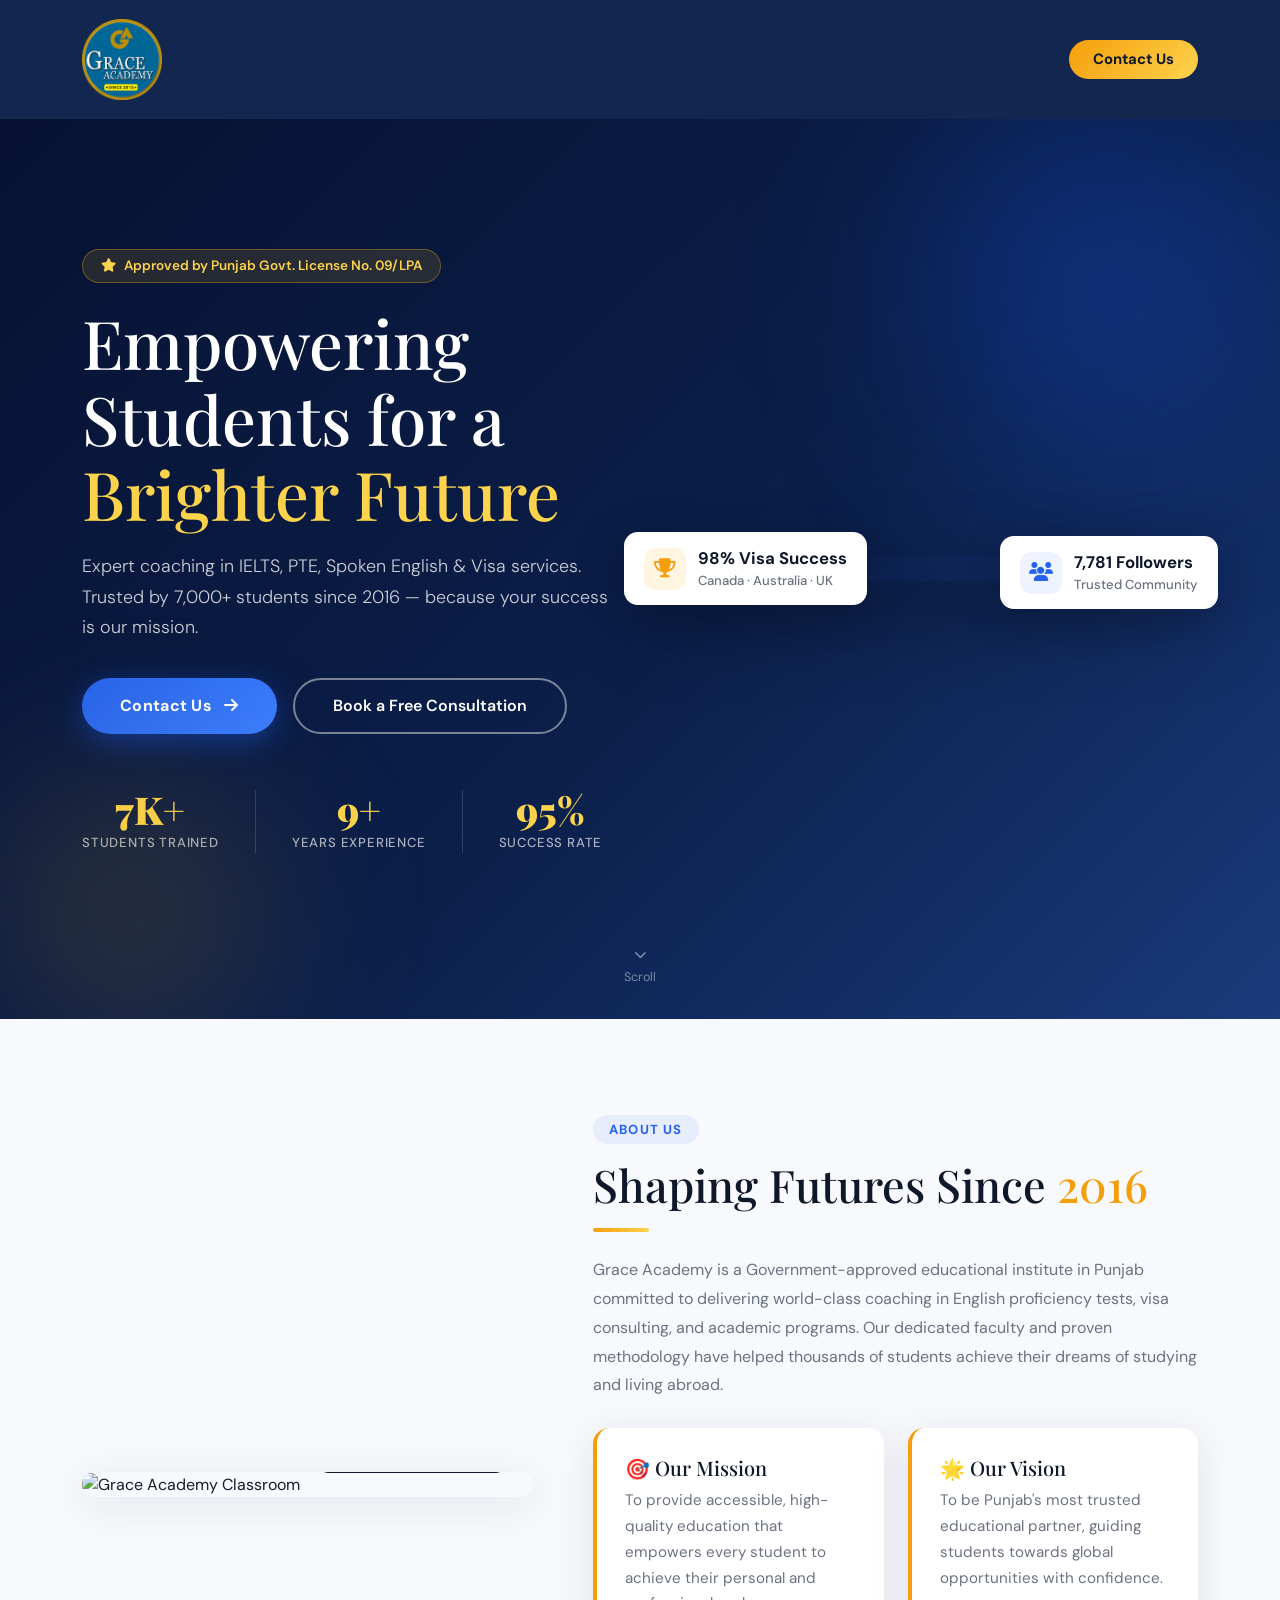
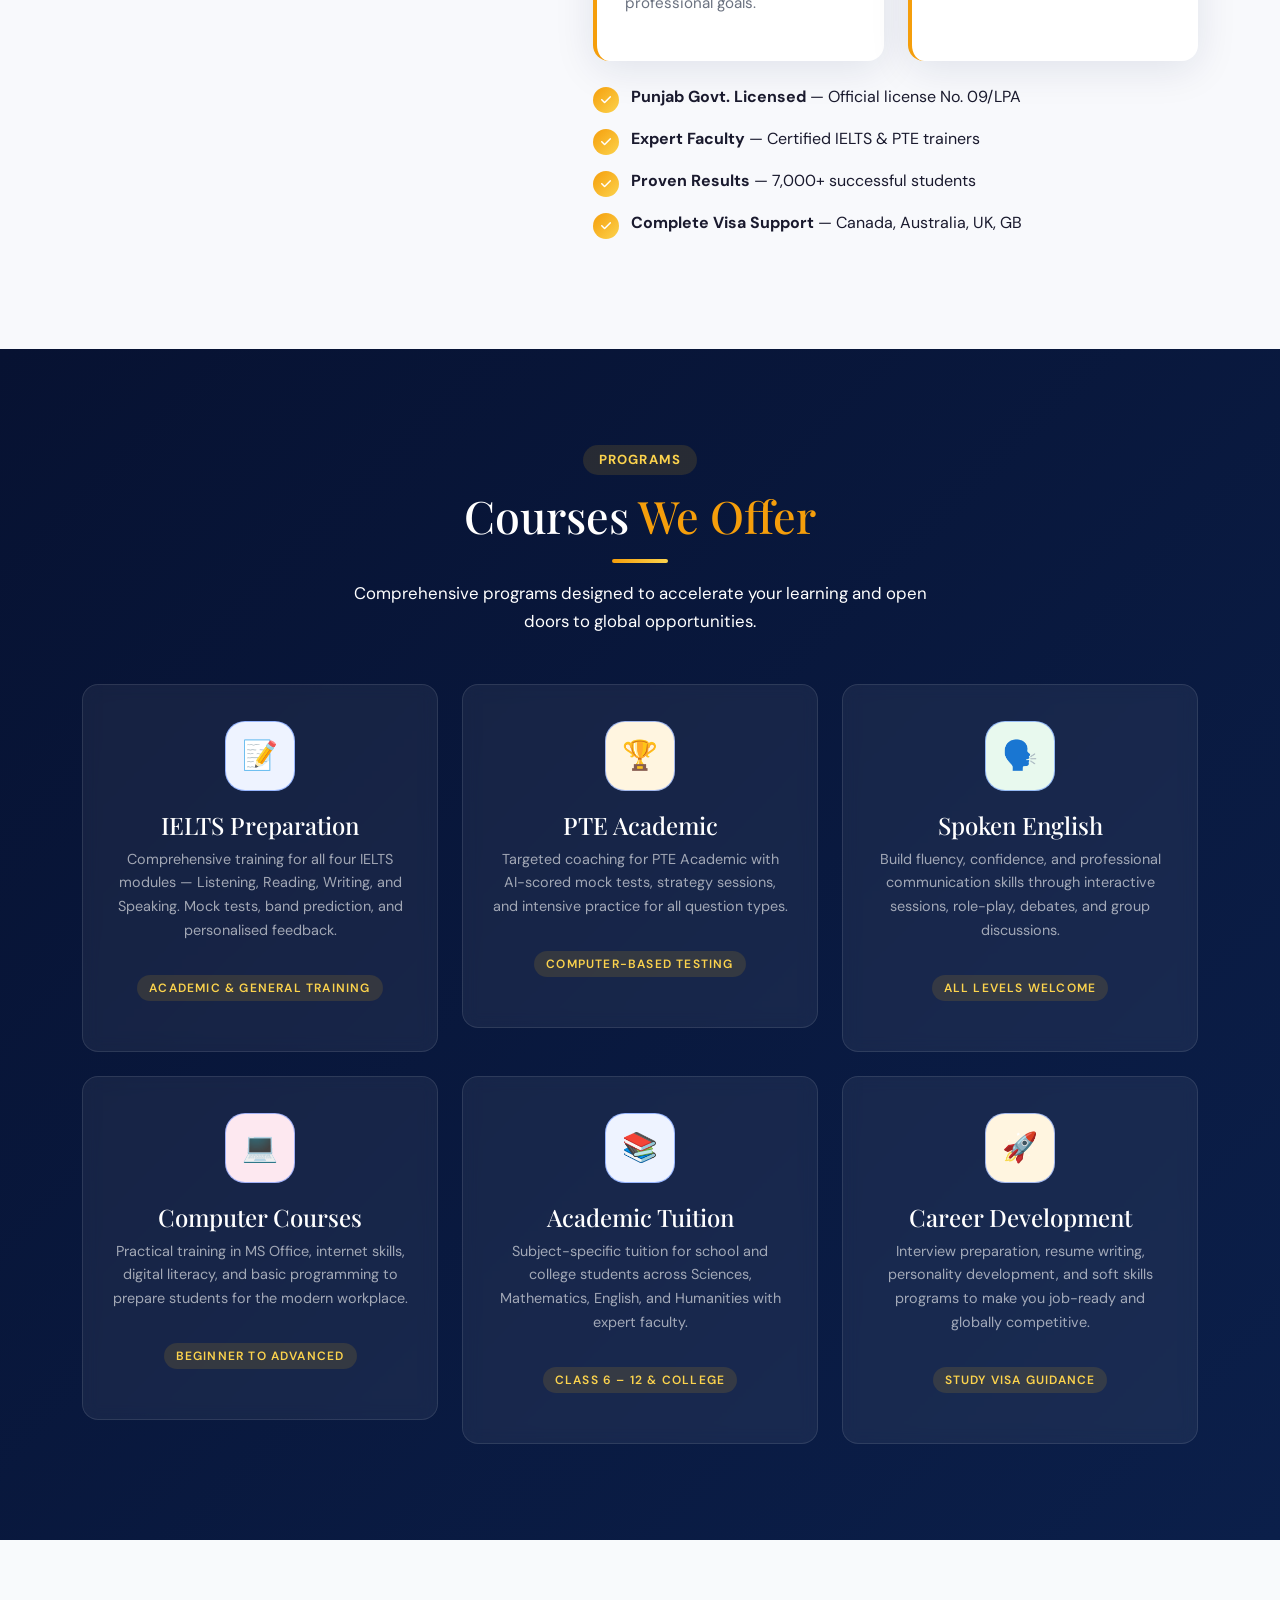
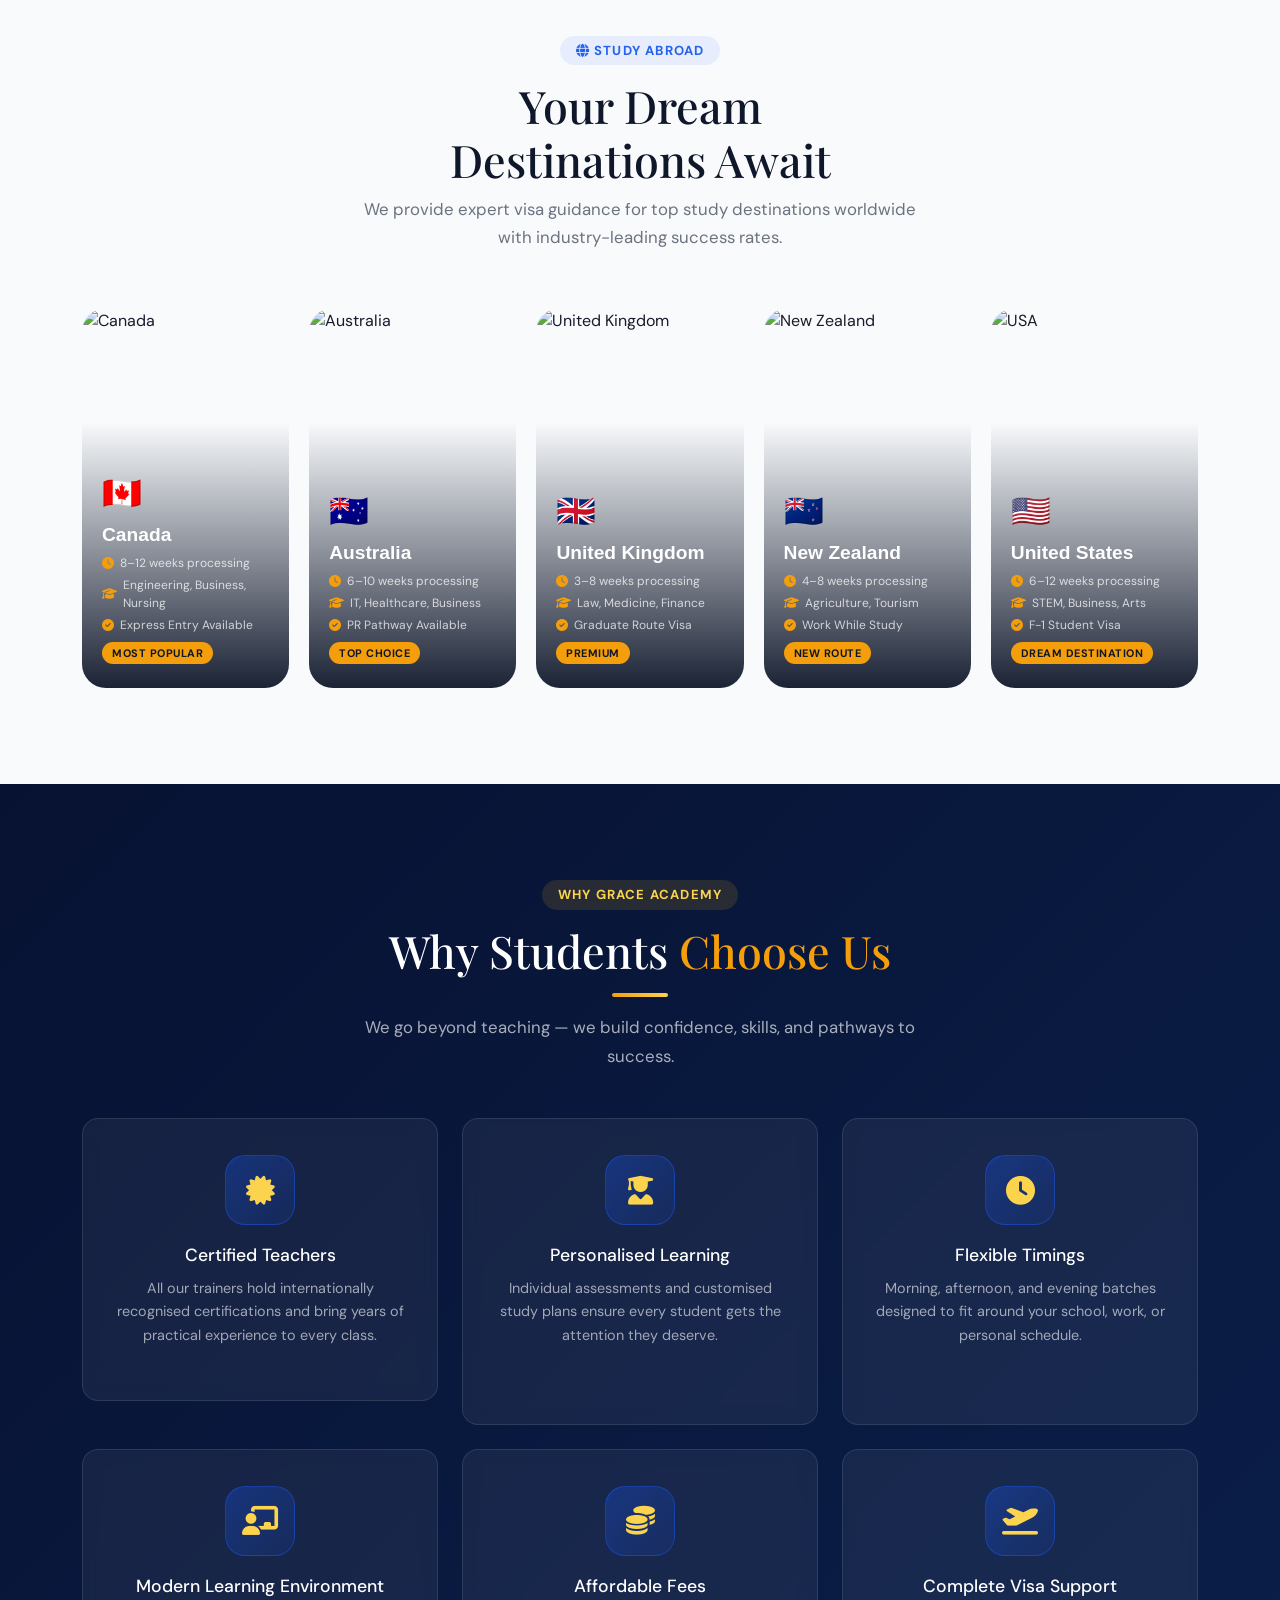
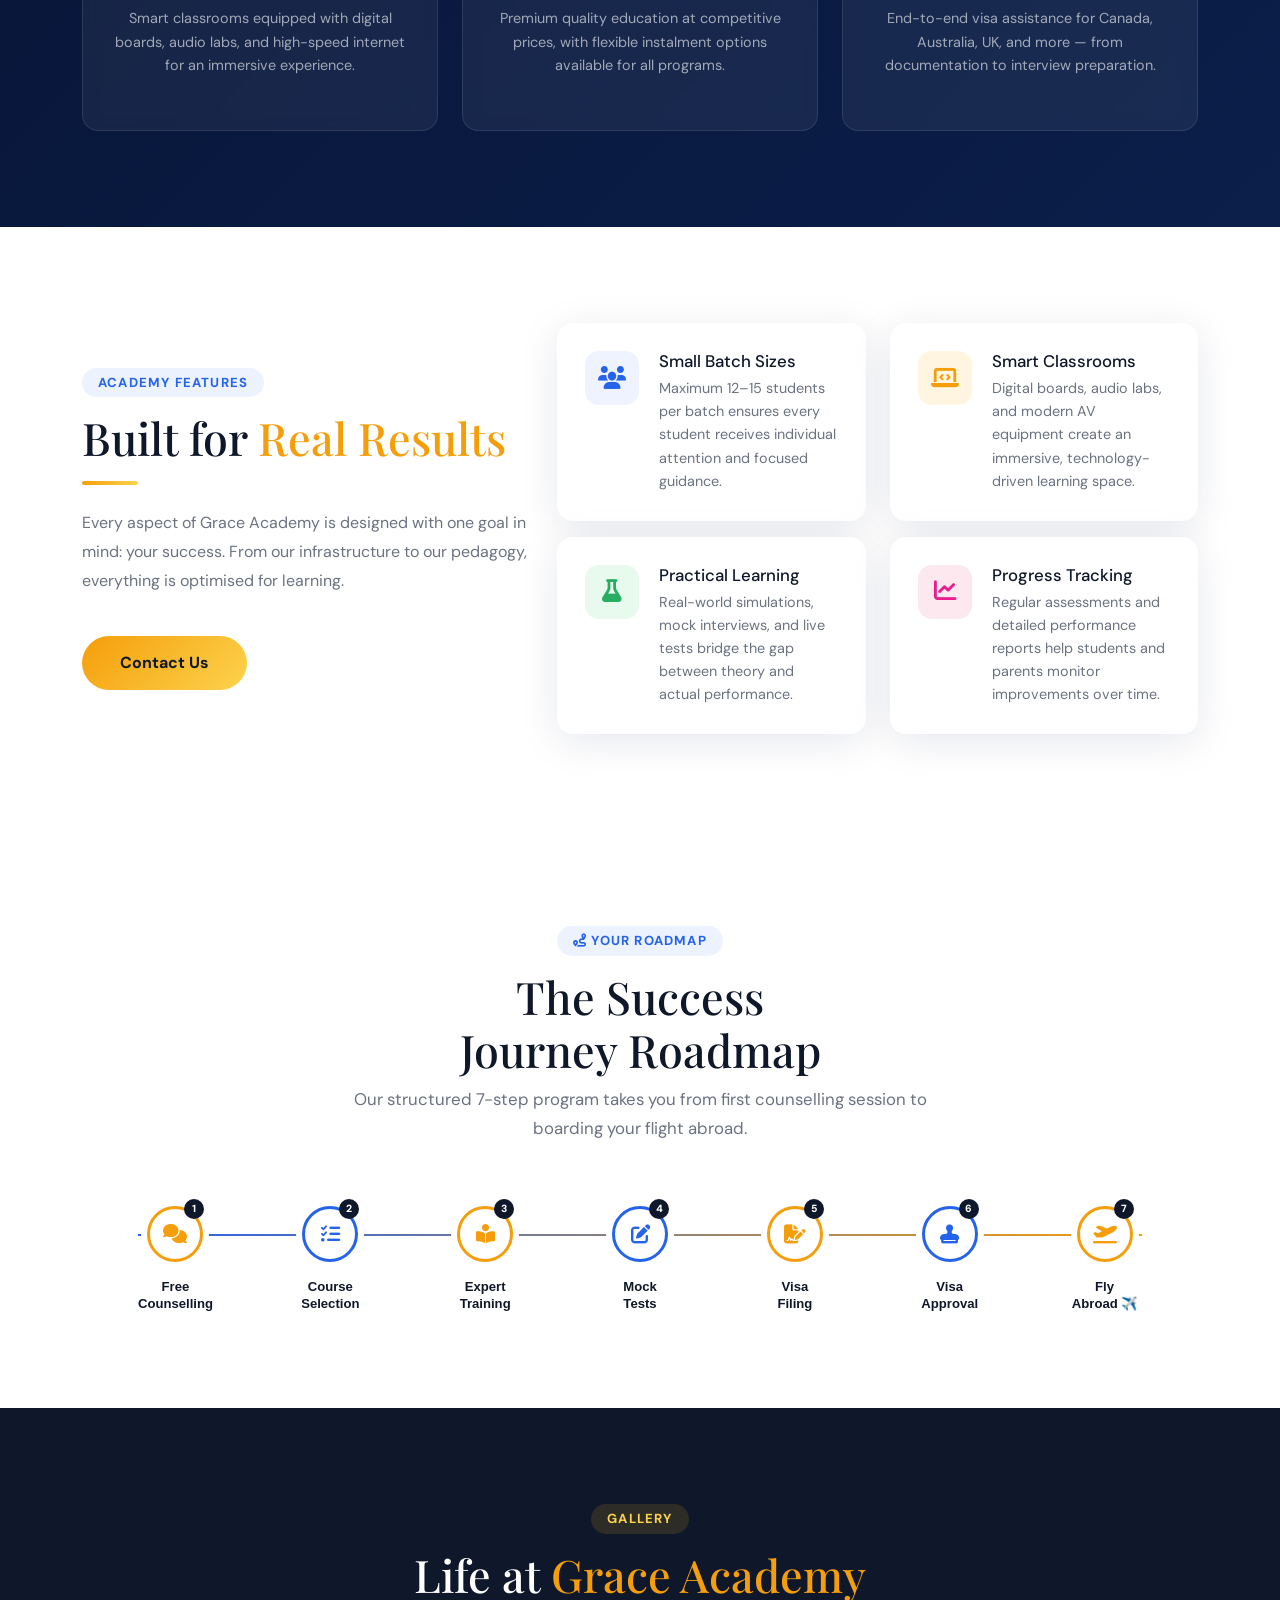
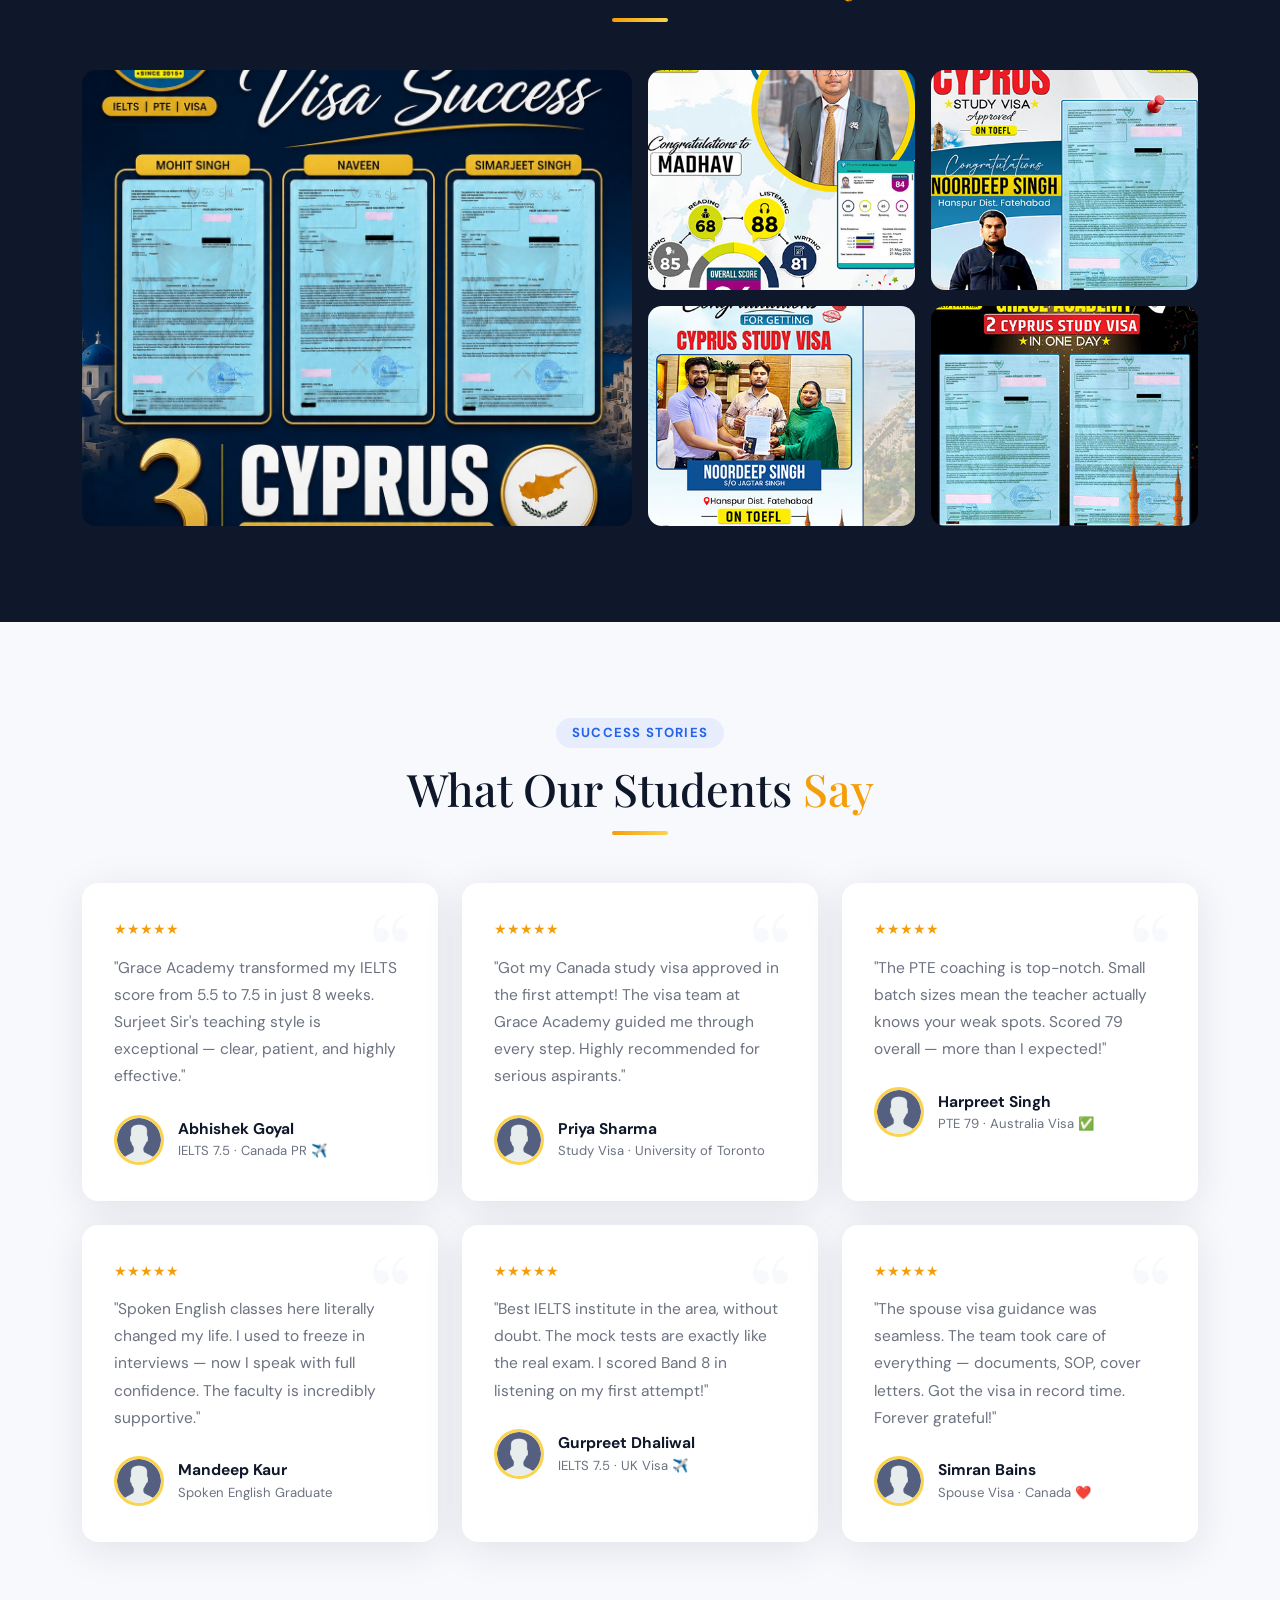
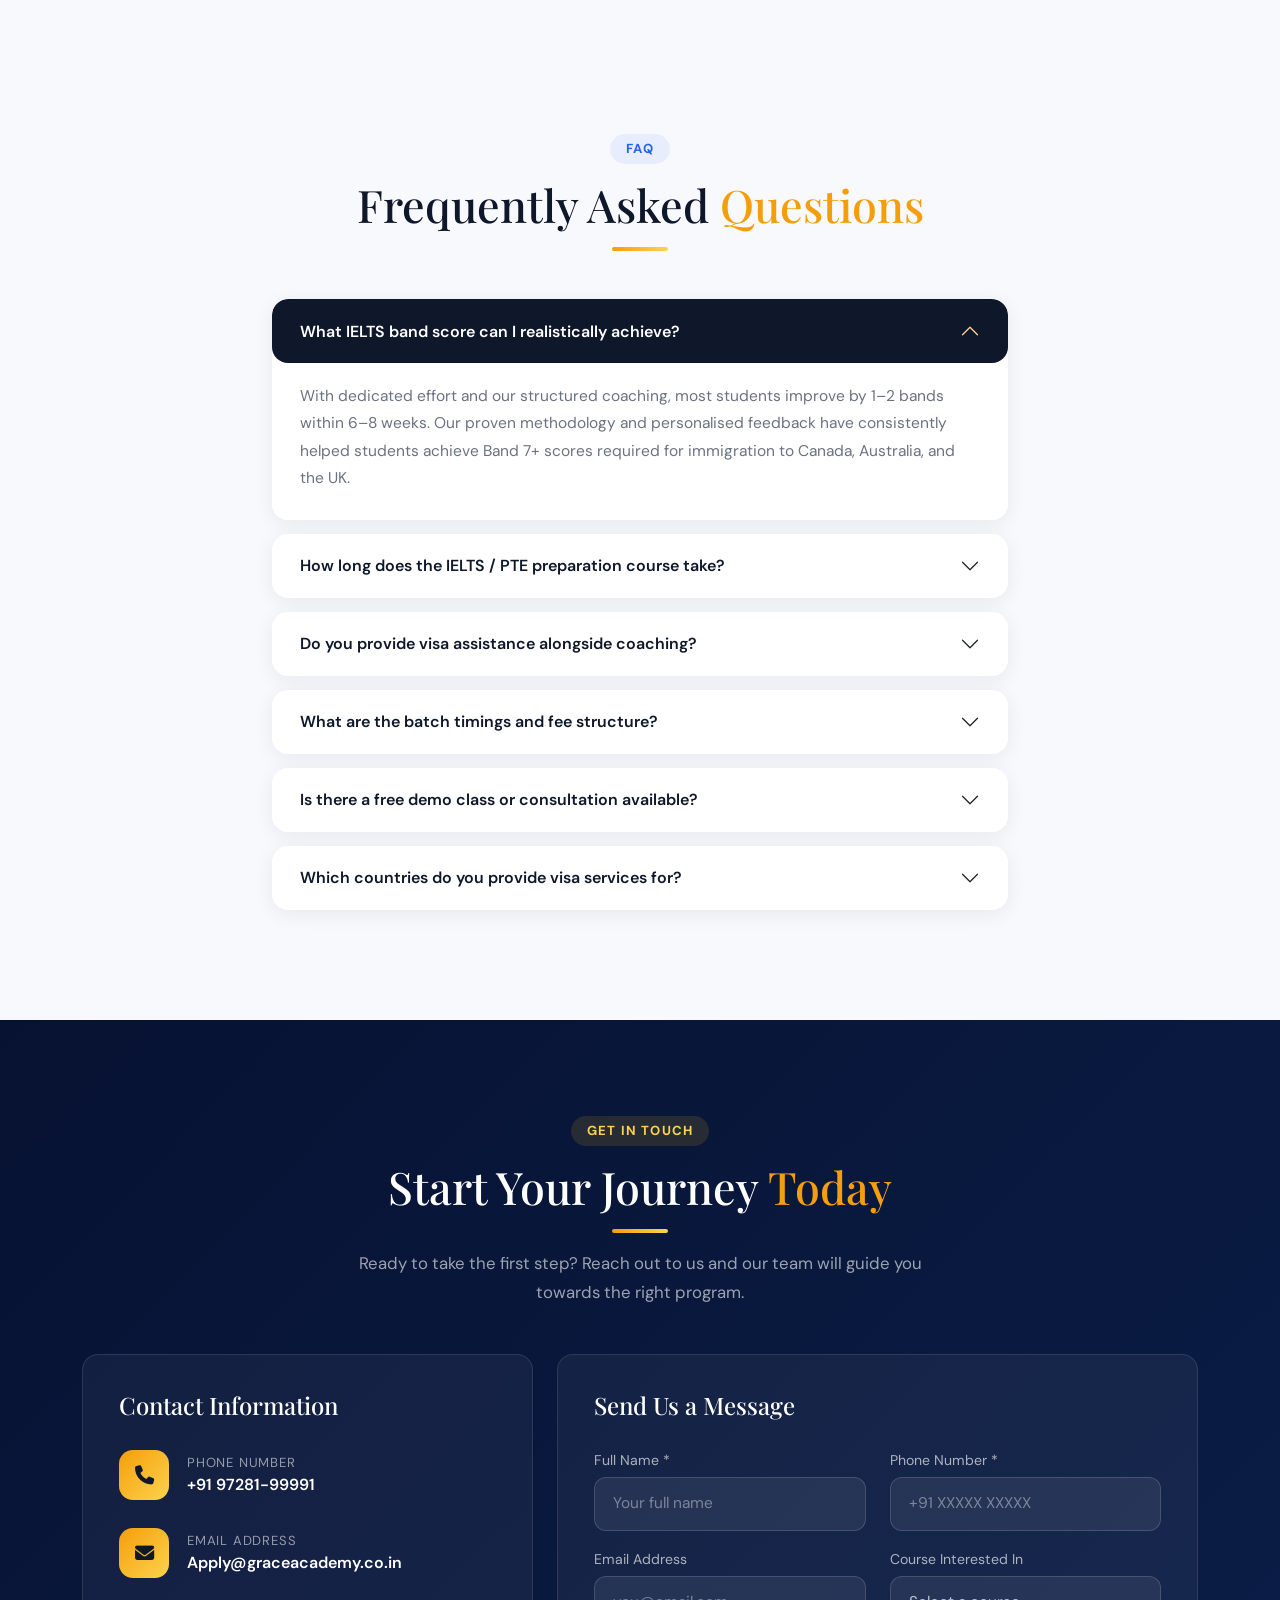
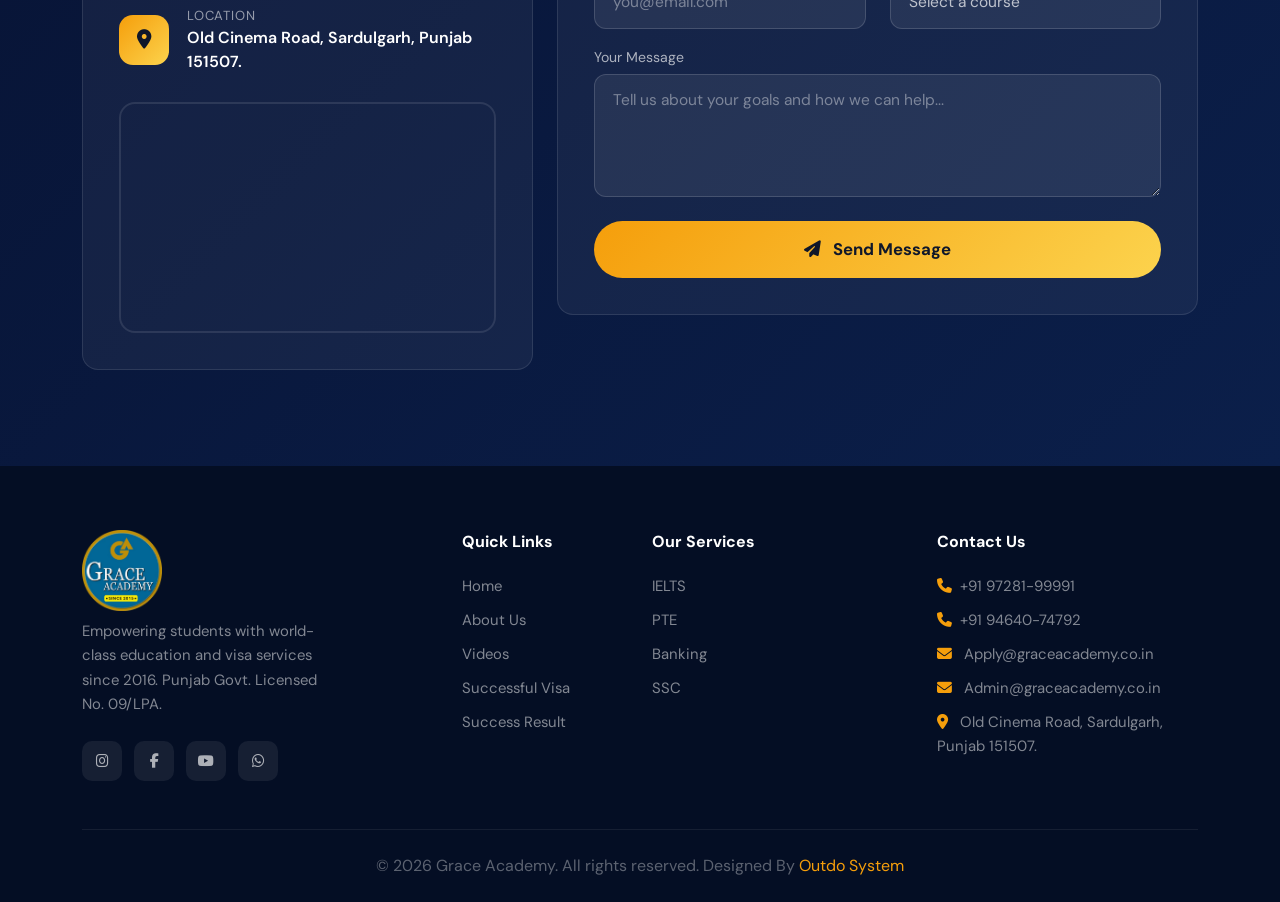
==== commit 83956831: "Update index.html" ====
--- a/index.html
+++ b/index.html
@@ -19,24 +19,24 @@
 <nav class="navbar navbar-expand-lg" id="mainNav">
   <div class="container">
     <a class="navbar-brand" href="index.php"><img src="img/graceacademy-logo.png" class="logo-w"></a>
-    <button class="navbar-toggler border-0" type="button" data-bs-toggle="collapse" data-bs-target="#navMenu">
+    <!-- <button class="navbar-toggler border-0" type="button" data-bs-toggle="collapse" data-bs-target="#navMenu">
       <i class="fas fa-bars text-white"></i>
-    </button>
+    </button> -->
     <div class="collapse navbar-collapse" id="navMenu">
       <ul class="navbar-nav ms-auto align-items-lg-center gap-lg-1 mt-3 mt-lg-0">
-        <li class="nav-item"><a class="nav-link" href="#about">About</a></li>
+        <!-- <li class="nav-item"><a class="nav-link" href="#about">About</a></li>
         <li class="nav-item"><a class="nav-link" href="#courses">Courses</a></li>
         <li class="nav-item"><a class="nav-link" href="#why">Why Us</a></li>
         <li class="nav-item"><a class="nav-link" href="#testimonials">Reviews</a></li>
         <li class="nav-item"><a class="nav-link" href="#gallery">Gallery</a></li>
-        <li class="nav-item"><a class="nav-link" href="#faq">FAQ</a></li>
-        <li class="nav-item ms-lg-2"><a class="nav-link btn-nav" href="#contact">Enroll Now</a></li>
+        <li class="nav-item"><a class="nav-link" href="#faq">FAQ</a></li> -->
+        <li class="nav-item ms-lg-2"><a class="nav-link btn-nav" href="#contact">Contact Us </a></li>
       </ul>
     </div>
   </div>
 </nav>
 
-  <!-- ═══════════════════════ HERO ══════════════════════════════ -->
+<!-- ═══════════════════════ HERO ══════════════════════════════ -->
 <section class="hero" id="home">
   <div class="hero-orb hero-orb-1"></div>
   <div class="hero-orb hero-orb-2"></div>
@@ -47,7 +47,7 @@
         <h1>Empowering Students for a <em>Brighter Future</em></h1>
         <p class="lead">Expert coaching in IELTS, PTE, Spoken English & Visa services. Trusted by 7,000+ students since 2016 — because your success is our mission.</p>
         <div class="d-flex flex-wrap gap-3">
-          <a href="#contact" class="btn btn-primary-cta">Enroll Now <i class="fas fa-arrow-right ms-2"></i></a>
+          <a href="#contact" class="btn btn-primary-cta">Contact Us  <i class="fas fa-arrow-right ms-2"></i></a>
           <a href="#contact" class="btn btn-outline-cta">Book a Free Consultation</a>
         </div>
         <div class="stat-grid">
@@ -66,10 +66,10 @@
             <div class="stat-label">Success Rate</div>
           </div>
           <div class="stat-divider"></div>
-          <div class="stat-item">
+          <!-- <div class="stat-item">
             <div class="stat-num">12</div>
             <div class="stat-label">Band Scores / Day</div>
-          </div>
+          </div> -->
         </div>
       </div>
       <div class="col-lg-6">
@@ -127,7 +127,10 @@
             <div class="col-md-6">
               <div class="about-card">
                 <h5>🌟 Our Vision</h5>
-                <p>To be Punjab's most trusted educational partner, guiding students towards global opportunities with confidence.</p>
+                <p>To be Punjab's most trusted educational partner, guiding students towards global opportunities with confidence.
+                  <br class="d-none d-md-block">
+                   <br class="d-none d-md-block">
+                </p>
               </div>
             </div>
           </div>
@@ -144,119 +147,62 @@
 </section>
 
 <!-- ═══════════════════════ COURSES ════════════════════════════ -->
-<section id="courses" style="background:#fff;">
+<section id=" why courses" class="why-section" >
   <div class="container">
     <div class="text-center mb-5 fade-up">
-      <span class="section-tag">Programs</span>
-      <h2 class="section-title">Courses <em>We Offer</em></h2>
+      <span class="section-tag" style="background:rgba(212,160,23,.15);color:var(--gold-light);">Programs</span>
+      <!-- <span class="section-tag"></span> -->
+      <h2 class="section-title text-white">Courses <em>We Offer</em></h2>
       <div class="divider-gold mx-auto my-3"></div>
-      <p class="section-sub">Comprehensive programs designed to accelerate your learning and open doors to global opportunities.</p>
+      <p class="section-sub text-white">Comprehensive programs designed to accelerate your learning and open doors to global opportunities.</p>
     </div>
     <div class="row gy-4">
       <div class="col-md-6 col-lg-4 fade-up" data-delay="1">
-        <div class="course-card">
-          <div class="course-icon" style="background:#EEF3FF;"><span>📝</span></div>
-          <h4>IELTS Preparation</h4>
+        <div class="why-card">
+          <div class="why-icon" style="background:#EEF3FF;"><span>📝</span></div>
+          <h4 class="text-white">IELTS Preparation</h4>
           <p>Comprehensive training for all four IELTS modules — Listening, Reading, Writing, and Speaking. Mock tests, band prediction, and personalised feedback.</p>
-          <span class="course-tag">Academic & General Training</span>
+          <span class="course-tag section-tag" style="background:rgba(212,160,23,.15);color:var(--gold-light);">Academic & General Training</span>
         </div>
       </div>
       <div class="col-md-6 col-lg-4 fade-up" data-delay="2">
-        <div class="course-card">
-          <div class="course-icon" style="background:#FFF5E0;"><span>🏆</span></div>
-          <h4>PTE Academic</h4>
+        <div class="why-card">
+          <div class="why-icon" style="background:#FFF5E0;"><span>🏆</span></div>
+          <h4 class="text-white">PTE Academic</h4>
           <p>Targeted coaching for PTE Academic with AI-scored mock tests, strategy sessions, and intensive practice for all question types.</p>
-          <span class="course-tag">Computer-Based Testing</span>
+          <span class="course-tag course-tag section-tag" style="background:rgba(212,160,23,.15);color:var(--gold-light);">Computer-Based Testing</span>
         </div>
       </div>
       <div class="col-md-6 col-lg-4 fade-up" data-delay="3">
-        <div class="course-card">
-          <div class="course-icon" style="background:#E8F9EE;"><span>🗣️</span></div>
-          <h4>Spoken English</h4>
+        <div class="why-card">
+          <div class="why-icon" style="background:#E8F9EE;"><span>🗣️</span></div>
+          <h4 class="text-white">Spoken English</h4>
           <p>Build fluency, confidence, and professional communication skills through interactive sessions, role-play, debates, and group discussions.</p>
-          <span class="course-tag">All Levels Welcome</span>
+          <span class="course-tag course-tag section-tag" style="background:rgba(212,160,23,.15);color:var(--gold-light);">All Levels Welcome</span>
         </div>
       </div>
       <div class="col-md-6 col-lg-4 fade-up" data-delay="1">
-        <div class="course-card">
-          <div class="course-icon" style="background:#FDE8F0;"><span>💻</span></div>
-          <h4>Computer Courses</h4>
+        <div class="why-card">
+          <div class="why-icon" style="background:#FDE8F0;"><span>💻</span></div>
+          <h4 class="text-white">Computer Courses</h4>
           <p>Practical training in MS Office, internet skills, digital literacy, and basic programming to prepare students for the modern workplace.</p>
-          <span class="course-tag">Beginner to Advanced</span>
+          <span class="course-tag course-tag section-tag" style="background:rgba(212,160,23,.15);color:var(--gold-light);">Beginner to Advanced</span>
         </div>
       </div>
       <div class="col-md-6 col-lg-4 fade-up" data-delay="2">
-        <div class="course-card">
-          <div class="course-icon" style="background:#EEF3FF;"><span>📚</span></div>
-          <h4>Academic Tuition</h4>
+        <div class="why-card">
+          <div class="why-icon" style="background:#EEF3FF;"><span>📚</span></div>
+          <h4 class="text-white">Academic Tuition</h4>
           <p>Subject-specific tuition for school and college students across Sciences, Mathematics, English, and Humanities with expert faculty.</p>
-          <span class="course-tag">Class 6 – 12 & College</span>
+          <span class="course-tag course-tag section-tag" style="background:rgba(212,160,23,.15);color:var(--gold-light);">Class 6 – 12 & College</span>
         </div>
       </div>
       <div class="col-md-6 col-lg-4 fade-up" data-delay="3">
-        <div class="course-card">
-          <div class="course-icon" style="background:#FFF5E0;"><span>🚀</span></div>
-          <h4>Career Development</h4>
+        <div class="why-card">
+          <div class="why-icon" style="background:#FFF5E0;"><span>🚀</span></div>
+          <h4 class="text-white">Career Development</h4>
           <p>Interview preparation, resume writing, personality development, and soft skills programs to make you job-ready and globally competitive.</p>
-          <span class="course-tag">Study Visa Guidance</span>
-        </div>
-      </div>
-    </div>
-  </div>
-</section>
-
-<!-- ═══════════════════════ WHY CHOOSE US ══════════════════════ -->
-<section class="why-section" id="why">
-  <div class="container" style="position:relative;z-index:1;">
-    <div class="text-center mb-5 fade-up">
-      <span class="section-tag" style="background:rgba(212,160,23,.15);color:var(--gold-light);">Why Grace Academy</span>
-      <h2 class="section-title" style="color:#fff;">Why Students <em>Choose Us</em></h2>
-      <div class="divider-gold mx-auto my-3"></div>
-      <p class="section-sub" style="color:rgba(255,255,255,.65);">We go beyond teaching — we build confidence, skills, and pathways to success.</p>
-    </div>
-    <div class="row gy-4">
-      <div class="col-md-6 col-lg-4 fade-up" data-delay="1">
-        <div class="why-card">
-          <div class="why-icon"><i class="fas fa-certificate text-gold-light"></i></div>
-          <h5>Certified Teachers</h5>
-          <p>All our trainers hold internationally recognised certifications and bring years of practical experience to every class.</p>
-        </div>
-      </div>
-      <div class="col-md-6 col-lg-4 fade-up" data-delay="2">
-        <div class="why-card">
-          <div class="why-icon"><i class="fas fa-user-graduate text-gold-light"></i></div>
-          <h5>Personalised Learning</h5>
-          <p>Individual assessments and customised study plans ensure every student gets the attention they deserve.</p>
-            <br class="d-none d-md-block"> 
-        </div>
-      </div>
-      <div class="col-md-6 col-lg-4 fade-up" data-delay="3">
-        <div class="why-card">
-          <div class="why-icon"><i class="fas fa-clock text-gold-light"></i></div>
-          <h5>Flexible Timings</h5>
-          <p>Morning, afternoon, and evening batches designed to fit around your school, work, or personal schedule.</p>
-            <br class="d-none d-md-block"> 
-        </div>
-      </div>
-      <div class="col-md-6 col-lg-4 fade-up" data-delay="1">
-        <div class="why-card">
-          <div class="why-icon"><i class="fas fa-chalkboard-teacher text-gold-light"></i></div>
-          <h5>Modern Learning Environment</h5>
-          <p>Smart classrooms equipped with digital boards, audio labs, and high-speed internet for an immersive experience.</p>
-        </div>
-      </div>
-      <div class="col-md-6 col-lg-4 fade-up" data-delay="2">
-        <div class="why-card">
-          <div class="why-icon"><i class="fas fa-coins text-gold-light"></i></div>
-          <h5>Affordable Fees</h5>
-          <p>Premium quality education at competitive prices, with flexible instalment options available for all programs.</p>
-        </div>
-      </div>
-      <div class="col-md-6 col-lg-4 fade-up" data-delay="3">
-        <div class="why-card">
-          <div class="why-icon"><i class="fas fa-plane-departure text-gold-light"></i></div>
-          <h5>Complete Visa Support</h5>
-          <p>End-to-end visa assistance for Canada, Australia, UK, and more — from documentation to interview preparation.</p>
+          <span class="course-tag course-tag section-tag" style="background:rgba(212,160,23,.15);color:var(--gold-light);">Study Visa Guidance</span>
         </div>
       </div>
     </div>
@@ -346,153 +292,60 @@
   </div>
 </section>
 
-<!-- ===== JOURNEY ===== -->
-<section id="journey">
-  <div class="container">
-    <div class="text-center" data-aos="fade-up">
-      <div class="section-tag"><i class="fas fa-route"></i> Your Roadmap</div>
-      <h2 class="section-title">The Success<br><span class="highlight">Journey Roadmap</span></h2>
-      <p class="section-sub">Our structured 7-step program takes you from first counselling session to boarding your flight abroad.</p>
-    </div>
-    <div class="journey-timeline" data-aos="fade-up" data-aos-delay="100">
-      <div class="journey-step">
-        <div class="journey-icon" style="position:relative">
-          <i class="fas fa-comments"></i>
-          <span class="journey-step-num">1</span>
-        </div>
-        <div class="journey-label">Free<br>Counselling</div>
-      </div>
-      <div class="journey-step">
-        <div class="journey-icon" style="position:relative">
-          <i class="fas fa-list-check"></i>
-          <span class="journey-step-num">2</span>
-        </div>
-        <div class="journey-label">Course<br>Selection</div>
-      </div>
-      <div class="journey-step">
-        <div class="journey-icon" style="position:relative">
-          <i class="fas fa-book-reader"></i>
-          <span class="journey-step-num">3</span>
-        </div>
-        <div class="journey-label">Expert<br>Training</div>
-      </div>
-      <div class="journey-step">
-        <div class="journey-icon" style="position:relative">
-          <i class="fas fa-pen-to-square"></i>
-          <span class="journey-step-num">4</span>
-        </div>
-        <div class="journey-label">Mock<br>Tests</div>
-      </div>
-      <div class="journey-step">
-        <div class="journey-icon" style="position:relative">
-          <i class="fas fa-file-signature"></i>
-          <span class="journey-step-num">5</span>
-        </div>
-        <div class="journey-label">Visa<br>Filing</div>
-      </div>
-      <div class="journey-step">
-        <div class="journey-icon" style="position:relative">
-          <i class="fas fa-stamp"></i>
-          <span class="journey-step-num">6</span>
-        </div>
-        <div class="journey-label">Visa<br>Approval</div>
-      </div>
-      <div class="journey-step">
-        <div class="journey-icon" style="position:relative">
-          <i class="fas fa-plane-departure"></i>
-          <span class="journey-step-num">7</span>
-        </div>
-        <div class="journey-label">Fly<br>Abroad ✈️</div>
-      </div>
-    </div>
-  </div>
-</section>
-
-<!-- ═══════════════════════ TESTIMONIALS ═══════════════════════ -->
-<section class="testimonials-section" id="testimonials">
-  <div class="container">
+
+
+<!-- ═══════════════════════ WHY CHOOSE US ══════════════════════ -->
+<section class="why-section" id="why">
+  <div class="container" style="position:relative;z-index:1;">
     <div class="text-center mb-5 fade-up">
-      <span class="section-tag">Success Stories</span>
-      <h2 class="section-title">What Our Students <em>Say</em></h2>
+      <span class="section-tag" style="background:rgba(212,160,23,.15);color:var(--gold-light);">Why Grace Academy</span>
+      <h2 class="section-title" style="color:#fff;">Why Students <em>Choose Us</em></h2>
       <div class="divider-gold mx-auto my-3"></div>
+      <p class="section-sub" style="color:rgba(255,255,255,.65);">We go beyond teaching — we build confidence, skills, and pathways to success.</p>
     </div>
     <div class="row gy-4">
       <div class="col-md-6 col-lg-4 fade-up" data-delay="1">
-        <div class="testi-card">
-          <div class="stars">★★★★★</div>
-          <p>"Grace Academy transformed my IELTS score from 5.5 to 7.5 in just 8 weeks. Surjeet Sir's teaching style is exceptional — clear, patient, and highly effective."</p>
-          <div class="testi-author">
-            <img src="img/user-icon.png" class="testi-avatar" alt="Abhishek Goyal">
-            <div>
-              <div class="testi-name">Abhishek Goyal</div>
-              <div class="testi-role">IELTS 7.5 · Canada PR ✈️</div>
-            </div>
-          </div>
+        <div class="why-card">
+          <div class="why-icon"><i class="fas fa-certificate text-gold-light"></i></div>
+          <h5>Certified Teachers</h5>
+          <p>All our trainers hold internationally recognised certifications and bring years of practical experience to every class.</p>
         </div>
       </div>
       <div class="col-md-6 col-lg-4 fade-up" data-delay="2">
-        <div class="testi-card">
-          <div class="stars">★★★★★</div>
-          <p>"Got my Canada study visa approved in the first attempt! The visa team at Grace Academy guided me through every step. Highly recommended for serious aspirants."</p>
-          <div class="testi-author">
-            <img src="img/user-icon.png" class="testi-avatar" alt="Priya Sharma">
-            <div>
-              <div class="testi-name">Priya Sharma</div>
-              <div class="testi-role">Study Visa · University of Toronto</div>
-            </div>
-          </div>
+        <div class="why-card">
+          <div class="why-icon"><i class="fas fa-user-graduate text-gold-light"></i></div>
+          <h5>Personalised Learning</h5>
+          <p>Individual assessments and customised study plans ensure every student gets the attention they deserve.</p>
+            <br class="d-none d-md-block"> 
         </div>
       </div>
       <div class="col-md-6 col-lg-4 fade-up" data-delay="3">
-        <div class="testi-card">
-          <div class="stars">★★★★★</div>
-          <p>"The PTE coaching is top-notch. Small batch sizes mean the teacher actually knows your weak spots. Scored 79 overall — more than I expected!"</p>
-          <div class="testi-author">
-            <img src="img/user-icon.png" class="testi-avatar" alt="Harpreet Singh">
-            <div>
-              <div class="testi-name">Harpreet Singh</div>
-              <div class="testi-role">PTE 79 · Australia Visa ✅</div>
-            </div>
-          </div>
+        <div class="why-card">
+          <div class="why-icon"><i class="fas fa-clock text-gold-light"></i></div>
+          <h5>Flexible Timings</h5>
+          <p>Morning, afternoon, and evening batches designed to fit around your school, work, or personal schedule.</p>
+            <br class="d-none d-md-block"> 
         </div>
       </div>
       <div class="col-md-6 col-lg-4 fade-up" data-delay="1">
-        <div class="testi-card">
-          <div class="stars">★★★★★</div>
-          <p>"Spoken English classes here literally changed my life. I used to freeze in interviews — now I speak with full confidence. The faculty is incredibly supportive."</p>
-          <div class="testi-author">
-            <img src="img/user-icon.png" class="testi-avatar" alt="Mandeep Kaur">
-            <div>
-              <div class="testi-name">Mandeep Kaur</div>
-              <div class="testi-role">Spoken English Graduate</div>
-            </div>
-          </div>
+        <div class="why-card">
+          <div class="why-icon"><i class="fas fa-chalkboard-teacher text-gold-light"></i></div>
+          <h5>Modern Learning Environment</h5>
+          <p>Smart classrooms equipped with digital boards, audio labs, and high-speed internet for an immersive experience.</p>
         </div>
       </div>
       <div class="col-md-6 col-lg-4 fade-up" data-delay="2">
-        <div class="testi-card">
-          <div class="stars">★★★★★</div>
-          <p>"Best IELTS institute in the area, without doubt. The mock tests are exactly like the real exam. I scored Band 8 in listening on my first attempt!"</p>
-          <div class="testi-author">
-            <img src="img/user-icon.png" class="testi-avatar" alt="Gurpreet Dhaliwal">
-            <div>
-              <div class="testi-name">Gurpreet Dhaliwal</div>
-              <div class="testi-role">IELTS 7.5 · UK Visa ✈️</div>
-            </div>
-          </div>
+        <div class="why-card">
+          <div class="why-icon"><i class="fas fa-coins text-gold-light"></i></div>
+          <h5>Affordable Fees</h5>
+          <p>Premium quality education at competitive prices, with flexible instalment options available for all programs.</p>
         </div>
       </div>
       <div class="col-md-6 col-lg-4 fade-up" data-delay="3">
-        <div class="testi-card">
-          <div class="stars">★★★★★</div>
-          <p>"The spouse visa guidance was seamless. The team took care of everything — documents, SOP, cover letters. Got the visa in record time. Forever grateful!"</p>
-          <div class="testi-author">
-            <img src="img/user-icon.png" class="testi-avatar" alt="Simran Bains">
-            <div>
-              <div class="testi-name">Simran Bains</div>
-              <div class="testi-role">Spouse Visa · Canada ❤️</div>
-            </div>
-          </div>
+        <div class="why-card">
+          <div class="why-icon"><i class="fas fa-plane-departure text-gold-light"></i></div>
+          <h5>Complete Visa Support</h5>
+          <p>End-to-end visa assistance for Canada, Australia, UK, and more — from documentation to interview preparation.</p>
         </div>
       </div>
     </div>
@@ -508,7 +361,7 @@
         <h2 class="section-title mb-3">Built for <em>Real Results</em></h2>
         <div class="divider-gold mb-4"></div>
         <p style="color:var(--muted);line-height:1.8;">Every aspect of Grace Academy is designed with one goal in mind: your success. From our infrastructure to our pedagogy, everything is optimised for learning.</p>
-        <a href="#contact" class="btn btn-gold mt-4">Get Started Today</a>
+        <a href="#contact" class="btn btn-gold mt-4">Contact Us </a>
       </div>
       <div class="col-lg-7 fade-up" data-delay="2">
         <div class="row gy-3">
@@ -549,6 +402,68 @@
             </div>
           </div>
         </div>
+      </div>
+    </div>
+  </div>
+</section>
+
+<!-- ===== JOURNEY ===== -->
+<section id="journey">
+  <div class="container">
+    <div class="text-center" data-aos="fade-up">
+      <div class="section-tag"><i class="fas fa-route"></i> Your Roadmap</div>
+      <h2 class="section-title">The Success<br><span class="highlight">Journey Roadmap</span></h2>
+      <p class="section-sub">Our structured 7-step program takes you from first counselling session to boarding your flight abroad.</p>
+    </div>
+    <div class="journey-timeline" data-aos="fade-up" data-aos-delay="100">
+      <div class="journey-step">
+        <div class="journey-icon" style="position:relative">
+          <i class="fas fa-comments"></i>
+          <span class="journey-step-num">1</span>
+        </div>
+        <div class="journey-label">Free<br>Counselling</div>
+      </div>
+      <div class="journey-step">
+        <div class="journey-icon" style="position:relative">
+          <i class="fas fa-list-check"></i>
+          <span class="journey-step-num">2</span>
+        </div>
+        <div class="journey-label">Course<br>Selection</div>
+      </div>
+      <div class="journey-step">
+        <div class="journey-icon" style="position:relative">
+          <i class="fas fa-book-reader"></i>
+          <span class="journey-step-num">3</span>
+        </div>
+        <div class="journey-label">Expert<br>Training</div>
+      </div>
+      <div class="journey-step">
+        <div class="journey-icon" style="position:relative">
+          <i class="fas fa-pen-to-square"></i>
+          <span class="journey-step-num">4</span>
+        </div>
+        <div class="journey-label">Mock<br>Tests</div>
+      </div>
+      <div class="journey-step">
+        <div class="journey-icon" style="position:relative">
+          <i class="fas fa-file-signature"></i>
+          <span class="journey-step-num">5</span>
+        </div>
+        <div class="journey-label">Visa<br>Filing</div>
+      </div>
+      <div class="journey-step">
+        <div class="journey-icon" style="position:relative">
+          <i class="fas fa-stamp"></i>
+          <span class="journey-step-num">6</span>
+        </div>
+        <div class="journey-label">Visa<br>Approval</div>
+      </div>
+      <div class="journey-step">
+        <div class="journey-icon" style="position:relative">
+          <i class="fas fa-plane-departure"></i>
+          <span class="journey-step-num">7</span>
+        </div>
+        <div class="journey-label">Fly<br>Abroad ✈️</div>
       </div>
     </div>
   </div>
@@ -603,6 +518,96 @@
     </div>
 </section>
 
+<!-- ═══════════════════════ TESTIMONIALS ═══════════════════════ -->
+<section class="testimonials-section" id="testimonials">
+  <div class="container">
+    <div class="text-center mb-5 fade-up">
+      <span class="section-tag">Success Stories</span>
+      <h2 class="section-title">What Our Students <em>Say</em></h2>
+      <div class="divider-gold mx-auto my-3"></div>
+    </div>
+    <div class="row gy-4">
+      <div class="col-md-6 col-lg-4 fade-up" data-delay="1">
+        <div class="testi-card">
+          <div class="stars">★★★★★</div>
+          <p>"Grace Academy transformed my IELTS score from 5.5 to 7.5 in just 8 weeks. Surjeet Sir's teaching style is exceptional — clear, patient, and highly effective."</p>
+          <div class="testi-author">
+            <img src="img/user-icon.png" class="testi-avatar" alt="Abhishek Goyal">
+            <div>
+              <div class="testi-name">Abhishek Goyal</div>
+              <div class="testi-role">IELTS 7.5 · Canada PR ✈️</div>
+            </div>
+          </div>
+        </div>
+      </div>
+      <div class="col-md-6 col-lg-4 fade-up" data-delay="2">
+        <div class="testi-card">
+          <div class="stars">★★★★★</div>
+          <p>"Got my Canada study visa approved in the first attempt! The visa team at Grace Academy guided me through every step. Highly recommended for serious aspirants."</p>
+          <div class="testi-author">
+            <img src="img/user-icon.png" class="testi-avatar" alt="Priya Sharma">
+            <div>
+              <div class="testi-name">Priya Sharma</div>
+              <div class="testi-role">Study Visa · University of Toronto</div>
+            </div>
+          </div>
+        </div>
+      </div>
+      <div class="col-md-6 col-lg-4 fade-up" data-delay="3">
+        <div class="testi-card">
+          <div class="stars">★★★★★</div>
+          <p>"The PTE coaching is top-notch. Small batch sizes mean the teacher actually knows your weak spots. Scored 79 overall — more than I expected!"</p>
+          <div class="testi-author">
+            <img src="img/user-icon.png" class="testi-avatar" alt="Harpreet Singh">
+            <div>
+              <div class="testi-name">Harpreet Singh</div>
+              <div class="testi-role">PTE 79 · Australia Visa ✅</div>
+            </div>
+          </div>
+        </div>
+      </div>
+      <div class="col-md-6 col-lg-4 fade-up" data-delay="1">
+        <div class="testi-card">
+          <div class="stars">★★★★★</div>
+          <p>"Spoken English classes here literally changed my life. I used to freeze in interviews — now I speak with full confidence. The faculty is incredibly supportive."</p>
+          <div class="testi-author">
+            <img src="img/user-icon.png" class="testi-avatar" alt="Mandeep Kaur">
+            <div>
+              <div class="testi-name">Mandeep Kaur</div>
+              <div class="testi-role">Spoken English Graduate</div>
+            </div>
+          </div>
+        </div>
+      </div>
+      <div class="col-md-6 col-lg-4 fade-up" data-delay="2">
+        <div class="testi-card">
+          <div class="stars">★★★★★</div>
+          <p>"Best IELTS institute in the area, without doubt. The mock tests are exactly like the real exam. I scored Band 8 in listening on my first attempt!"</p>
+          <div class="testi-author">
+            <img src="img/user-icon.png" class="testi-avatar" alt="Gurpreet Dhaliwal">
+            <div>
+              <div class="testi-name">Gurpreet Dhaliwal</div>
+              <div class="testi-role">IELTS 7.5 · UK Visa ✈️</div>
+            </div>
+          </div>
+        </div>
+      </div>
+      <div class="col-md-6 col-lg-4 fade-up" data-delay="3">
+        <div class="testi-card">
+          <div class="stars">★★★★★</div>
+          <p>"The spouse visa guidance was seamless. The team took care of everything — documents, SOP, cover letters. Got the visa in record time. Forever grateful!"</p>
+          <div class="testi-author">
+            <img src="img/user-icon.png" class="testi-avatar" alt="Simran Bains">
+            <div>
+              <div class="testi-name">Simran Bains</div>
+              <div class="testi-role">Spouse Visa · Canada ❤️</div>
+            </div>
+          </div>
+        </div>
+      </div>
+    </div>
+  </div>
+</section>
 
 <!-- ═══════════════════════ FAQ ════════════════════════════════ -->
 <section class="faq-section" id="faq">
@@ -762,7 +767,7 @@
             </div>
             <div class="col-12 mt-4 ">
               <button class="btn btn-gold w-100" style="padding:16px;font-size:1.05rem;" onclick="alert('Thank you! Our team will contact you within 24 hours.')">
-                <i class="fas fa-paper-plane me-2"></i> Send Message & Book Free Consultation
+                <i class="fas fa-paper-plane me-2"></i> Send Message 
               </button>
             </div>
           </div>
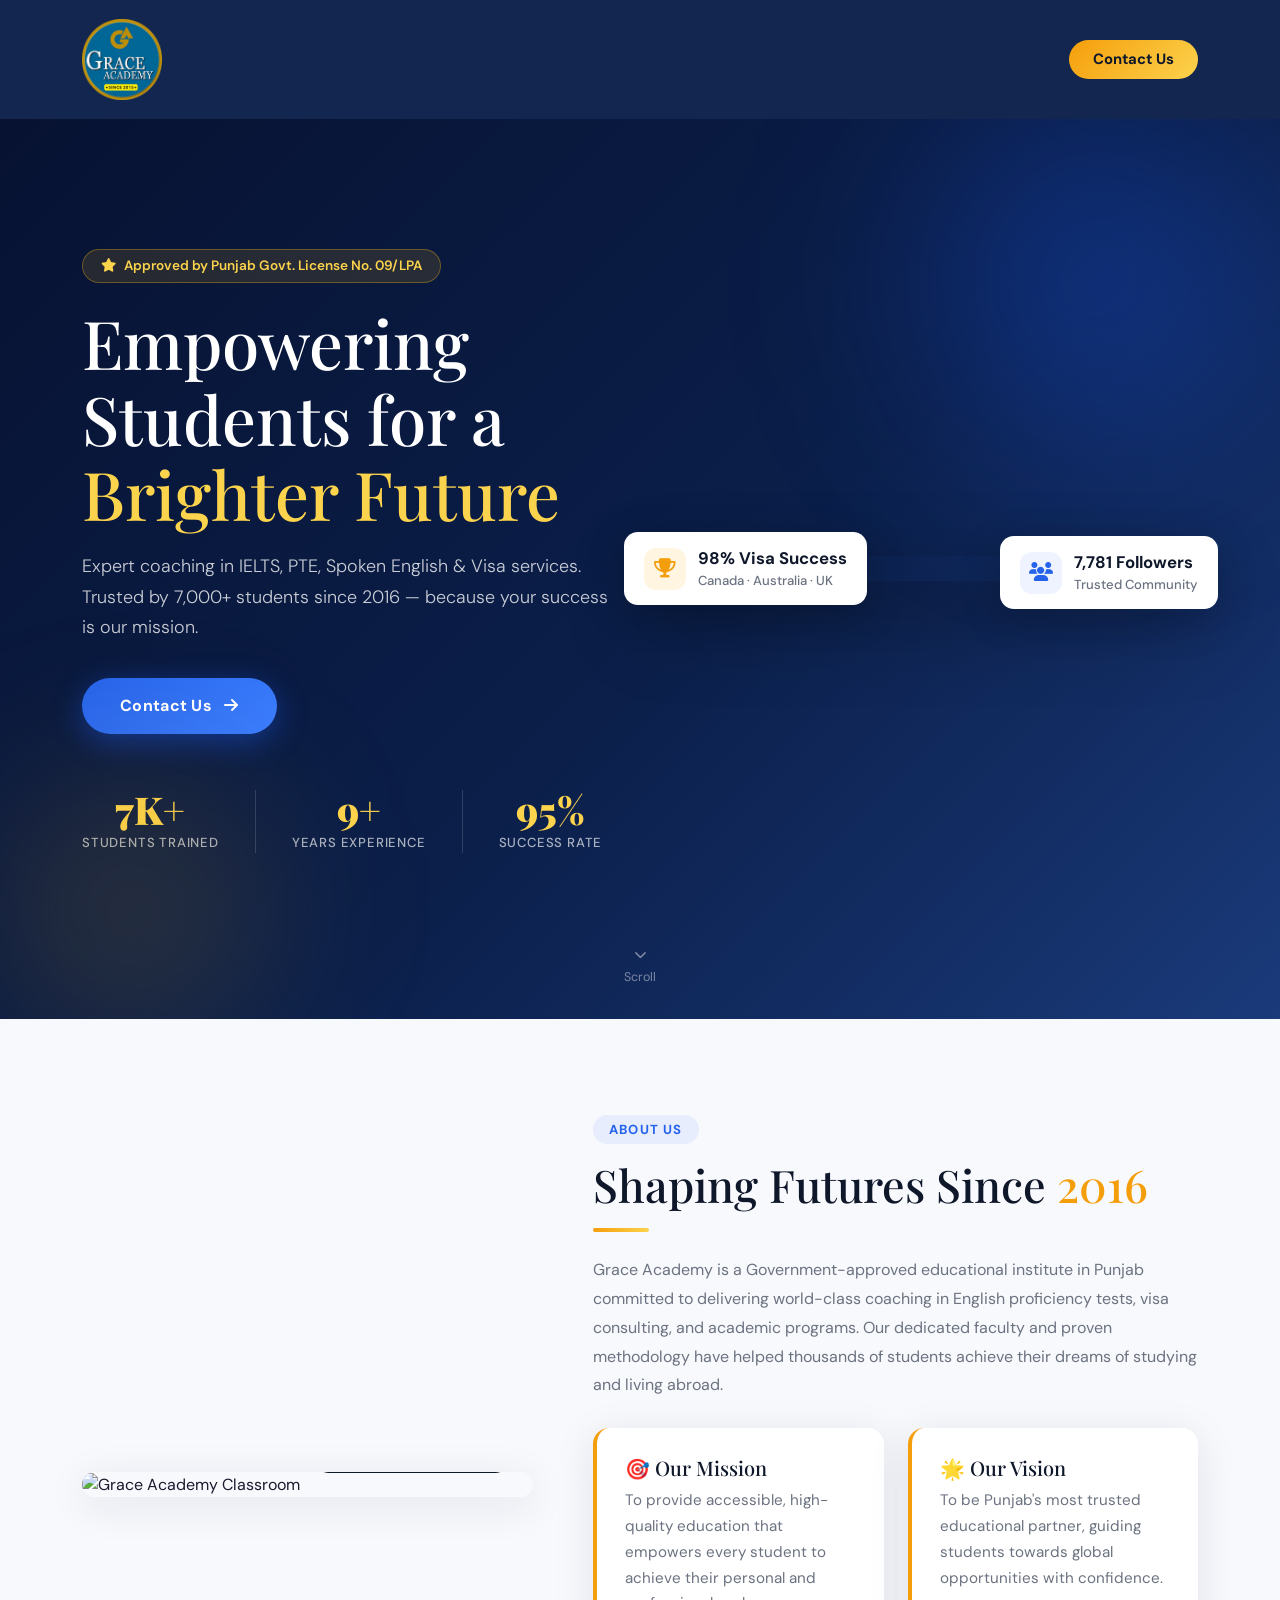
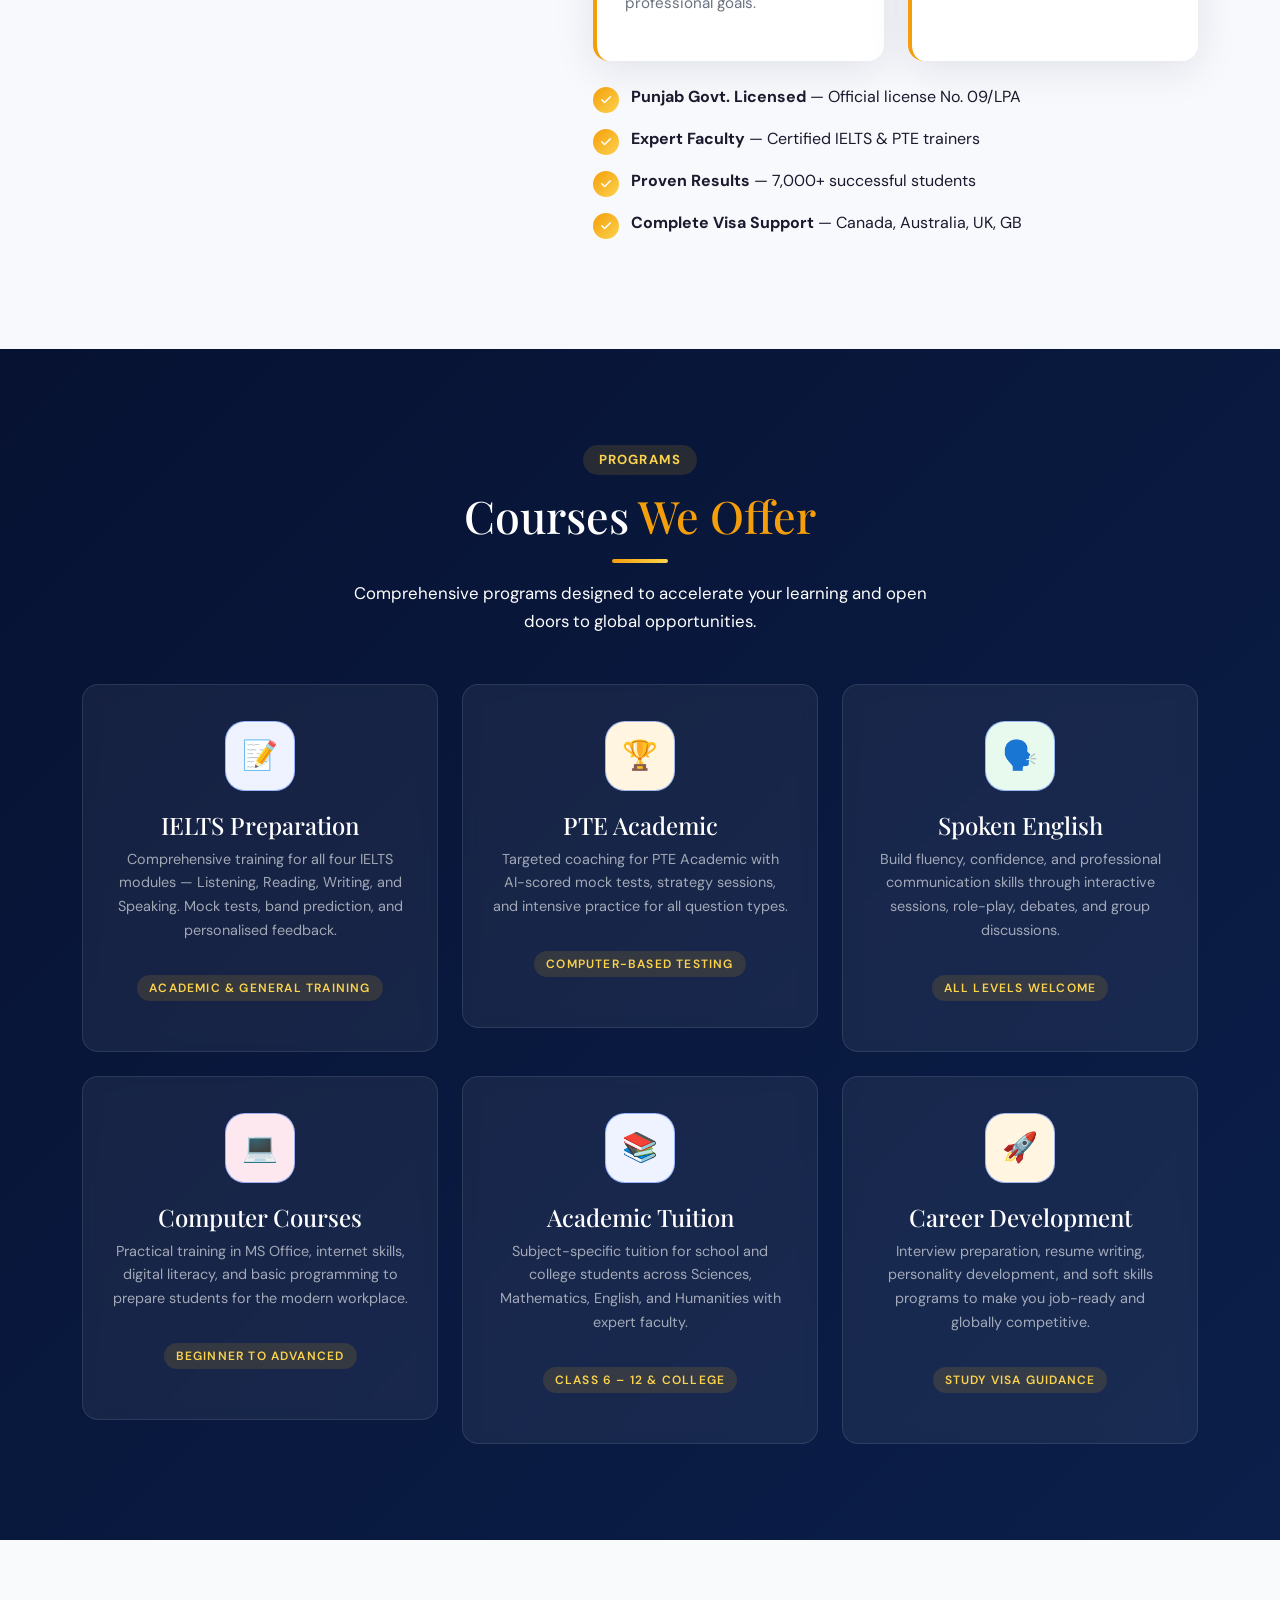
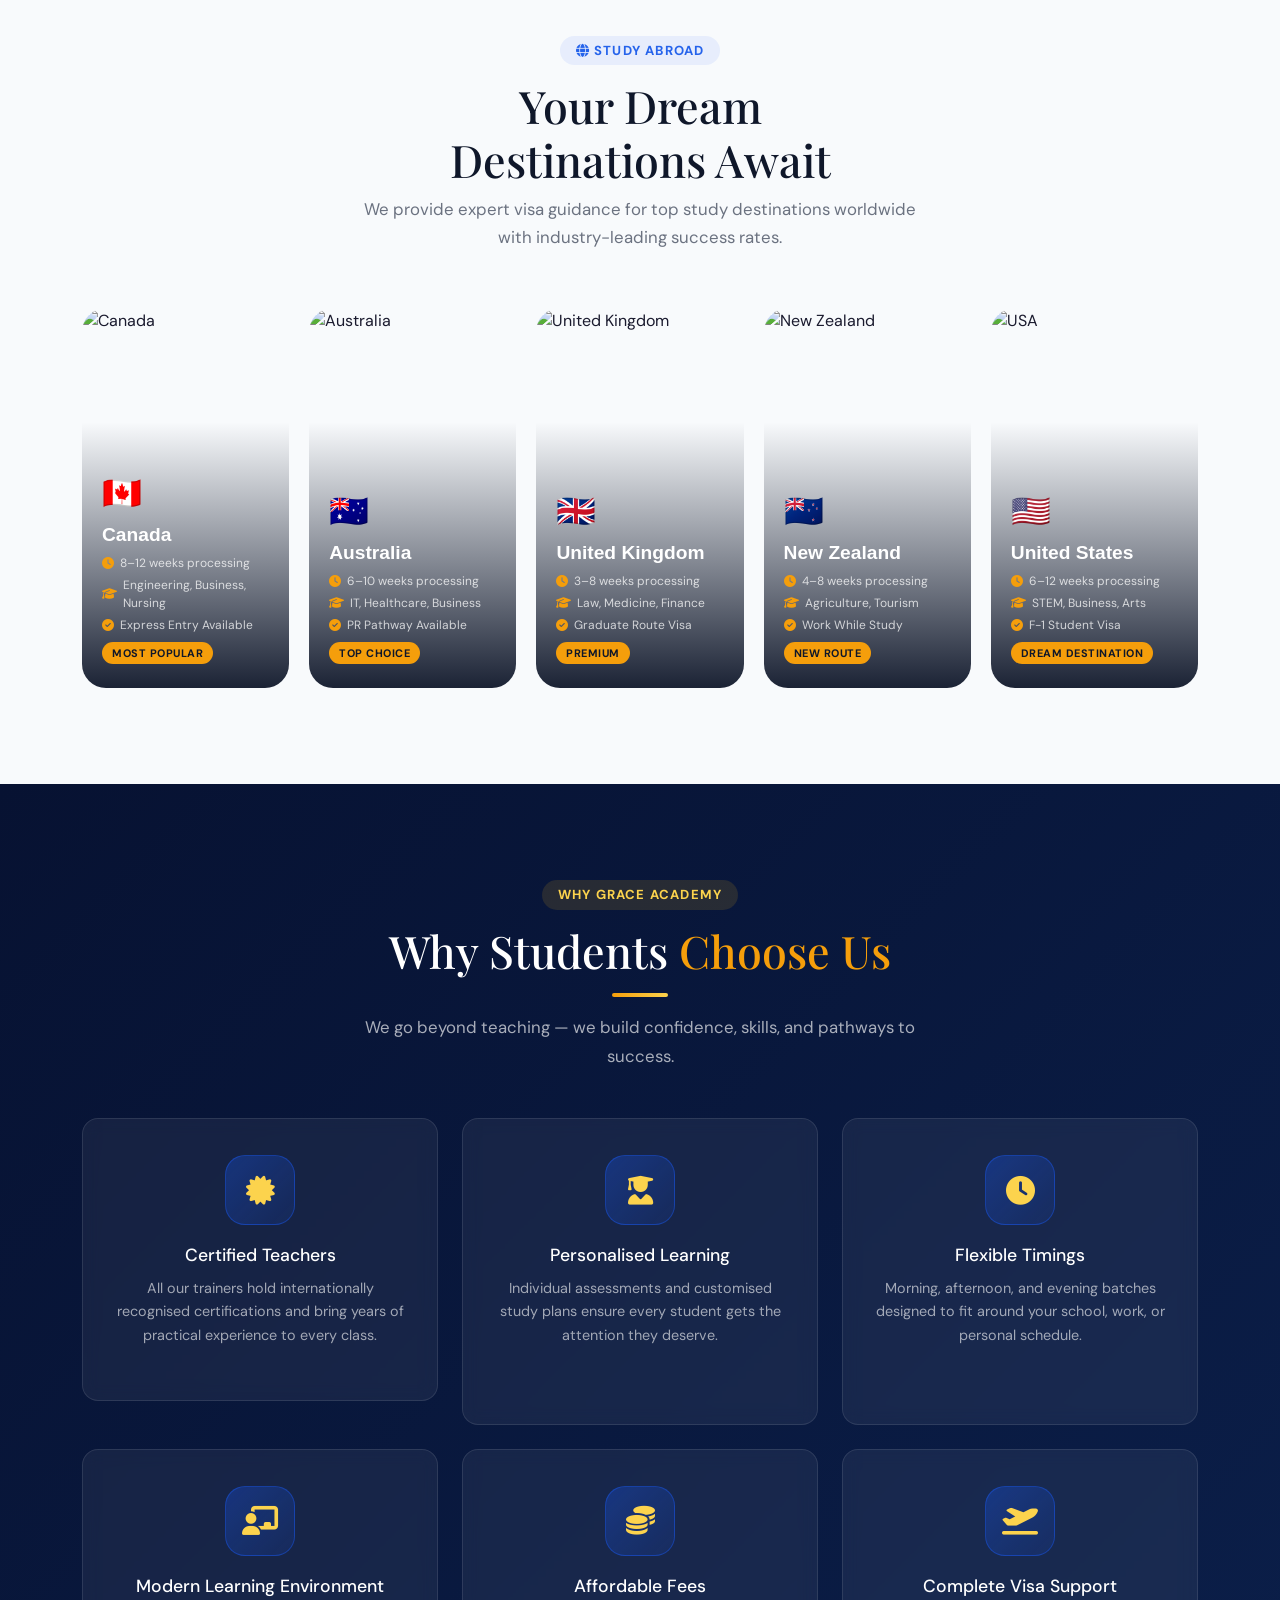
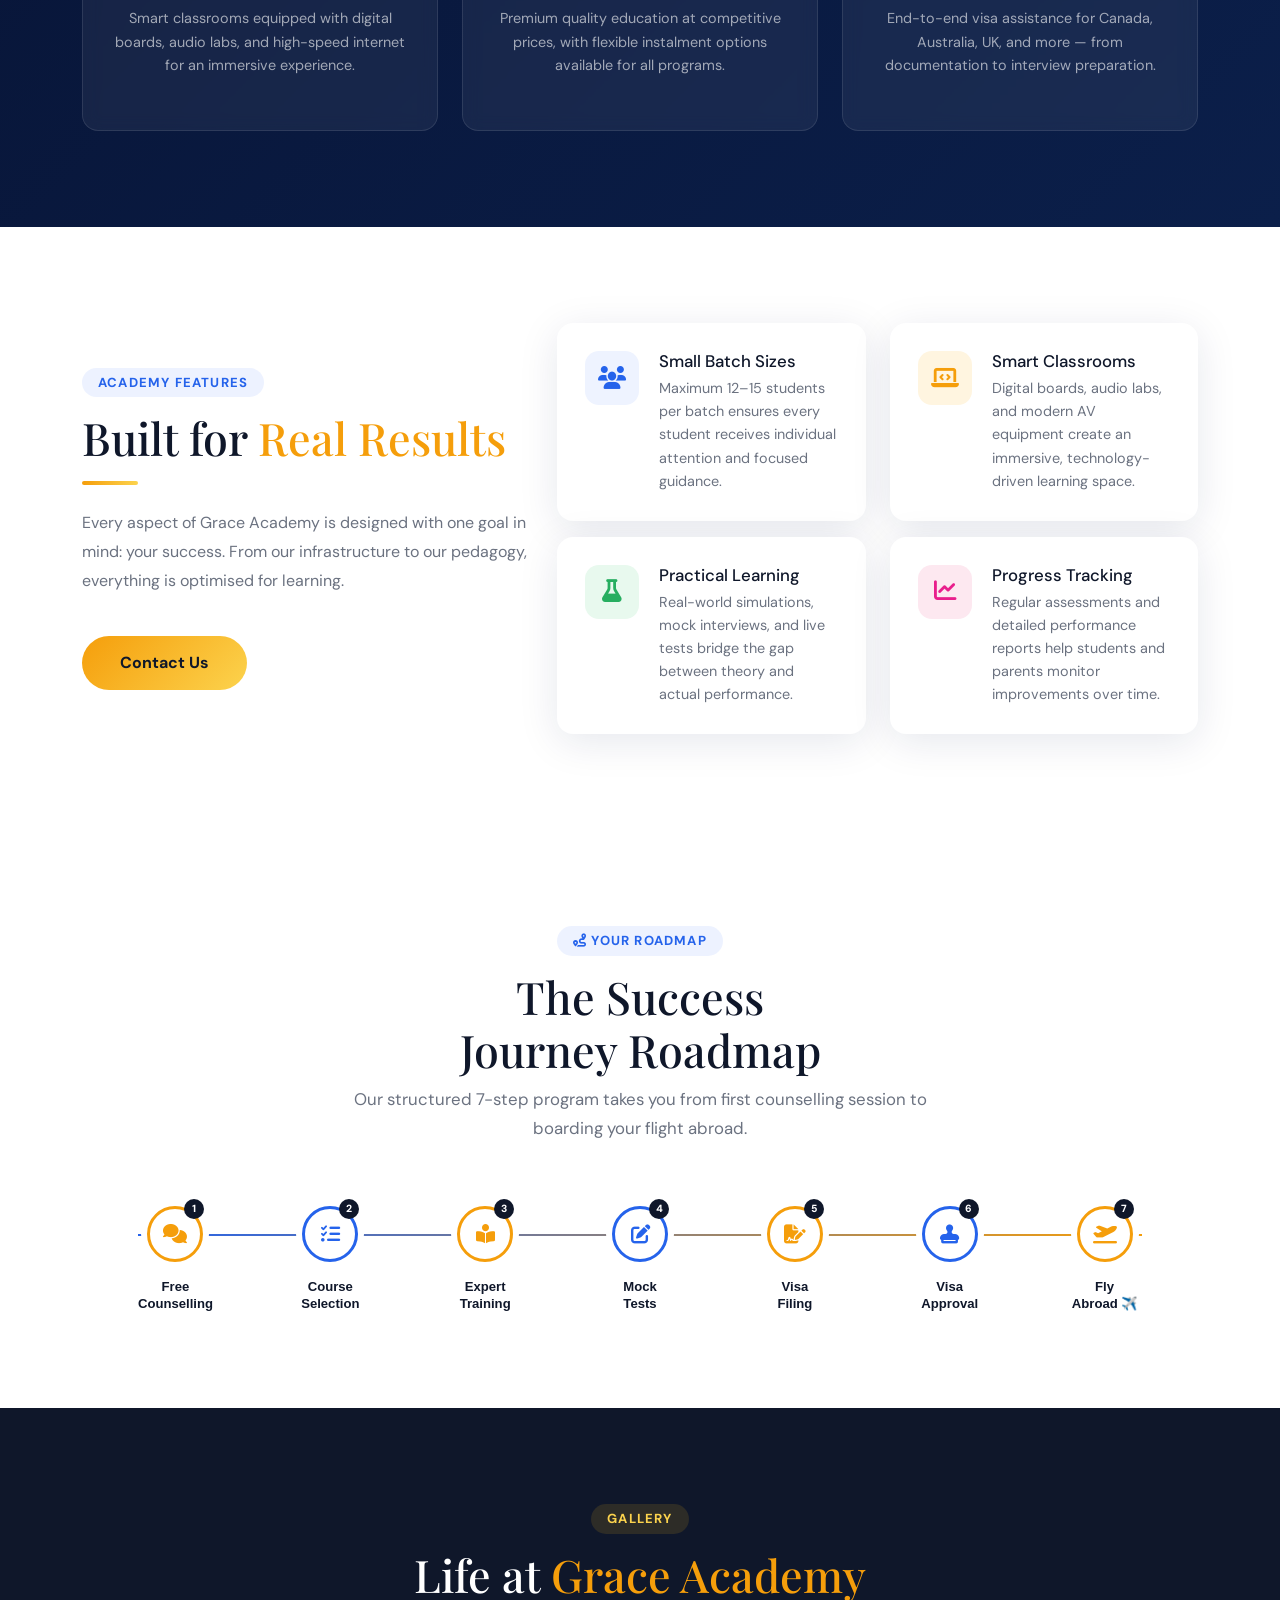
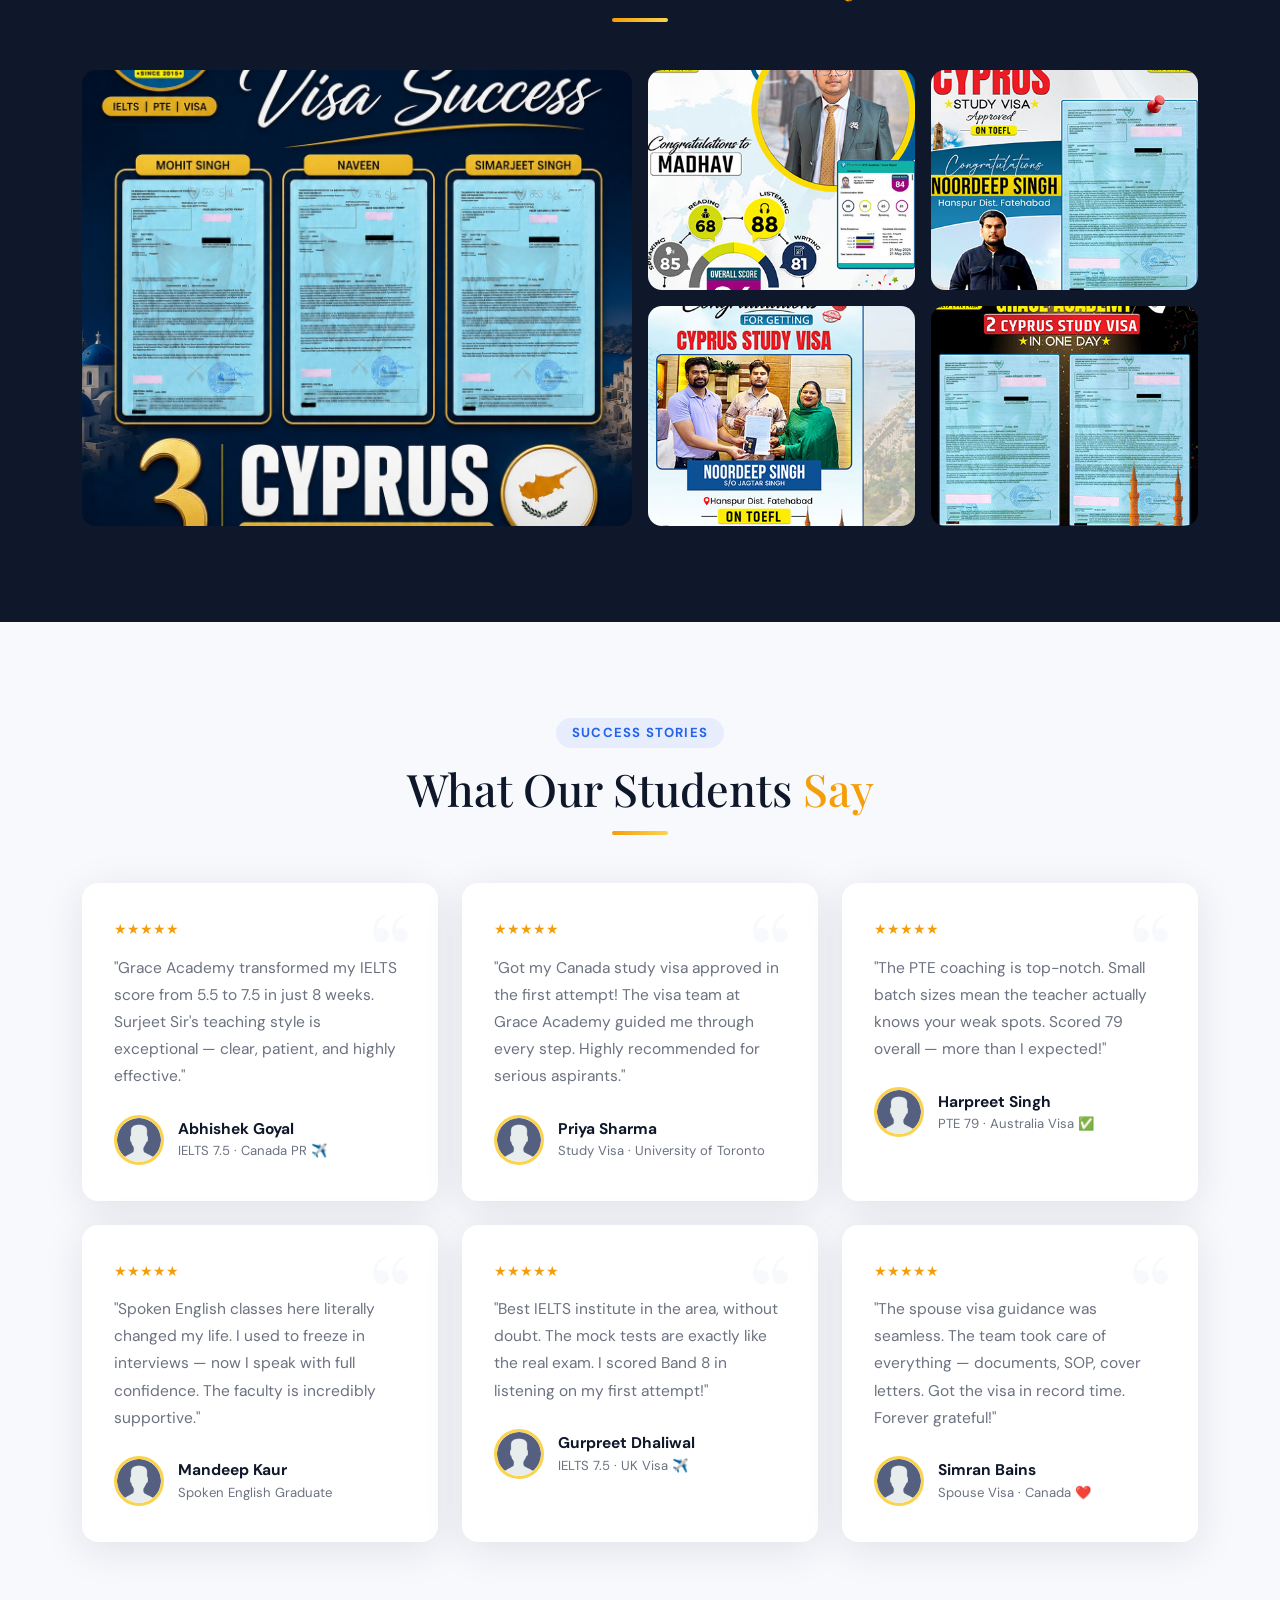
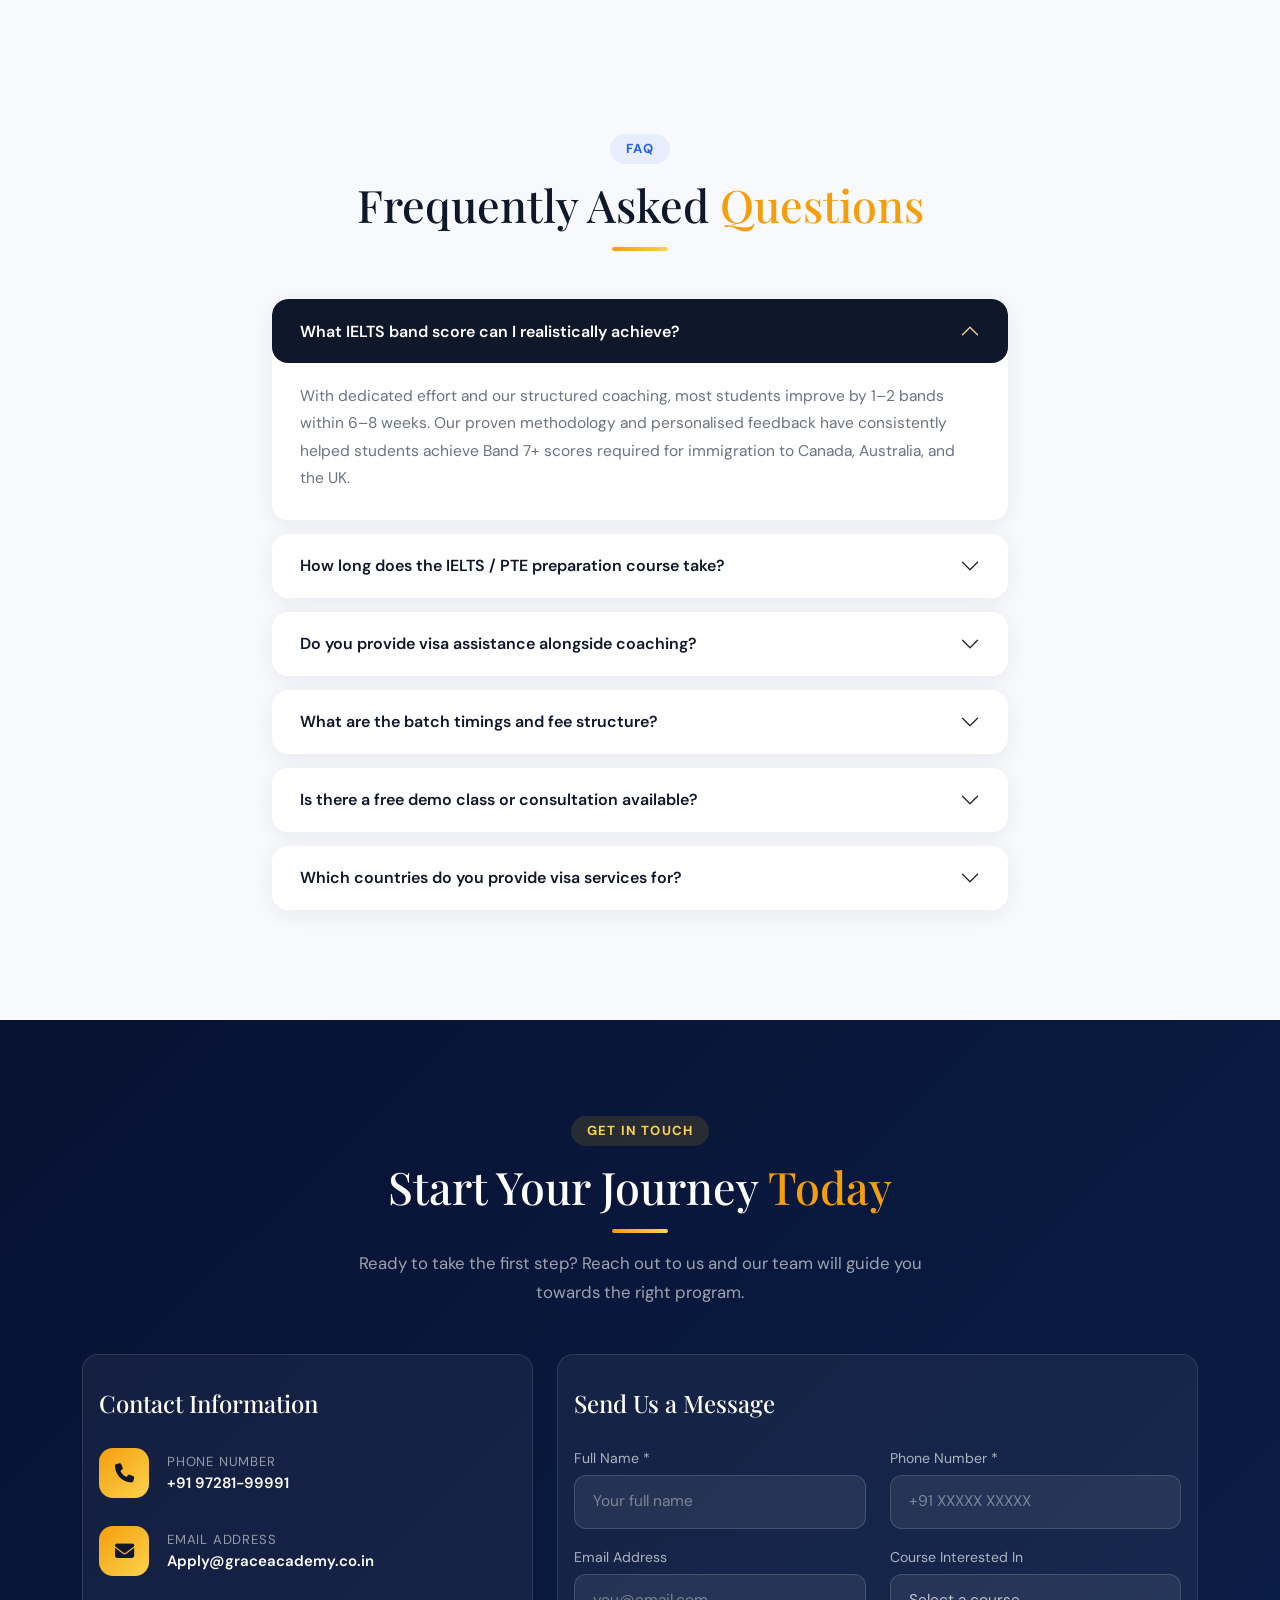
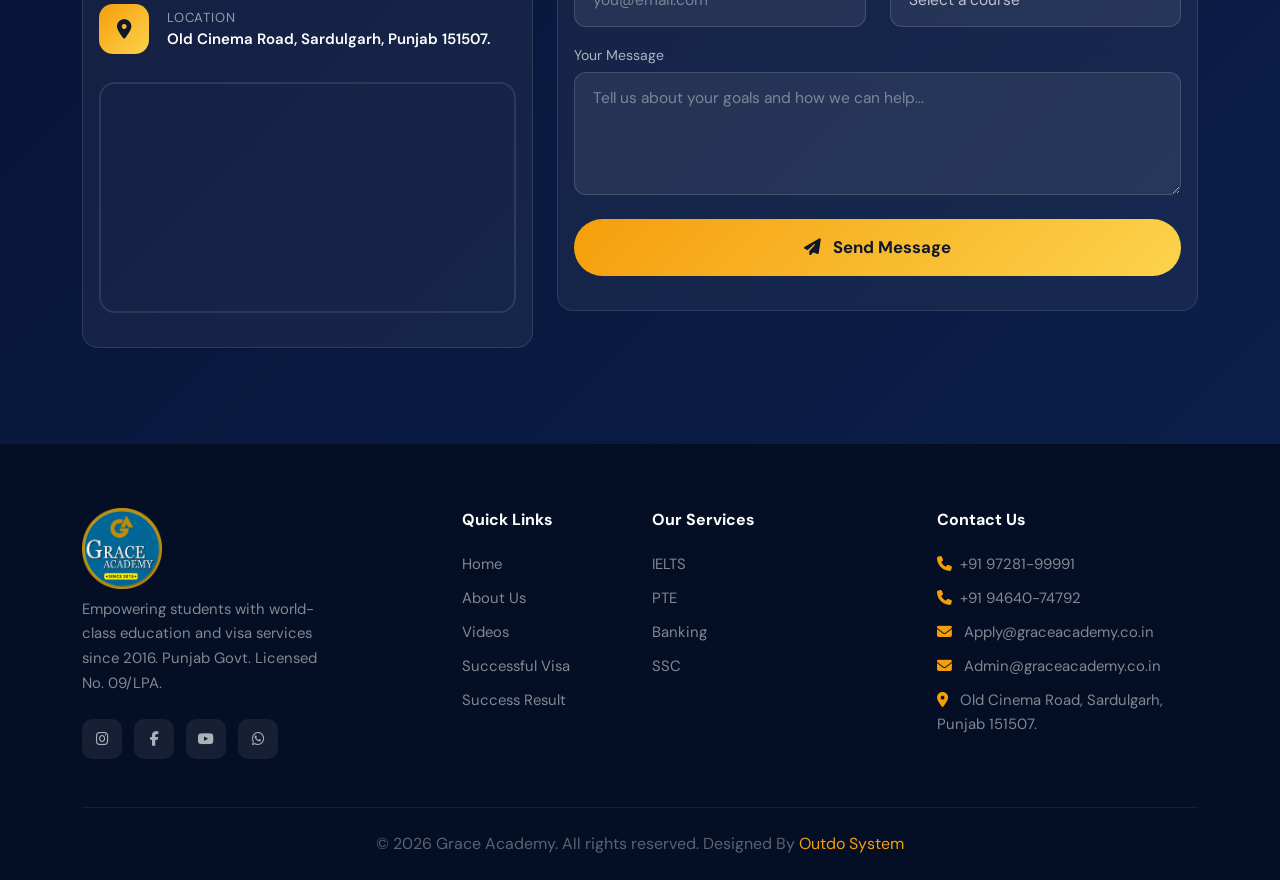
==== commit e81be2f7: "Update index.html" ====
--- a/index.html
+++ b/index.html
@@ -48,7 +48,7 @@
         <p class="lead">Expert coaching in IELTS, PTE, Spoken English & Visa services. Trusted by 7,000+ students since 2016 — because your success is our mission.</p>
         <div class="d-flex flex-wrap gap-3">
           <a href="#contact" class="btn btn-primary-cta">Contact Us  <i class="fas fa-arrow-right ms-2"></i></a>
-          <a href="#contact" class="btn btn-outline-cta">Book a Free Consultation</a>
+          <!-- <a href="#contact" class="btn btn-outline-cta">Book a Free Consultation</a> -->
         </div>
         <div class="stat-grid">
           <div class="stat-item">
--- a/style.css
+++ b/style.css
@@ -146,11 +146,11 @@
 
 /* ── CONTACT ─────────────────────────────────────────────── */
 .contact-section { background:linear-gradient(135deg,#071232,#0B1F4A); }
-.contact-card { background:rgba(255,255,255,.05); border:1px solid rgba(255,255,255,.1); border-radius:var(--radius); padding:36px; }
+.contact-card { background:rgba(255,255,255,.05); border:1px solid rgba(255,255,255,.1); border-radius:var(--radius); padding: 34px 16px 34px 16px;}
 .contact-info-item { display:flex; align-items:center; gap:18px; margin-bottom:28px; }
 .ci-icon { width:50px; height:50px; background:linear-gradient(135deg,var(--gold),var(--gold-light)); border-radius:14px; display:flex; align-items:center; justify-content:center; color:var(--navy); font-size:1.2rem; flex-shrink:0; }
 .ci-label { color:rgba(255,255,255,.55); font-size:.82rem; text-transform:uppercase; letter-spacing:.8px; }
-.ci-val { color:#fff; font-weight:600; font-size:1rem; }
+.ci-val { color:#fff; font-weight:600; font-size:15px ; }
 .form-control, .form-select { background:rgba(255,255,255,.07) !important; border:1px solid rgba(255,255,255,.15) !important; color:#fff !important; border-radius:12px !important; padding:14px 18px !important; font-size:.97rem; }
 .form-control::placeholder { color:rgba(255,255,255,.4) !important; }
 .form-control:focus, .form-select:focus { background:rgba(255,255,255,.11) !important; box-shadow:0 0 0 3px rgba(26,92,255,.3) !important; border-color:var(--blue) !important; }
@@ -653,3 +653,4 @@
     overflow-x: hidden;
     width: 100%;
 }
+
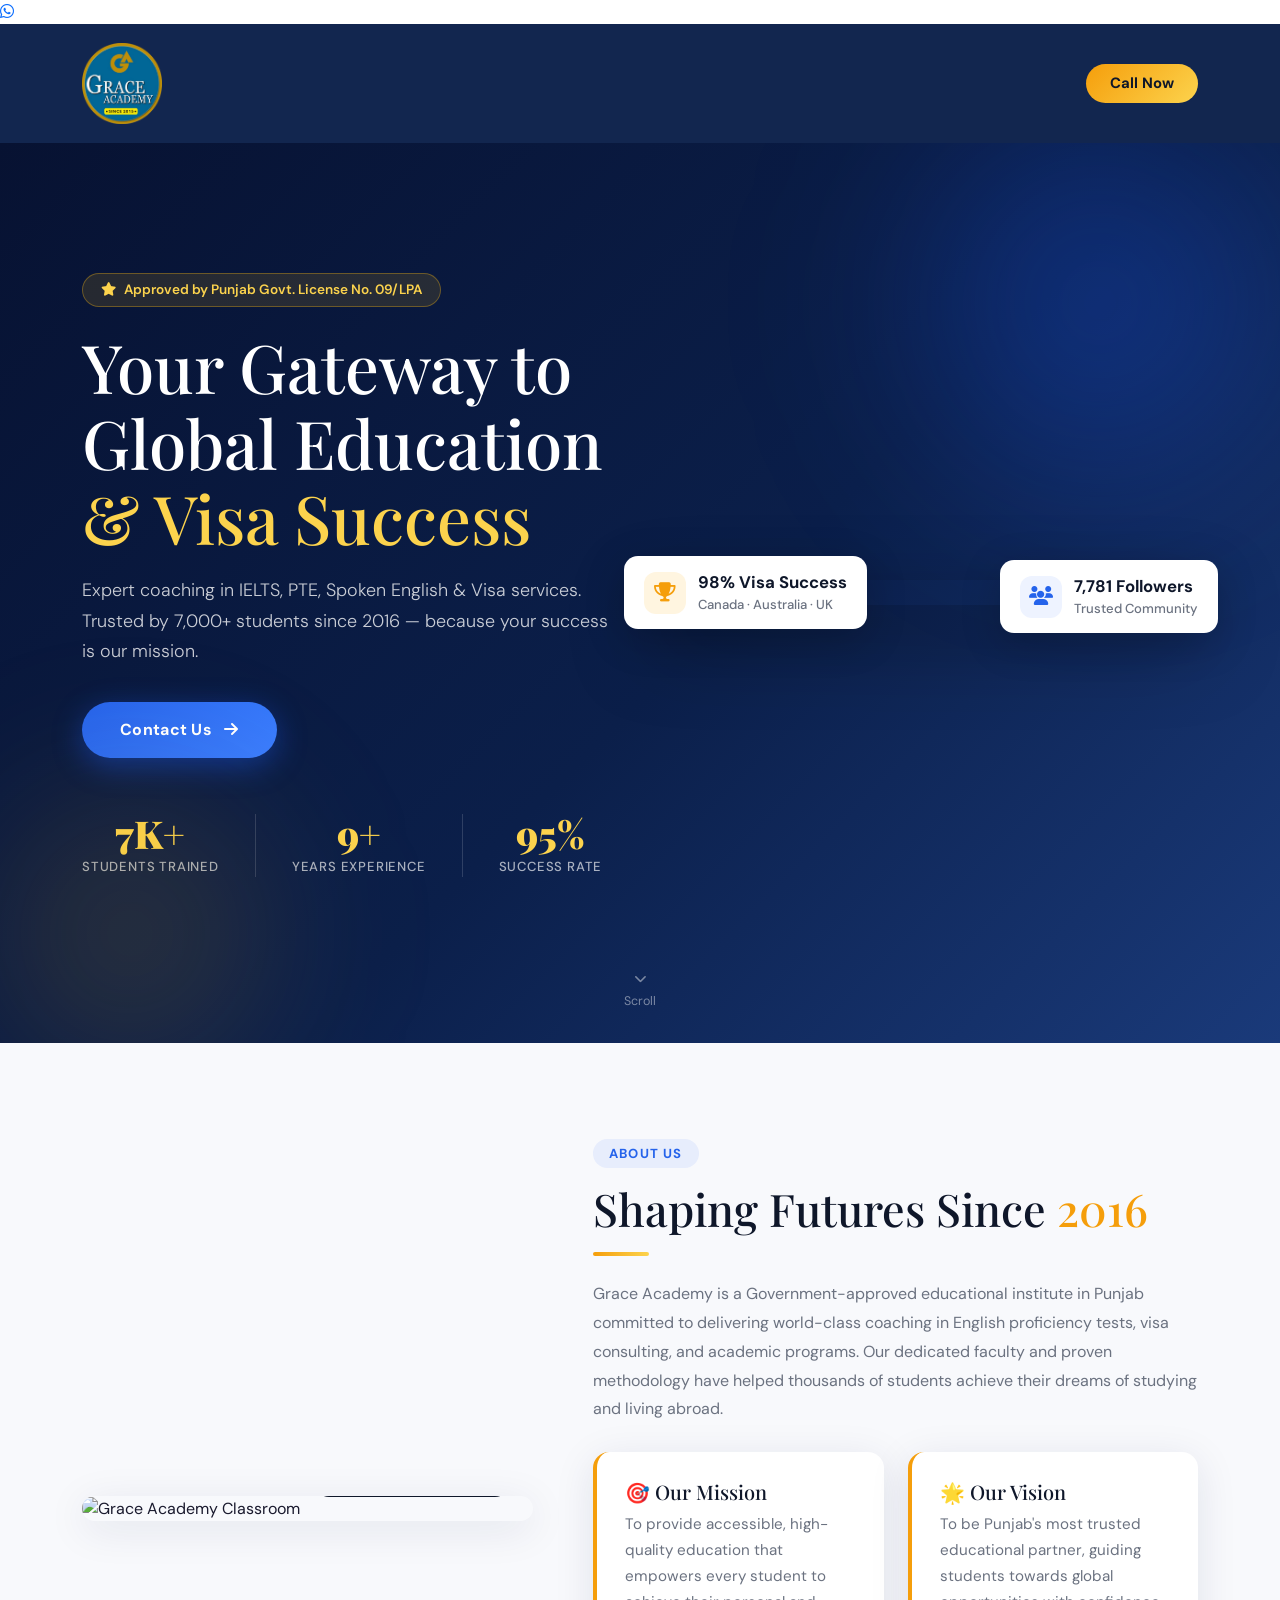
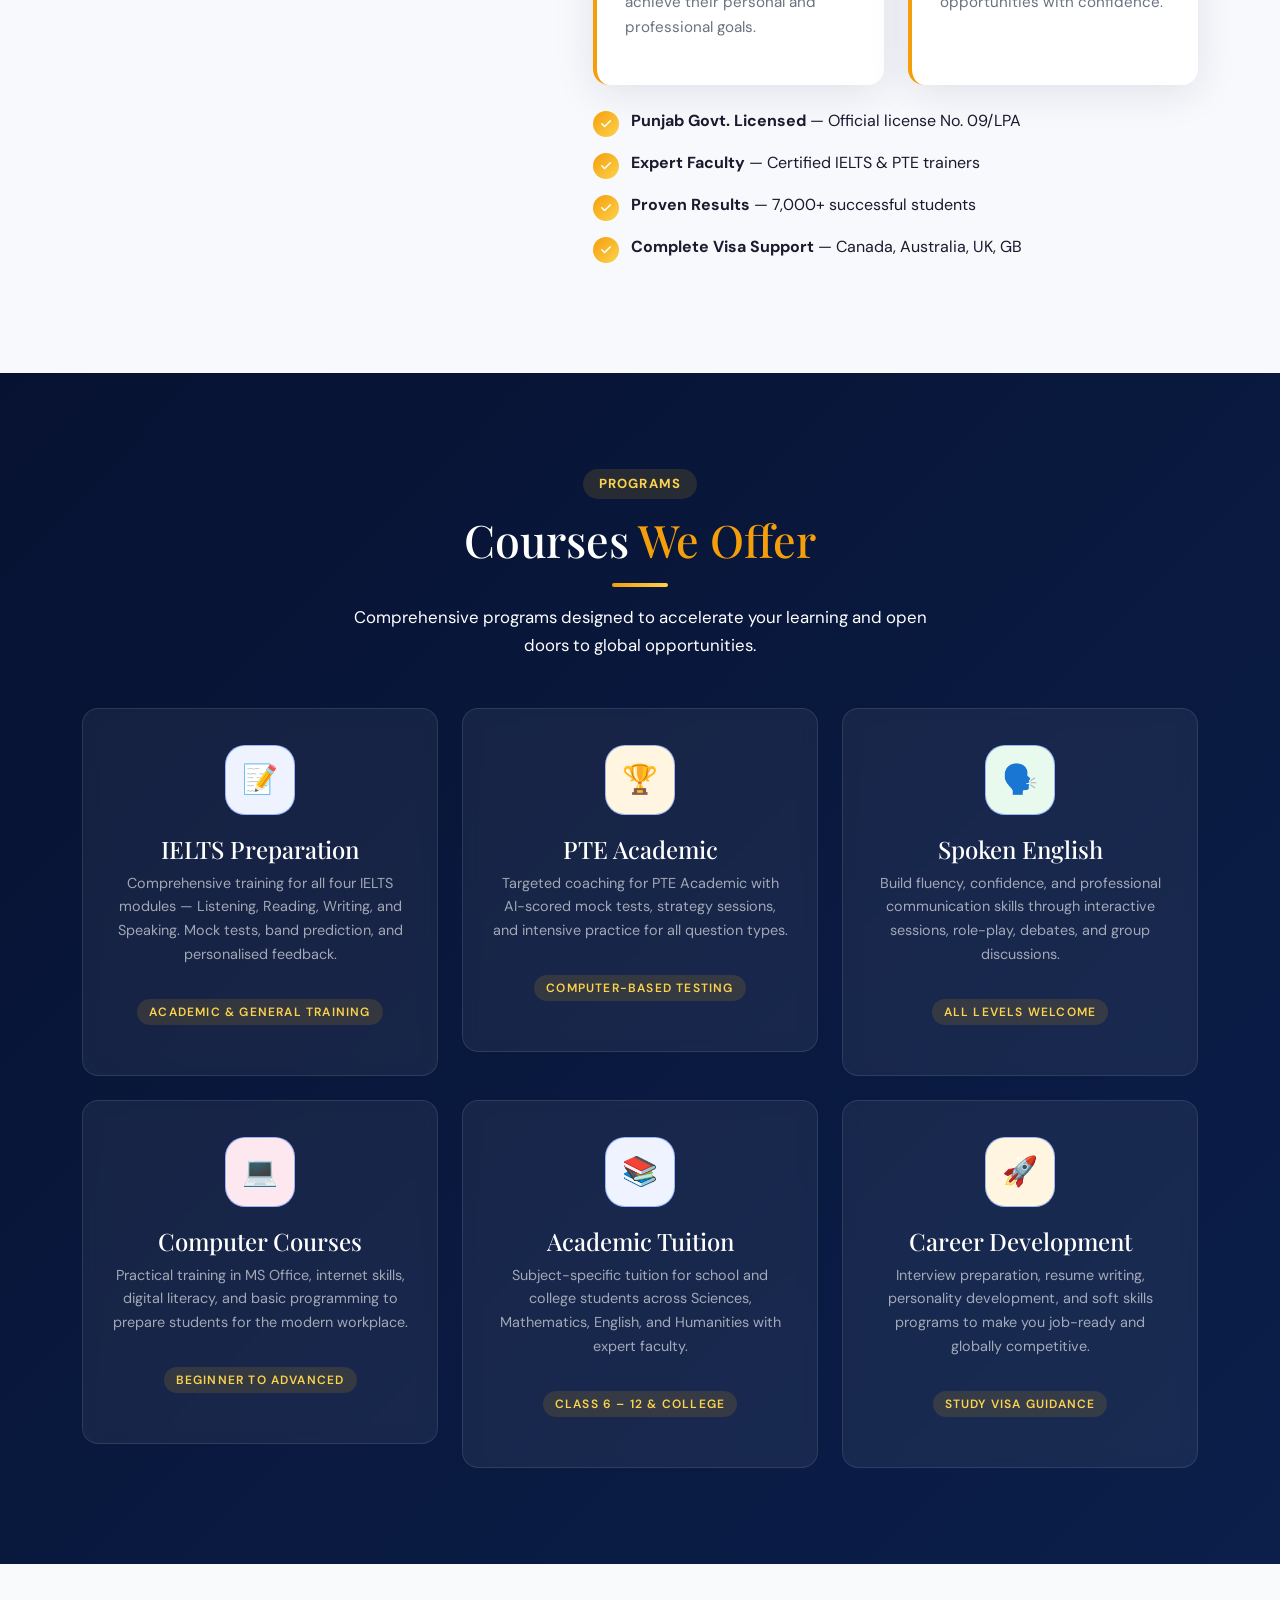
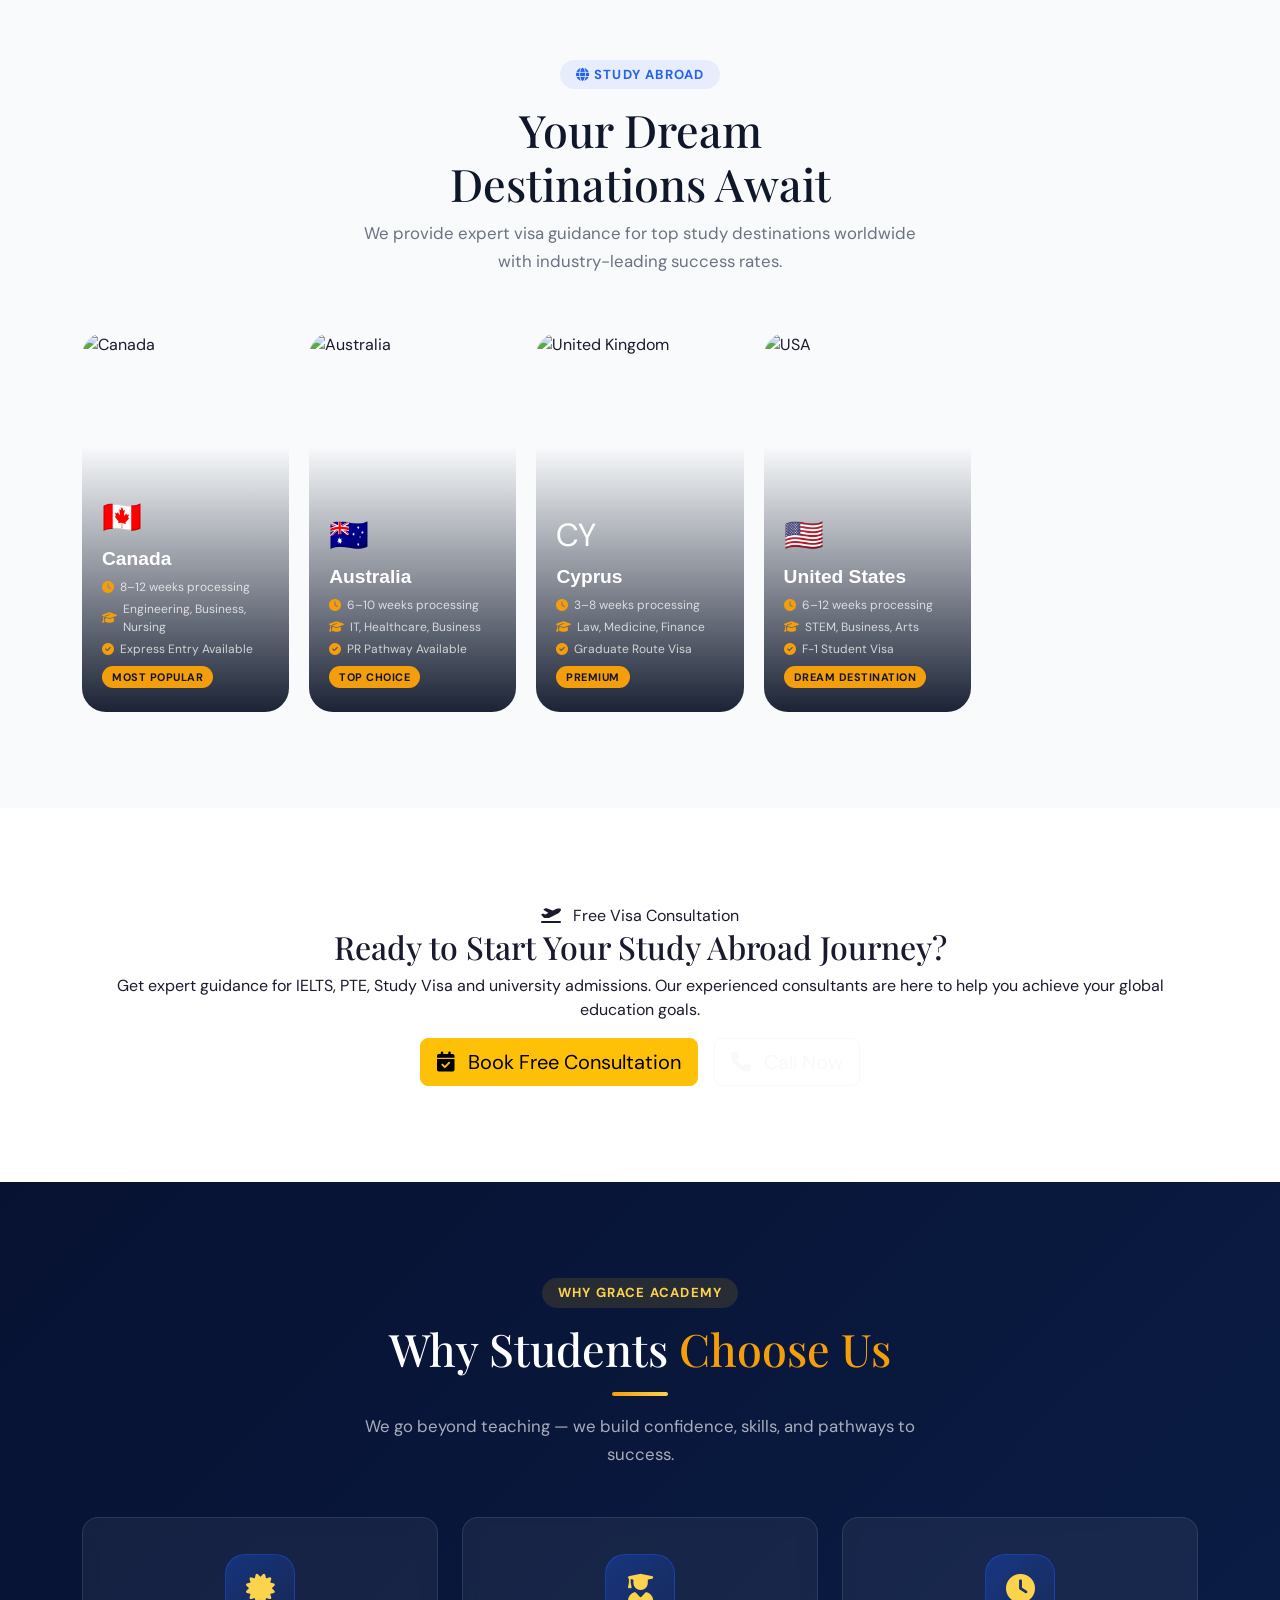
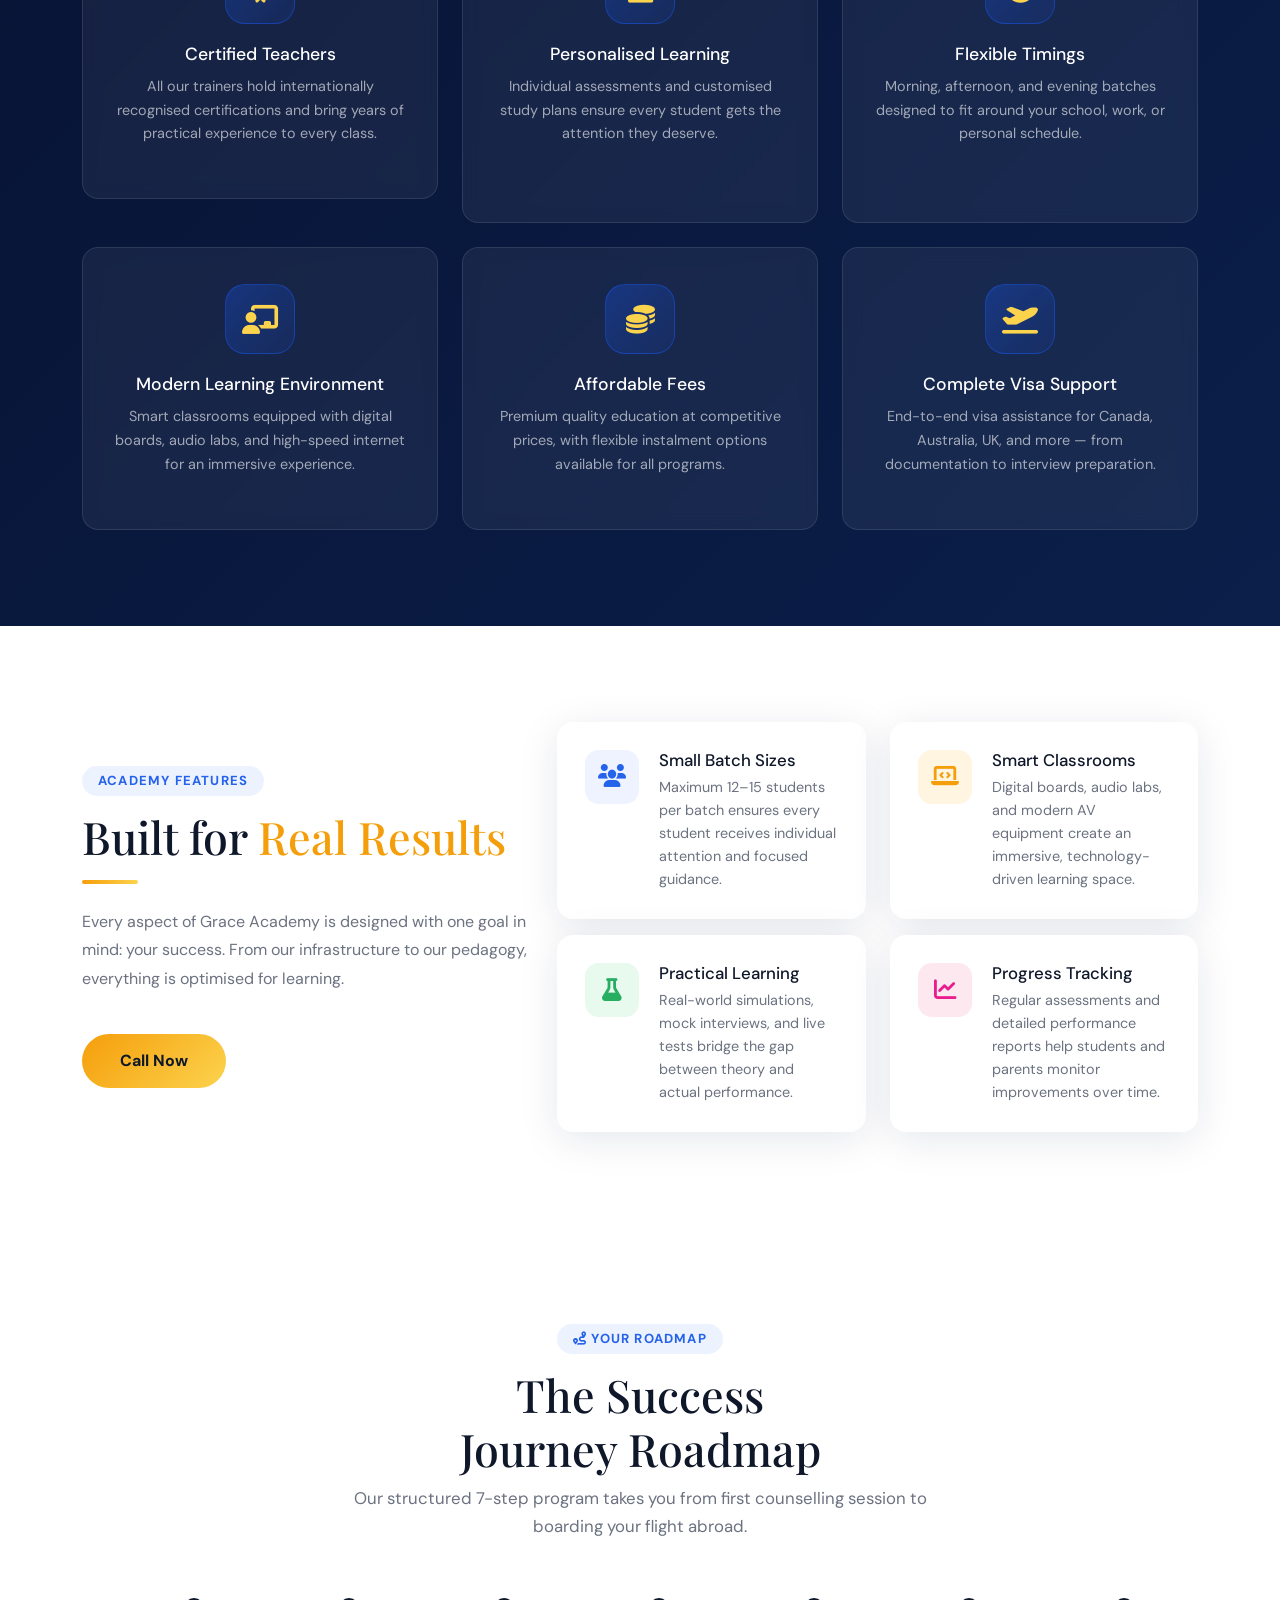
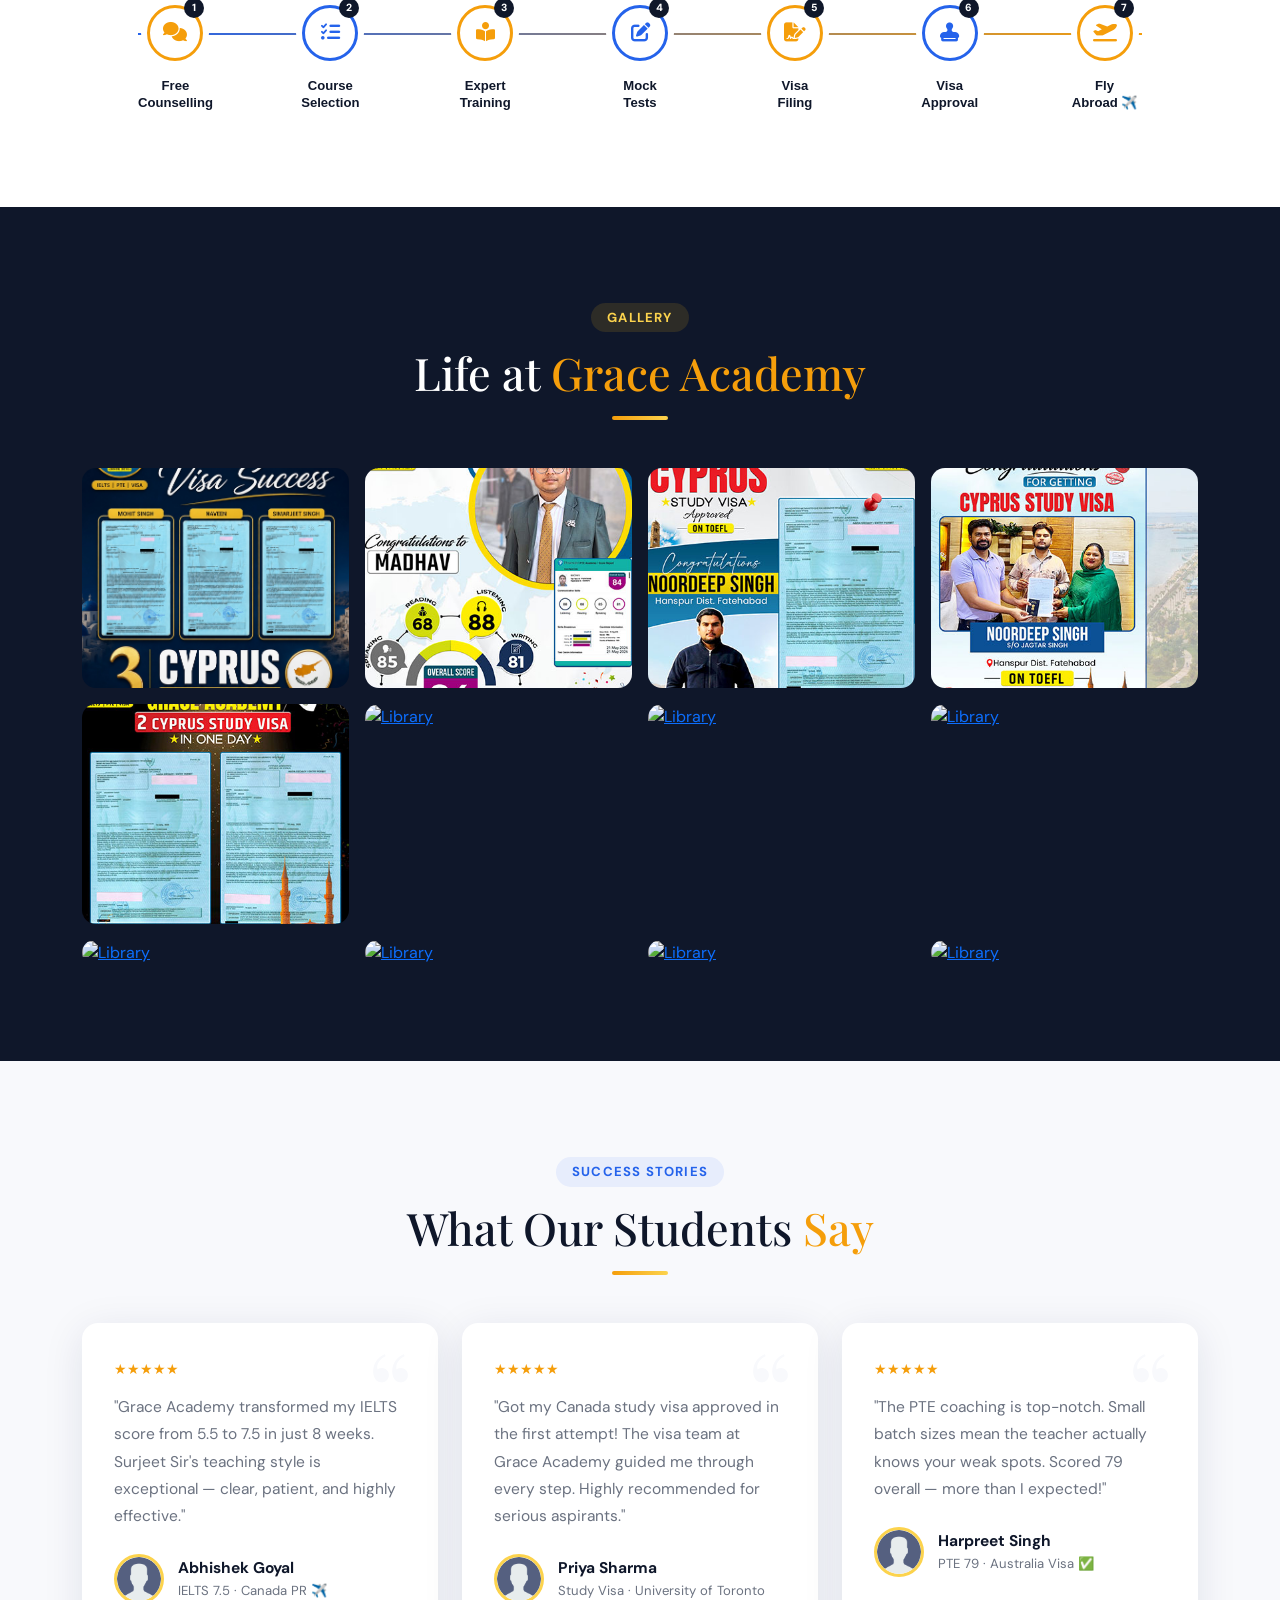
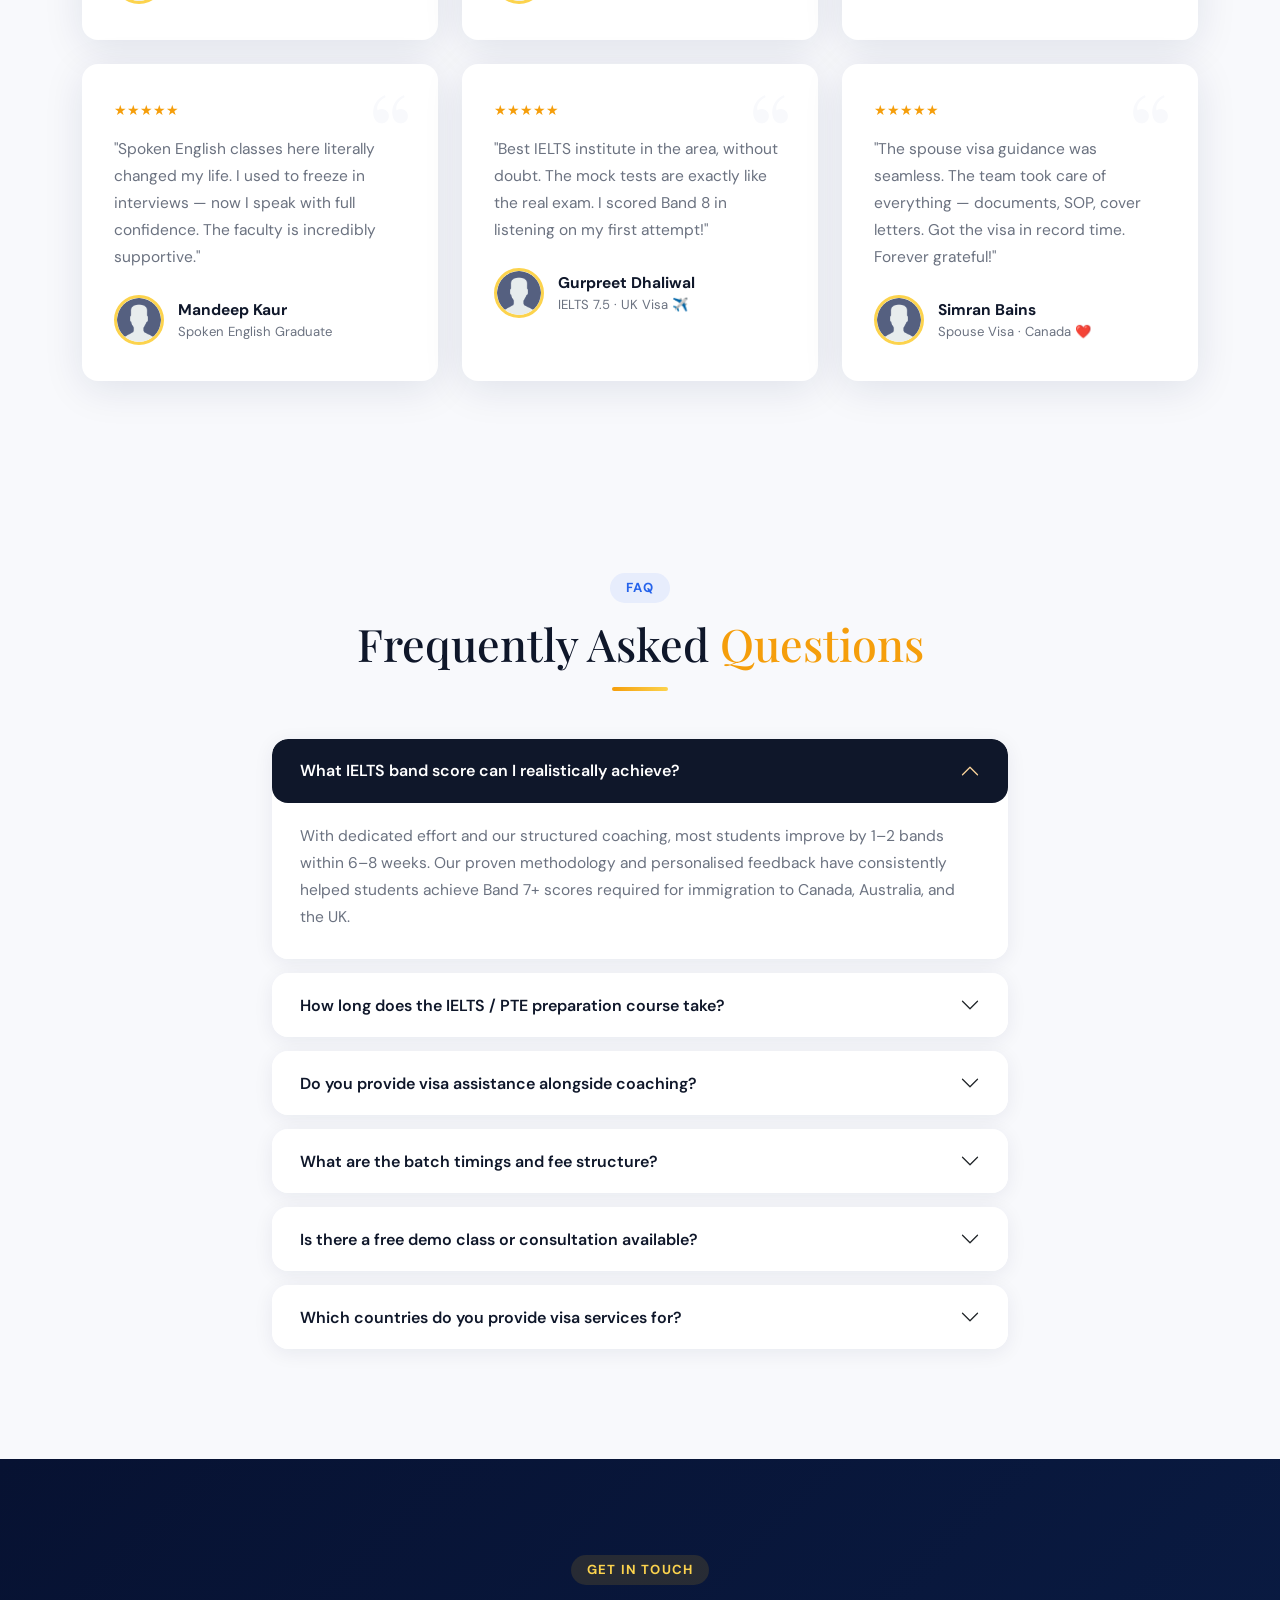
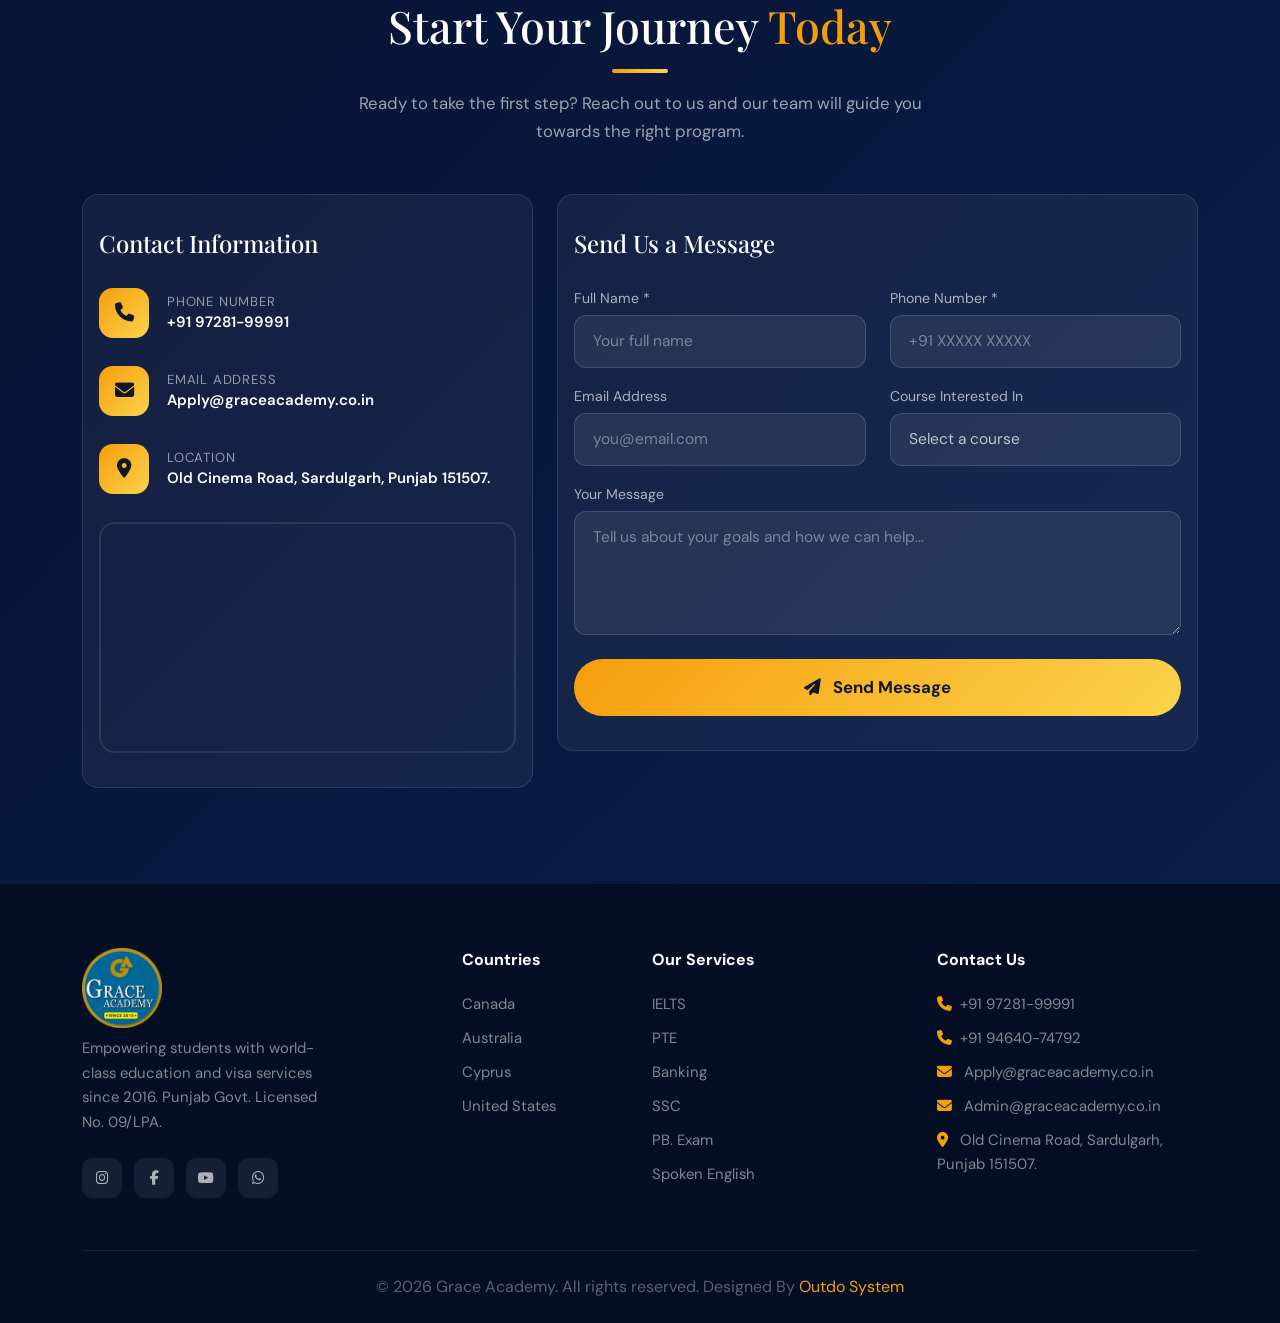
==== commit 8f472ce0: "Update index.html" ====
--- a/index.html
+++ b/index.html
@@ -14,6 +14,10 @@
 
 </head>
 <body>
+
+  <a href="https://wa.me/+919728199991" class="whatsapp-float" target="_blank">
+    <i class="fab fa-whatsapp"></i>
+</a>
 
 <!-- ═══════════════════════ NAVBAR ═══════════════════════════ -->
 <nav class="navbar navbar-expand-lg" id="mainNav">
@@ -30,7 +34,7 @@
         <li class="nav-item"><a class="nav-link" href="#testimonials">Reviews</a></li>
         <li class="nav-item"><a class="nav-link" href="#gallery">Gallery</a></li>
         <li class="nav-item"><a class="nav-link" href="#faq">FAQ</a></li> -->
-        <li class="nav-item ms-lg-2"><a class="nav-link btn-nav" href="#contact">Contact Us </a></li>
+        <li class="nav-item ms-lg-2"><a class="nav-link btn-nav" href="tel:+919464074792">Call Now </a></li>
       </ul>
     </div>
   </div>
@@ -44,10 +48,11 @@
     <div class="row align-items-center gy-5">
       <div class="col-lg-6">
         <div class="hero-badge"><i class="fas fa-star"></i> Approved by Punjab Govt. License No. 09/LPA</div>
-        <h1>Empowering Students for a <em>Brighter Future</em></h1>
-        <p class="lead">Expert coaching in IELTS, PTE, Spoken English & Visa services. Trusted by 7,000+ students since 2016 — because your success is our mission.</p>
+        <h1>Your Gateway to Global Education <em>&amp; Visa Success</em></h1>
+        <p class="lead">Expert coaching in IELTS, PTE, Spoken English & Visa services. Trusted by 7,000+ students since
+          2016 — because your success is our mission.</p>
         <div class="d-flex flex-wrap gap-3">
-          <a href="#contact" class="btn btn-primary-cta">Contact Us  <i class="fas fa-arrow-right ms-2"></i></a>
+          <a href="#contact" class="btn btn-primary-cta">Contact Us <i class="fas fa-arrow-right ms-2"></i></a>
           <!-- <a href="#contact" class="btn btn-outline-cta">Book a Free Consultation</a> -->
         </div>
         <div class="stat-grid">
@@ -78,14 +83,16 @@
             <img src="https://images.unsplash.com/photo-1522202176988-66273c2fd55f?w=800&q=85" alt="Students learning">
           </div>
           <div class="hero-badge-float hbf-1">
-            <div class="hbf-icon" style="background:#FFF5E0;"><i class="fas fa-trophy" style="color:var(--gold);"></i></div>
+            <div class="hbf-icon" style="background:#FFF5E0;"><i class="fas fa-trophy" style="color:var(--gold);"></i>
+            </div>
             <div>
               <div class="hbf-val">98% Visa Success</div>
               <div class="hbf-text">Canada · Australia · UK</div>
             </div>
           </div>
           <div class="hero-badge-float hbf-2">
-            <div class="hbf-icon" style="background:#EEF3FF;"><i class="fas fa-users" style="color:var(--blue);"></i></div>
+            <div class="hbf-icon" style="background:#EEF3FF;"><i class="fas fa-users" style="color:var(--blue);"></i>
+            </div>
             <div>
               <div class="hbf-val">7,781 Followers</div>
               <div class="hbf-text">Trusted Community</div>
@@ -104,7 +111,8 @@
     <div class="row align-items-center gy-5">
       <div class="col-lg-5">
         <div class="about-img fade-up">
-          <img src="https://images.unsplash.com/photo-1509062522246-3755977927d7?w=800&q=85" alt="Grace Academy Classroom">
+          <img src="https://images.unsplash.com/photo-1509062522246-3755977927d7?w=800&q=85"
+            alt="Grace Academy Classroom">
           <div class="about-exp">
             <div class="num">9+</div>
             <div class="lbl">Years of Excellence</div>
@@ -116,29 +124,46 @@
           <span class="section-tag">About Us</span>
           <h2 class="section-title mb-3">Shaping Futures Since <em>2016</em></h2>
           <div class="divider-gold mb-4"></div>
-          <p style="color:var(--muted);line-height:1.8;margin-bottom:28px;">Grace Academy is a Government-approved educational institute in Punjab committed to delivering world-class coaching in English proficiency tests, visa consulting, and academic programs. Our dedicated faculty and proven methodology have helped thousands of students achieve their dreams of studying and living abroad.</p>
+          <p style="color:var(--muted);line-height:1.8;margin-bottom:28px;">Grace Academy is a Government-approved
+            educational institute in Punjab committed to delivering world-class coaching in English proficiency tests,
+            visa consulting, and academic programs. Our dedicated faculty and proven methodology have helped thousands
+            of students achieve their dreams of studying and living abroad.</p>
           <div class="row gy-3 mb-4">
             <div class="col-md-6">
               <div class="about-card">
                 <h5>🎯 Our Mission</h5>
-                <p>To provide accessible, high-quality education that empowers every student to achieve their personal and professional goals.</p>
+                <p>To provide accessible, high-quality education that empowers every student to achieve their personal
+                  and professional goals.</p>
               </div>
             </div>
             <div class="col-md-6">
               <div class="about-card">
                 <h5>🌟 Our Vision</h5>
-                <p>To be Punjab's most trusted educational partner, guiding students towards global opportunities with confidence.
+                <p>To be Punjab's most trusted educational partner, guiding students towards global opportunities with
+                  confidence.
                   <br class="d-none d-md-block">
-                   <br class="d-none d-md-block">
+                  <br class="d-none d-md-block">
                 </p>
               </div>
             </div>
           </div>
           <div>
-            <div class="check-item"><div class="check-icon"><i class="fas fa-check"></i></div><div><strong>Punjab Govt. Licensed</strong> — Official license No. 09/LPA</div></div>
-            <div class="check-item"><div class="check-icon"><i class="fas fa-check"></i></div><div><strong>Expert Faculty</strong> — Certified IELTS & PTE trainers</div></div>
-            <div class="check-item"><div class="check-icon"><i class="fas fa-check"></i></div><div><strong>Proven Results</strong> — 7,000+ successful students</div></div>
-            <div class="check-item"><div class="check-icon"><i class="fas fa-check"></i></div><div><strong>Complete Visa Support</strong> — Canada, Australia, UK, GB</div></div>
+            <div class="check-item">
+              <div class="check-icon"><i class="fas fa-check"></i></div>
+              <div><strong>Punjab Govt. Licensed</strong> — Official license No. 09/LPA</div>
+            </div>
+            <div class="check-item">
+              <div class="check-icon"><i class="fas fa-check"></i></div>
+              <div><strong>Expert Faculty</strong> — Certified IELTS & PTE trainers</div>
+            </div>
+            <div class="check-item">
+              <div class="check-icon"><i class="fas fa-check"></i></div>
+              <div><strong>Proven Results</strong> — 7,000+ successful students</div>
+            </div>
+            <div class="check-item">
+              <div class="check-icon"><i class="fas fa-check"></i></div>
+              <div><strong>Complete Visa Support</strong> — Canada, Australia, UK, GB</div>
+            </div>
           </div>
         </div>
       </div>
@@ -147,62 +172,75 @@
 </section>
 
 <!-- ═══════════════════════ COURSES ════════════════════════════ -->
-<section id=" why courses" class="why-section" >
+<section id=" why courses" class="why-section">
   <div class="container">
     <div class="text-center mb-5 fade-up">
       <span class="section-tag" style="background:rgba(212,160,23,.15);color:var(--gold-light);">Programs</span>
       <!-- <span class="section-tag"></span> -->
       <h2 class="section-title text-white">Courses <em>We Offer</em></h2>
       <div class="divider-gold mx-auto my-3"></div>
-      <p class="section-sub text-white">Comprehensive programs designed to accelerate your learning and open doors to global opportunities.</p>
+      <p class="section-sub text-white">Comprehensive programs designed to accelerate your learning and open doors to
+        global opportunities.</p>
     </div>
     <div class="row gy-4">
       <div class="col-md-6 col-lg-4 fade-up" data-delay="1">
         <div class="why-card">
           <div class="why-icon" style="background:#EEF3FF;"><span>📝</span></div>
           <h4 class="text-white">IELTS Preparation</h4>
-          <p>Comprehensive training for all four IELTS modules — Listening, Reading, Writing, and Speaking. Mock tests, band prediction, and personalised feedback.</p>
-          <span class="course-tag section-tag" style="background:rgba(212,160,23,.15);color:var(--gold-light);">Academic & General Training</span>
+          <p>Comprehensive training for all four IELTS modules — Listening, Reading, Writing, and Speaking. Mock tests,
+            band prediction, and personalised feedback.</p>
+          <span class="course-tag section-tag" style="background:rgba(212,160,23,.15);color:var(--gold-light);">Academic
+            & General Training</span>
         </div>
       </div>
       <div class="col-md-6 col-lg-4 fade-up" data-delay="2">
         <div class="why-card">
           <div class="why-icon" style="background:#FFF5E0;"><span>🏆</span></div>
           <h4 class="text-white">PTE Academic</h4>
-          <p>Targeted coaching for PTE Academic with AI-scored mock tests, strategy sessions, and intensive practice for all question types.</p>
-          <span class="course-tag course-tag section-tag" style="background:rgba(212,160,23,.15);color:var(--gold-light);">Computer-Based Testing</span>
+          <p>Targeted coaching for PTE Academic with AI-scored mock tests, strategy sessions, and intensive practice for
+            all question types.</p>
+          <span class="course-tag course-tag section-tag"
+            style="background:rgba(212,160,23,.15);color:var(--gold-light);">Computer-Based Testing</span>
         </div>
       </div>
       <div class="col-md-6 col-lg-4 fade-up" data-delay="3">
         <div class="why-card">
           <div class="why-icon" style="background:#E8F9EE;"><span>🗣️</span></div>
           <h4 class="text-white">Spoken English</h4>
-          <p>Build fluency, confidence, and professional communication skills through interactive sessions, role-play, debates, and group discussions.</p>
-          <span class="course-tag course-tag section-tag" style="background:rgba(212,160,23,.15);color:var(--gold-light);">All Levels Welcome</span>
+          <p>Build fluency, confidence, and professional communication skills through interactive sessions, role-play,
+            debates, and group discussions.</p>
+          <span class="course-tag course-tag section-tag"
+            style="background:rgba(212,160,23,.15);color:var(--gold-light);">All Levels Welcome</span>
         </div>
       </div>
       <div class="col-md-6 col-lg-4 fade-up" data-delay="1">
         <div class="why-card">
           <div class="why-icon" style="background:#FDE8F0;"><span>💻</span></div>
           <h4 class="text-white">Computer Courses</h4>
-          <p>Practical training in MS Office, internet skills, digital literacy, and basic programming to prepare students for the modern workplace.</p>
-          <span class="course-tag course-tag section-tag" style="background:rgba(212,160,23,.15);color:var(--gold-light);">Beginner to Advanced</span>
+          <p>Practical training in MS Office, internet skills, digital literacy, and basic programming to prepare
+            students for the modern workplace.</p>
+          <span class="course-tag course-tag section-tag"
+            style="background:rgba(212,160,23,.15);color:var(--gold-light);">Beginner to Advanced</span>
         </div>
       </div>
       <div class="col-md-6 col-lg-4 fade-up" data-delay="2">
         <div class="why-card">
           <div class="why-icon" style="background:#EEF3FF;"><span>📚</span></div>
           <h4 class="text-white">Academic Tuition</h4>
-          <p>Subject-specific tuition for school and college students across Sciences, Mathematics, English, and Humanities with expert faculty.</p>
-          <span class="course-tag course-tag section-tag" style="background:rgba(212,160,23,.15);color:var(--gold-light);">Class 6 – 12 & College</span>
+          <p>Subject-specific tuition for school and college students across Sciences, Mathematics, English, and
+            Humanities with expert faculty.</p>
+          <span class="course-tag course-tag section-tag"
+            style="background:rgba(212,160,23,.15);color:var(--gold-light);">Class 6 – 12 & College</span>
         </div>
       </div>
       <div class="col-md-6 col-lg-4 fade-up" data-delay="3">
         <div class="why-card">
           <div class="why-icon" style="background:#FFF5E0;"><span>🚀</span></div>
           <h4 class="text-white">Career Development</h4>
-          <p>Interview preparation, resume writing, personality development, and soft skills programs to make you job-ready and globally competitive.</p>
-          <span class="course-tag course-tag section-tag" style="background:rgba(212,160,23,.15);color:var(--gold-light);">Study Visa Guidance</span>
+          <p>Interview preparation, resume writing, personality development, and soft skills programs to make you
+            job-ready and globally competitive.</p>
+          <span class="course-tag course-tag section-tag"
+            style="background:rgba(212,160,23,.15);color:var(--gold-light);">Study Visa Guidance</span>
         </div>
       </div>
     </div>
@@ -215,11 +253,13 @@
     <div class="text-center" data-aos="fade-up">
       <div class="section-tag gold"><i class="fas fa-globe"></i> Study Abroad</div>
       <h2 class="section-title">Your Dream<br><span class="highlight">Destinations Await</span></h2>
-      <p class="section-sub">We provide expert visa guidance for top study destinations worldwide with industry-leading success rates.</p>
+      <p class="section-sub">We provide expert visa guidance for top study destinations worldwide with industry-leading
+        success rates.</p>
     </div>
     <div class="destinations-grid">
       <div class="dest-card" data-aos="fade-up" data-aos-delay="0">
-        <img src="https://images.unsplash.com/photo-1517935706615-2717063c2225?w=600&q=80" alt="Canada" class="dest-card-img">
+        <img src="https://images.unsplash.com/photo-1517935706615-2717063c2225?w=600&q=80" alt="Canada"
+          class="dest-card-img">
         <div class="dest-card-overlay"></div>
         <div class="dest-card-content">
           <span class="dest-flag text-white d-none d-md-block">🇨🇦</span>
@@ -233,7 +273,8 @@
         </div>
       </div>
       <div class="dest-card" data-aos="fade-up" data-aos-delay="80">
-        <img src="https://images.unsplash.com/photo-1506973035872-a4ec16b8e8d9?w=600&q=80" alt="Australia" class="dest-card-img">
+        <img src="https://images.unsplash.com/photo-1506973035872-a4ec16b8e8d9?w=600&q=80" alt="Australia"
+          class="dest-card-img">
         <div class="dest-card-overlay"></div>
         <div class="dest-card-content">
           <span class="dest-flag text-white d-none d-md-block">🇦🇺</span>
@@ -247,11 +288,12 @@
         </div>
       </div>
       <div class="dest-card" data-aos="fade-up" data-aos-delay="160">
-        <img src="https://images.unsplash.com/photo-1529655683826-aba9b3e77383?w=600&q=80" alt="United Kingdom" class="dest-card-img">
+        <img src="https://images.unsplash.com/photo-1570077188670-e3a8d69ac5ff?w=600&q=80" alt="United Kingdom"
+          class="dest-card-img">
         <div class="dest-card-overlay"></div>
         <div class="dest-card-content">
-          <span class="dest-flag text-white d-none d-md-block">🇬🇧</span>
-          <h3>United Kingdom</h3>
+          <span class="dest-flag text-white d-none d-md-block">CY</span>
+          <h3>Cyprus</h3>
           <div class="dest-info">
             <div class="dest-info-item"><i class="fas fa-clock"></i> 3–8 weeks processing</div>
             <div class="dest-info-item"><i class="fas fa-graduation-cap"></i> Law, Medicine, Finance</div>
@@ -260,22 +302,10 @@
           <span class="dest-tag">Premium</span>
         </div>
       </div>
-      <div class="dest-card" data-aos="fade-up" data-aos-delay="240">
-        <img src="https://images.unsplash.com/photo-1507699622108-4be3abd695ad?w=600&q=80" alt="New Zealand" class="dest-card-img">
-        <div class="dest-card-overlay"></div>
-        <div class="dest-card-content">
-          <span class="dest-flag text-white d-none d-md-block">🇳🇿</span>
-          <h3>New Zealand</h3>
-          <div class="dest-info">
-            <div class="dest-info-item"><i class="fas fa-clock"></i> 4–8 weeks processing</div>
-            <div class="dest-info-item"><i class="fas fa-graduation-cap"></i> Agriculture, Tourism</div>
-            <div class="dest-info-item"><i class="fas fa-check-circle"></i> Work While Study</div>
-          </div>
-          <span class="dest-tag">New Route</span>
-        </div>
-      </div>
+
       <div class="dest-card" data-aos="fade-up" data-aos-delay="320">
-        <img src="https://images.unsplash.com/photo-1485738422979-f5c462d49f74?w=600&q=80" alt="USA" class="dest-card-img">
+        <img src="https://images.unsplash.com/photo-1485738422979-f5c462d49f74?w=600&q=80" alt="USA"
+          class="dest-card-img">
         <div class="dest-card-overlay"></div>
         <div class="dest-card-content">
           <span class="dest-flag text-white d-none d-md-block">🇺🇸</span>
@@ -292,23 +322,56 @@
   </div>
 </section>
 
-
+<section class="visa-cta-section">
+    <div class="container">
+        <div class="visa-cta-box text-center">
+            
+            <span class="cta-badge">
+                <i class="fas fa-plane-departure me-2"></i>
+                Free Visa Consultation
+            </span>
+
+            <h2>Ready to Start Your Study Abroad Journey?</h2>
+
+            <p>
+                Get expert guidance for IELTS, PTE, Study Visa and university admissions.
+                Our experienced consultants are here to help you achieve your global education goals.
+            </p>
+
+            <div class="d-flex justify-content-center flex-wrap gap-3">
+                <a href="#contact" class="btn btn-warning btn-lg">
+                    <i class="fas fa-calendar-check me-2"></i>
+                    Book Free Consultation
+                </a>
+
+                <a href="tel:+919728199991" class="btn btn-outline-light btn-lg">
+                    <i class="fas fa-phone me-2"></i>
+                    Call Now
+                </a>
+            </div>
+
+        </div>
+    </div>
+</section>
 
 <!-- ═══════════════════════ WHY CHOOSE US ══════════════════════ -->
 <section class="why-section" id="why">
   <div class="container" style="position:relative;z-index:1;">
     <div class="text-center mb-5 fade-up">
-      <span class="section-tag" style="background:rgba(212,160,23,.15);color:var(--gold-light);">Why Grace Academy</span>
+      <span class="section-tag" style="background:rgba(212,160,23,.15);color:var(--gold-light);">Why Grace
+        Academy</span>
       <h2 class="section-title" style="color:#fff;">Why Students <em>Choose Us</em></h2>
       <div class="divider-gold mx-auto my-3"></div>
-      <p class="section-sub" style="color:rgba(255,255,255,.65);">We go beyond teaching — we build confidence, skills, and pathways to success.</p>
+      <p class="section-sub" style="color:rgba(255,255,255,.65);">We go beyond teaching — we build confidence, skills,
+        and pathways to success.</p>
     </div>
     <div class="row gy-4">
       <div class="col-md-6 col-lg-4 fade-up" data-delay="1">
         <div class="why-card">
           <div class="why-icon"><i class="fas fa-certificate text-gold-light"></i></div>
           <h5>Certified Teachers</h5>
-          <p>All our trainers hold internationally recognised certifications and bring years of practical experience to every class.</p>
+          <p>All our trainers hold internationally recognised certifications and bring years of practical experience to
+            every class.</p>
         </div>
       </div>
       <div class="col-md-6 col-lg-4 fade-up" data-delay="2">
@@ -316,7 +379,7 @@
           <div class="why-icon"><i class="fas fa-user-graduate text-gold-light"></i></div>
           <h5>Personalised Learning</h5>
           <p>Individual assessments and customised study plans ensure every student gets the attention they deserve.</p>
-            <br class="d-none d-md-block"> 
+          <br class="d-none d-md-block">
         </div>
       </div>
       <div class="col-md-6 col-lg-4 fade-up" data-delay="3">
@@ -324,28 +387,31 @@
           <div class="why-icon"><i class="fas fa-clock text-gold-light"></i></div>
           <h5>Flexible Timings</h5>
           <p>Morning, afternoon, and evening batches designed to fit around your school, work, or personal schedule.</p>
-            <br class="d-none d-md-block"> 
+          <br class="d-none d-md-block">
         </div>
       </div>
       <div class="col-md-6 col-lg-4 fade-up" data-delay="1">
         <div class="why-card">
           <div class="why-icon"><i class="fas fa-chalkboard-teacher text-gold-light"></i></div>
           <h5>Modern Learning Environment</h5>
-          <p>Smart classrooms equipped with digital boards, audio labs, and high-speed internet for an immersive experience.</p>
+          <p>Smart classrooms equipped with digital boards, audio labs, and high-speed internet for an immersive
+            experience.</p>
         </div>
       </div>
       <div class="col-md-6 col-lg-4 fade-up" data-delay="2">
         <div class="why-card">
           <div class="why-icon"><i class="fas fa-coins text-gold-light"></i></div>
           <h5>Affordable Fees</h5>
-          <p>Premium quality education at competitive prices, with flexible instalment options available for all programs.</p>
+          <p>Premium quality education at competitive prices, with flexible instalment options available for all
+            programs.</p>
         </div>
       </div>
       <div class="col-md-6 col-lg-4 fade-up" data-delay="3">
         <div class="why-card">
           <div class="why-icon"><i class="fas fa-plane-departure text-gold-light"></i></div>
           <h5>Complete Visa Support</h5>
-          <p>End-to-end visa assistance for Canada, Australia, UK, and more — from documentation to interview preparation.</p>
+          <p>End-to-end visa assistance for Canada, Australia, UK, and more — from documentation to interview
+            preparation.</p>
         </div>
       </div>
     </div>
@@ -360,44 +426,53 @@
         <span class="section-tag">Academy Features</span>
         <h2 class="section-title mb-3">Built for <em>Real Results</em></h2>
         <div class="divider-gold mb-4"></div>
-        <p style="color:var(--muted);line-height:1.8;">Every aspect of Grace Academy is designed with one goal in mind: your success. From our infrastructure to our pedagogy, everything is optimised for learning.</p>
-        <a href="#contact" class="btn btn-gold mt-4">Contact Us </a>
+        <p style="color:var(--muted);line-height:1.8;">Every aspect of Grace Academy is designed with one goal in mind:
+          your success. From our infrastructure to our pedagogy, everything is optimised for learning.</p>
+        <a href="tel:+919464074792" class="btn btn-gold mt-4">Call Now </a>
       </div>
       <div class="col-lg-7 fade-up" data-delay="2">
         <div class="row gy-3">
           <div class="col-sm-6">
             <div class="feature-card">
-              <div class="feature-icon" style="background:#EEF3FF;"><i class="fas fa-users" style="color:var(--blue);"></i></div>
+              <div class="feature-icon" style="background:#EEF3FF;"><i class="fas fa-users"
+                  style="color:var(--blue);"></i></div>
               <div>
                 <h5>Small Batch Sizes</h5>
-                <p>Maximum 12–15 students per batch ensures every student receives individual attention and focused guidance.</p>
+                <p>Maximum 12–15 students per batch ensures every student receives individual attention and focused
+                  guidance.</p>
               </div>
             </div>
           </div>
           <div class="col-sm-6">
             <div class="feature-card">
-              <div class="feature-icon" style="background:#FFF5E0;"><i class="fas fa-laptop-code" style="color:var(--gold);"></i></div>
+              <div class="feature-icon" style="background:#FFF5E0;"><i class="fas fa-laptop-code"
+                  style="color:var(--gold);"></i></div>
               <div>
                 <h5>Smart Classrooms</h5>
-                <p>Digital boards, audio labs, and modern AV equipment create an immersive, technology-driven learning space.</p>
+                <p>Digital boards, audio labs, and modern AV equipment create an immersive, technology-driven learning
+                  space.</p>
               </div>
             </div>
           </div>
           <div class="col-sm-6">
             <div class="feature-card">
-              <div class="feature-icon" style="background:#E8F9EE;"><i class="fas fa-flask" style="color:#27AE60;"></i></div>
+              <div class="feature-icon" style="background:#E8F9EE;"><i class="fas fa-flask" style="color:#27AE60;"></i>
+              </div>
               <div>
                 <h5>Practical Learning</h5>
-                <p>Real-world simulations, mock interviews, and live tests bridge the gap between theory and actual performance.</p>
-              </div> 
-            </div>        
+                <p>Real-world simulations, mock interviews, and live tests bridge the gap between theory and actual
+                  performance.</p>
+              </div>
+            </div>
           </div>
           <div class="col-sm-6">
             <div class="feature-card">
-              <div class="feature-icon" style="background:#FDE8F0;"><i class="fas fa-chart-line" style="color:#E91E8C;"></i></div>
+              <div class="feature-icon" style="background:#FDE8F0;"><i class="fas fa-chart-line"
+                  style="color:#E91E8C;"></i></div>
               <div>
                 <h5>Progress Tracking</h5>
-                <p>Regular assessments and detailed performance reports help students and parents monitor improvements over time.</p>
+                <p>Regular assessments and detailed performance reports help students and parents monitor improvements
+                  over time.</p>
               </div>
             </div>
           </div>
@@ -413,7 +488,8 @@
     <div class="text-center" data-aos="fade-up">
       <div class="section-tag"><i class="fas fa-route"></i> Your Roadmap</div>
       <h2 class="section-title">The Success<br><span class="highlight">Journey Roadmap</span></h2>
-      <p class="section-sub">Our structured 7-step program takes you from first counselling session to boarding your flight abroad.</p>
+      <p class="section-sub">Our structured 7-step program takes you from first counselling session to boarding your
+        flight abroad.</p>
     </div>
     <div class="journey-timeline" data-aos="fade-up" data-aos-delay="100">
       <div class="journey-step">
@@ -471,51 +547,93 @@
 
 <!-- ═══════════════════════ GALLERY ════════════════════════════ -->
 <section class="gallery-section" id="gallery">
-    <div class="container">
-        <div class="text-center mb-5 fade-up">
-            <span class="section-tag" style="background:rgba(212,160,23,.15);color:var(--gold-light);">
-                Gallery
-            </span>
-            <h2 class="section-title" style="color:#fff;">
-                Life at <em>Grace Academy</em>
-            </h2>
-            <div class="divider-gold mx-auto my-3"></div>
-        </div>
-
-        <div class="gallery-grid fade-up" data-delay="1">
-
-            <div class="g-item large">
-                <a href="img/img-1.jpg" class="glightbox" data-gallery="academy-gallery">
-                    <img src="img/img-1.jpg" alt="Classroom">
-                </a>
-            </div>
-
-            <div class="g-item">
-                <a href="img/img-2.jpg" class="glightbox" data-gallery="academy-gallery">
-                    <img src="img/img-2.jpg" alt="Group Study">
-                </a>
-            </div>
-
-            <div class="g-item">
-                <a href="img/img-3.jpg" class="glightbox" data-gallery="academy-gallery">
-                    <img src="img/img-3.jpg" alt="Student">
-                </a>
-            </div>
-
-            <div class="g-item">
-                <a href="img/img-4.jpg" class="glightbox" data-gallery="academy-gallery">
-                    <img src="img/img-4.jpg" alt="Success">
-                </a>
-            </div>
-
-            <div class="g-item">
-                <a href="img/img-5.jpg" class="glightbox" data-gallery="academy-gallery">
-                    <img src="img/img-5.jpg" alt="Library">
-                </a>
-            </div>
-
-        </div>
-    </div>
+  <div class="container">
+    <div class="text-center mb-5 fade-up">
+      <span class="section-tag" style="background:rgba(212,160,23,.15);color:var(--gold-light);">
+        Gallery
+      </span>
+      <h2 class="section-title" style="color:#fff;">
+        Life at <em>Grace Academy</em>
+      </h2>
+      <div class="divider-gold mx-auto my-3"></div>
+    </div>
+
+    <div class="gallery-grid fade-up" data-delay="1">
+
+      <div class="g-item ">
+        <a href="img/img-1.jpg" class="glightbox" data-gallery="academy-gallery">
+          <img src="img/img-1.jpg" alt="Classroom">
+        </a>
+      </div>
+
+      <div class="g-item">
+        <a href="img/img-2.jpg" class="glightbox" data-gallery="academy-gallery">
+          <img src="img/img-2.jpg" alt="Group Study">
+        </a>
+      </div>
+
+      <div class="g-item">
+        <a href="img/img-3.jpg" class="glightbox" data-gallery="academy-gallery">
+          <img src="img/img-3.jpg" alt="Student">
+        </a>
+      </div>
+
+      <div class="g-item">
+        <a href="img/img-4.jpg" class="glightbox" data-gallery="academy-gallery">
+          <img src="img/img-4.jpg" alt="Success">
+        </a>
+      </div>
+
+      <div class="g-item">
+        <a href="img/img-5.jpg" class="glightbox" data-gallery="academy-gallery">
+          <img src="img/img-5.jpg" alt="Library">
+        </a>
+      </div>
+
+      <div class="g-item">
+        <a href="img/img-6.jpg" class="glightbox" data-gallery="academy-gallery">
+          <img src="img/img-6.jpg" alt="Library">
+        </a>
+      </div>
+
+      <div class="g-item">
+        <a href="img/img-7.jpg" class="glightbox" data-gallery="academy-gallery">
+          <img src="img/img-7.jpg" alt="Library">
+        </a>
+      </div>
+
+      <div class="g-item">
+        <a href="img/img-8.jpg" class="glightbox" data-gallery="academy-gallery">
+          <img src="img/img-8.jpg" alt="Library">
+        </a>
+      </div>
+
+      <div class="g-item">
+        <a href="img/img-9.jpg" class="glightbox" data-gallery="academy-gallery">
+          <img src="img/img-9.jpg" alt="Library">
+        </a>
+      </div>
+
+      <div class="g-item">
+        <a href="img/img-10.jpg" class="glightbox" data-gallery="academy-gallery">
+          <img src="img/img-10.jpg" alt="Library">
+        </a>
+      </div>
+
+      <div class="g-item">
+        <a href="img/img-11.jpg" class="glightbox" data-gallery="academy-gallery">
+          <img src="img/img-11.jpg" alt="Library">
+        </a>
+      </div>
+
+      <div class="g-item">
+        <a href="img/img-12.jpg" class="glightbox" data-gallery="academy-gallery">
+          <img src="img/img-12.jpg" alt="Library">
+        </a>
+      </div>
+
+    </div>
+  </div>
 </section>
 
 <!-- ═══════════════════════ TESTIMONIALS ═══════════════════════ -->
@@ -530,7 +648,8 @@
       <div class="col-md-6 col-lg-4 fade-up" data-delay="1">
         <div class="testi-card">
           <div class="stars">★★★★★</div>
-          <p>"Grace Academy transformed my IELTS score from 5.5 to 7.5 in just 8 weeks. Surjeet Sir's teaching style is exceptional — clear, patient, and highly effective."</p>
+          <p>"Grace Academy transformed my IELTS score from 5.5 to 7.5 in just 8 weeks. Surjeet Sir's teaching style is
+            exceptional — clear, patient, and highly effective."</p>
           <div class="testi-author">
             <img src="img/user-icon.png" class="testi-avatar" alt="Abhishek Goyal">
             <div>
@@ -543,7 +662,8 @@
       <div class="col-md-6 col-lg-4 fade-up" data-delay="2">
         <div class="testi-card">
           <div class="stars">★★★★★</div>
-          <p>"Got my Canada study visa approved in the first attempt! The visa team at Grace Academy guided me through every step. Highly recommended for serious aspirants."</p>
+          <p>"Got my Canada study visa approved in the first attempt! The visa team at Grace Academy guided me through
+            every step. Highly recommended for serious aspirants."</p>
           <div class="testi-author">
             <img src="img/user-icon.png" class="testi-avatar" alt="Priya Sharma">
             <div>
@@ -556,7 +676,8 @@
       <div class="col-md-6 col-lg-4 fade-up" data-delay="3">
         <div class="testi-card">
           <div class="stars">★★★★★</div>
-          <p>"The PTE coaching is top-notch. Small batch sizes mean the teacher actually knows your weak spots. Scored 79 overall — more than I expected!"</p>
+          <p>"The PTE coaching is top-notch. Small batch sizes mean the teacher actually knows your weak spots. Scored
+            79 overall — more than I expected!"</p>
           <div class="testi-author">
             <img src="img/user-icon.png" class="testi-avatar" alt="Harpreet Singh">
             <div>
@@ -569,7 +690,8 @@
       <div class="col-md-6 col-lg-4 fade-up" data-delay="1">
         <div class="testi-card">
           <div class="stars">★★★★★</div>
-          <p>"Spoken English classes here literally changed my life. I used to freeze in interviews — now I speak with full confidence. The faculty is incredibly supportive."</p>
+          <p>"Spoken English classes here literally changed my life. I used to freeze in interviews — now I speak with
+            full confidence. The faculty is incredibly supportive."</p>
           <div class="testi-author">
             <img src="img/user-icon.png" class="testi-avatar" alt="Mandeep Kaur">
             <div>
@@ -582,7 +704,8 @@
       <div class="col-md-6 col-lg-4 fade-up" data-delay="2">
         <div class="testi-card">
           <div class="stars">★★★★★</div>
-          <p>"Best IELTS institute in the area, without doubt. The mock tests are exactly like the real exam. I scored Band 8 in listening on my first attempt!"</p>
+          <p>"Best IELTS institute in the area, without doubt. The mock tests are exactly like the real exam. I scored
+            Band 8 in listening on my first attempt!"</p>
           <div class="testi-author">
             <img src="img/user-icon.png" class="testi-avatar" alt="Gurpreet Dhaliwal">
             <div>
@@ -595,7 +718,8 @@
       <div class="col-md-6 col-lg-4 fade-up" data-delay="3">
         <div class="testi-card">
           <div class="stars">★★★★★</div>
-          <p>"The spouse visa guidance was seamless. The team took care of everything — documents, SOP, cover letters. Got the visa in record time. Forever grateful!"</p>
+          <p>"The spouse visa guidance was seamless. The team took care of everything — documents, SOP, cover letters.
+            Got the visa in record time. Forever grateful!"</p>
           <div class="testi-author">
             <img src="img/user-icon.png" class="testi-avatar" alt="Simran Bains">
             <div>
@@ -627,7 +751,9 @@
               </button>
             </h2>
             <div id="faq1" class="accordion-collapse collapse show" data-bs-parent="#faqAccordion">
-              <div class="accordion-body">With dedicated effort and our structured coaching, most students improve by 1–2 bands within 6–8 weeks. Our proven methodology and personalised feedback have consistently helped students achieve Band 7+ scores required for immigration to Canada, Australia, and the UK.</div>
+              <div class="accordion-body">With dedicated effort and our structured coaching, most students improve by
+                1–2 bands within 6–8 weeks. Our proven methodology and personalised feedback have consistently helped
+                students achieve Band 7+ scores required for immigration to Canada, Australia, and the UK.</div>
             </div>
           </div>
           <div class="accordion-item">
@@ -637,7 +763,9 @@
               </button>
             </h2>
             <div id="faq2" class="accordion-collapse collapse" data-bs-parent="#faqAccordion">
-              <div class="accordion-body">Our standard IELTS course runs for 4–8 weeks depending on your current level and target score. Intensive crash courses are also available for students with upcoming exam dates. PTE preparation typically requires 3–6 weeks of focused training.</div>
+              <div class="accordion-body">Our standard IELTS course runs for 4–8 weeks depending on your current level
+                and target score. Intensive crash courses are also available for students with upcoming exam dates. PTE
+                preparation typically requires 3–6 weeks of focused training.</div>
             </div>
           </div>
           <div class="accordion-item">
@@ -647,7 +775,9 @@
               </button>
             </h2>
             <div id="faq3" class="accordion-collapse collapse" data-bs-parent="#faqAccordion">
-              <div class="accordion-body">Yes! Grace Academy offers comprehensive visa services including Study Visa, Spouse Visa, and Tourist Visa for Canada, Australia, UK, and GB. Our experienced visa team handles documentation, SOPs, cover letters, and interview preparation with a 98% success rate.</div>
+              <div class="accordion-body">Yes! Grace Academy offers comprehensive visa services including Study Visa,
+                Spouse Visa, and Tourist Visa for Canada, Australia, UK, and GB. Our experienced visa team handles
+                documentation, SOPs, cover letters, and interview preparation with a 98% success rate.</div>
             </div>
           </div>
           <div class="accordion-item">
@@ -657,7 +787,9 @@
               </button>
             </h2>
             <div id="faq4" class="accordion-collapse collapse" data-bs-parent="#faqAccordion">
-              <div class="accordion-body">We offer morning (7AM–9AM), daytime (11AM–2PM), and evening (5PM–8PM) batches to suit your schedule. Fees vary by course and duration. Please contact us directly or visit the academy for a customised fee quote and to avail early-enrolment discounts.</div>
+              <div class="accordion-body">We offer morning (7AM–9AM), daytime (11AM–2PM), and evening (5PM–8PM) batches
+                to suit your schedule. Fees vary by course and duration. Please contact us directly or visit the academy
+                for a customised fee quote and to avail early-enrolment discounts.</div>
             </div>
           </div>
           <div class="accordion-item">
@@ -667,7 +799,9 @@
               </button>
             </h2>
             <div id="faq5" class="accordion-collapse collapse" data-bs-parent="#faqAccordion">
-              <div class="accordion-body">Absolutely! We offer a complimentary consultation session where our experts assess your current level, discuss your goals, and recommend the most suitable program for you. Use the contact form below or call us to schedule your free session today.</div>
+              <div class="accordion-body">Absolutely! We offer a complimentary consultation session where our experts
+                assess your current level, discuss your goals, and recommend the most suitable program for you. Use the
+                contact form below or call us to schedule your free session today.</div>
             </div>
           </div>
           <div class="accordion-item">
@@ -677,7 +811,9 @@
               </button>
             </h2>
             <div id="faq6" class="accordion-collapse collapse" data-bs-parent="#faqAccordion">
-              <div class="accordion-body">We specialise in immigration and visa processing for Canada, Australia, United Kingdom (UK), and Great Britain (GB). Our team stays up-to-date with the latest immigration policies and requirements to ensure smooth, successful applications for every student.</div>
+              <div class="accordion-body">We specialise in immigration and visa processing for Canada, Australia, United
+                Kingdom (UK), and Great Britain (GB). Our team stays up-to-date with the latest immigration policies and
+                requirements to ensure smooth, successful applications for every student.</div>
             </div>
           </div>
         </div>
@@ -693,7 +829,8 @@
       <span class="section-tag" style="background:rgba(212,160,23,.15);color:var(--gold-light);">Get In Touch</span>
       <h2 class="section-title" style="color:#fff;">Start Your Journey <em>Today</em></h2>
       <div class="divider-gold mx-auto my-3"></div>
-      <p class="section-sub" style="color:rgba(255,255,255,.6);">Ready to take the first step? Reach out to us and our team will guide you towards the right program.</p>
+      <p class="section-sub" style="color:rgba(255,255,255,.6);">Ready to take the first step? Reach out to us and our
+        team will guide you towards the right program.</p>
     </div>
     <div class="row gy-4 align-items-start">
       <div class="col-lg-5 fade-up">
@@ -727,8 +864,10 @@
               <div class="ci-val">Mon–Sat: 7:00 AM – 8:00 PM</div>
             </div>
           </div> -->
-          <div class="map-embed mt-4">   
-              <iframe src="https://www.google.com/maps/embed?pb=!1m18!1m12!1m3!1d3466.0405388636477!2d75.23380107504778!3d29.68960433529666!2m3!1f0!2f0!3f0!3m2!1i1024!2i768!4f13.1!3m3!1m2!1s0x39114750cb3ebcf1%3A0xa664627d8187f282!2sOld%20Cinema%20Rd%2C%20Sardulgarh%2C%20Punjab%20151507!5e0!3m2!1sen!2sin!4v1780135050240!5m2!1sen!2sin" width="100%" height="220" style="border:0;" allowfullscreen="" loading="lazy"></iframe>
+          <div class="map-embed mt-4">
+            <iframe
+              src="https://www.google.com/maps/embed?pb=!1m18!1m12!1m3!1d3466.0405388636477!2d75.23380107504778!3d29.68960433529666!2m3!1f0!2f0!3f0!3m2!1i1024!2i768!4f13.1!3m3!1m2!1s0x39114750cb3ebcf1%3A0xa664627d8187f282!2sOld%20Cinema%20Rd%2C%20Sardulgarh%2C%20Punjab%20151507!5e0!3m2!1sen!2sin!4v1780135050240!5m2!1sen!2sin"
+              width="100%" height="220" style="border:0;" allowfullscreen="" loading="lazy"></iframe>
           </div>
         </div>
       </div>
@@ -749,7 +888,8 @@
               <input type="email" class="form-control" placeholder="you@email.com">
             </div>
             <div class="col-sm-6">
-              <label style="color:rgba(255,255,255,.65);font-size:.88rem;margin-bottom:6px;">Course Interested In</label>
+              <label style="color:rgba(255,255,255,.65);font-size:.88rem;margin-bottom:6px;">Course Interested
+                In</label>
               <select class="form-select" style="color:rgba(255,255,255,.7)!important;">
                 <option value="" style="background:#0B1F4A;">Select a course</option>
                 <option style="background:#0B1F4A;">IELTS Preparation</option>
@@ -763,11 +903,13 @@
             </div>
             <div class="col-12">
               <label style="color:rgba(255,255,255,.65);font-size:.88rem;margin-bottom:6px;">Your Message</label>
-              <textarea class="form-control" rows="4" placeholder="Tell us about your goals and how we can help..."></textarea>
+              <textarea class="form-control" rows="4"
+                placeholder="Tell us about your goals and how we can help..."></textarea>
             </div>
             <div class="col-12 mt-4 ">
-              <button class="btn btn-gold w-100" style="padding:16px;font-size:1.05rem;" onclick="alert('Thank you! Our team will contact you within 24 hours.')">
-                <i class="fas fa-paper-plane me-2"></i> Send Message 
+              <button class="btn btn-gold w-100" style="padding:16px;font-size:1.05rem;"
+                onclick="alert('Thank you! Our team will contact you within 24 hours.')">
+                <i class="fas fa-paper-plane me-2"></i> Send Message
               </button>
             </div>
           </div>
@@ -778,7 +920,8 @@
 </section>
 
 <!-- ═══════════════════════ FOOTER ════════════════════════════ -->
-<footer>
+
+  <footer>
     <div class="container">
         <div class="row gy-5">
             <div class="col-lg-4 col-md-6">
@@ -786,20 +929,19 @@
                 <p class="tagline mt-2">Empowering students with world-class education and visa services since 2016.
                     Punjab Govt. Licensed No. 09/LPA.</p>
                 <div class="social-links mt-4">
-                    <a href="https://www.instagram.com/graceacademysdg?igsh=eGtycmhpbW85Y3Jj" class="social-btn"><i class="fab fa-instagram"></i></a>
-                    <a href="https://www.facebook.com/graceacademysardulgarh/?ti=as" class="social-btn"><i class="fab fa-facebook-f"></i></a>
-                    <a href="https://www.youtube.com/channel/UCqASmNHxDt7nd20hUJfsS_A" class="social-btn"><i class="fab fa-youtube"></i></a>
-                    <a href=" tel:+91 97281 99991" class="social-btn"><i class="fab fa-whatsapp"></i></a>
+                    <a href="https://www.instagram.com/graceacademysdg?igsh=eGtycmhpbW85Y3Jj" target="_blanks" class="social-btn"><i class="fab fa-instagram"></i></a>
+                    <a href="https://www.facebook.com/graceacademysardulgarh/?ti=as" target="_blanks" class="social-btn"><i class="fab fa-facebook-f"></i></a>
+                    <a href="https://www.youtube.com/channel/UCqASmNHxDt7nd20hUJfsS_A" target="_blanks" class="social-btn"><i class="fab fa-youtube"></i></a>
+                    <a href=" tel:+91 97281 99991" class="social-btn" target="_blanks"><i class="fab fa-whatsapp"></i></a>
                 </div>
             </div>
             <div class="col-lg-2 col-md-6">
-                <div class="footer-heading">Quick Links</div>
+                <div class="footer-heading">Countries</div>
                 <ul class="footer-links">
-                    <li><a href="https://www.graceacademy.co.in/">Home</a></li>
-                    <li><a href="https://www.graceacademy.co.in/about-grace-academy.php">About Us</a></li>
-                    <li><a href="https://www.graceacademy.co.in/videos-grace-academy.php">Videos</a></li>
-                    <li><a href="https://www.graceacademy.co.in/successful-visa-grace-academy.php">Successful Visa</a></li>
-                    <li><a href="https://www.graceacademy.co.in/successful-result-grace-academy.php">Success Result</a></li>
+                    <li><a href="">Canada</a></li>
+                    <li><a href="">Australia</a></li>
+                    <li><a href="">Cyprus</a></li>
+                    <li><a href="">United States</a></li>
                 </ul>
             </div>
             <div class="col-lg-3 col-md-6">
@@ -809,6 +951,9 @@
                     <li><a href="https://www.graceacademy.co.in/pte-grace-academy.php">PTE </a></li>
                     <li><a href="https://www.graceacademy.co.in/banking-grace-academy.php">Banking</a></li>
                     <li><a href="https://www.graceacademy.co.in/ssc-grace-academy.php">SSC</a></li>
+                    <li><a href="https://www.graceacademy.co.in/pb-exam-grace-academy.php">PB. Exam</a></li>
+                    <li><a href="https://www.graceacademy.co.in/spoken-english-grace-academy.php">Spoken English</a></li>
+
                     
                 </ul>
             </div>
@@ -816,13 +961,13 @@
                 <div class="footer-heading">Contact Us</div>
                 <ul class="footer-links">
                     <li>
-                        <a href="tel:+919728199991"><i class="fas fa-phone me-2 text-gold"></i>+91 97281-99991
+                        <a href="tel:+919728199991" target="_blank"><i class="fas fa-phone me-2 text-gold"></i>+91 97281-99991
                     </a>
                     </li>
 
                     <li>
-                        <a href="tel:+919464074792">
-                            <i class="fas fa-phone me-2 text-gold"></i>+91 94640-74792
+                        <a href="tel:+919464074792" >
+                            <i class="fas fa-phone me-2 text-gold" ></i>+91 94640-74792
                         </a>
                     </li>
 
--- a/style.css
+++ b/style.css
@@ -33,9 +33,9 @@
   position: relative; display: flex; align-items: center; overflow: hidden;
 }
 .hero::before {
-  content:''; position:absolute; inset:0;
+  /* content:''; position:absolute; inset:0;
   background: url('https://images.unsplash.com/photo-1523050854058-8df90110c9f1?w=1600&q=80') center/cover no-repeat;
-  opacity:.12;
+  opacity:.12; */
 }
 .hero-orb { position:absolute; border-radius:50%; filter:blur(80px); pointer-events:none; }
 .hero-orb-1 { width:520px; height:520px; background:radial-gradient(circle,rgba(26,92,255,.35),transparent 70%); top:-100px; right:-80px; }
